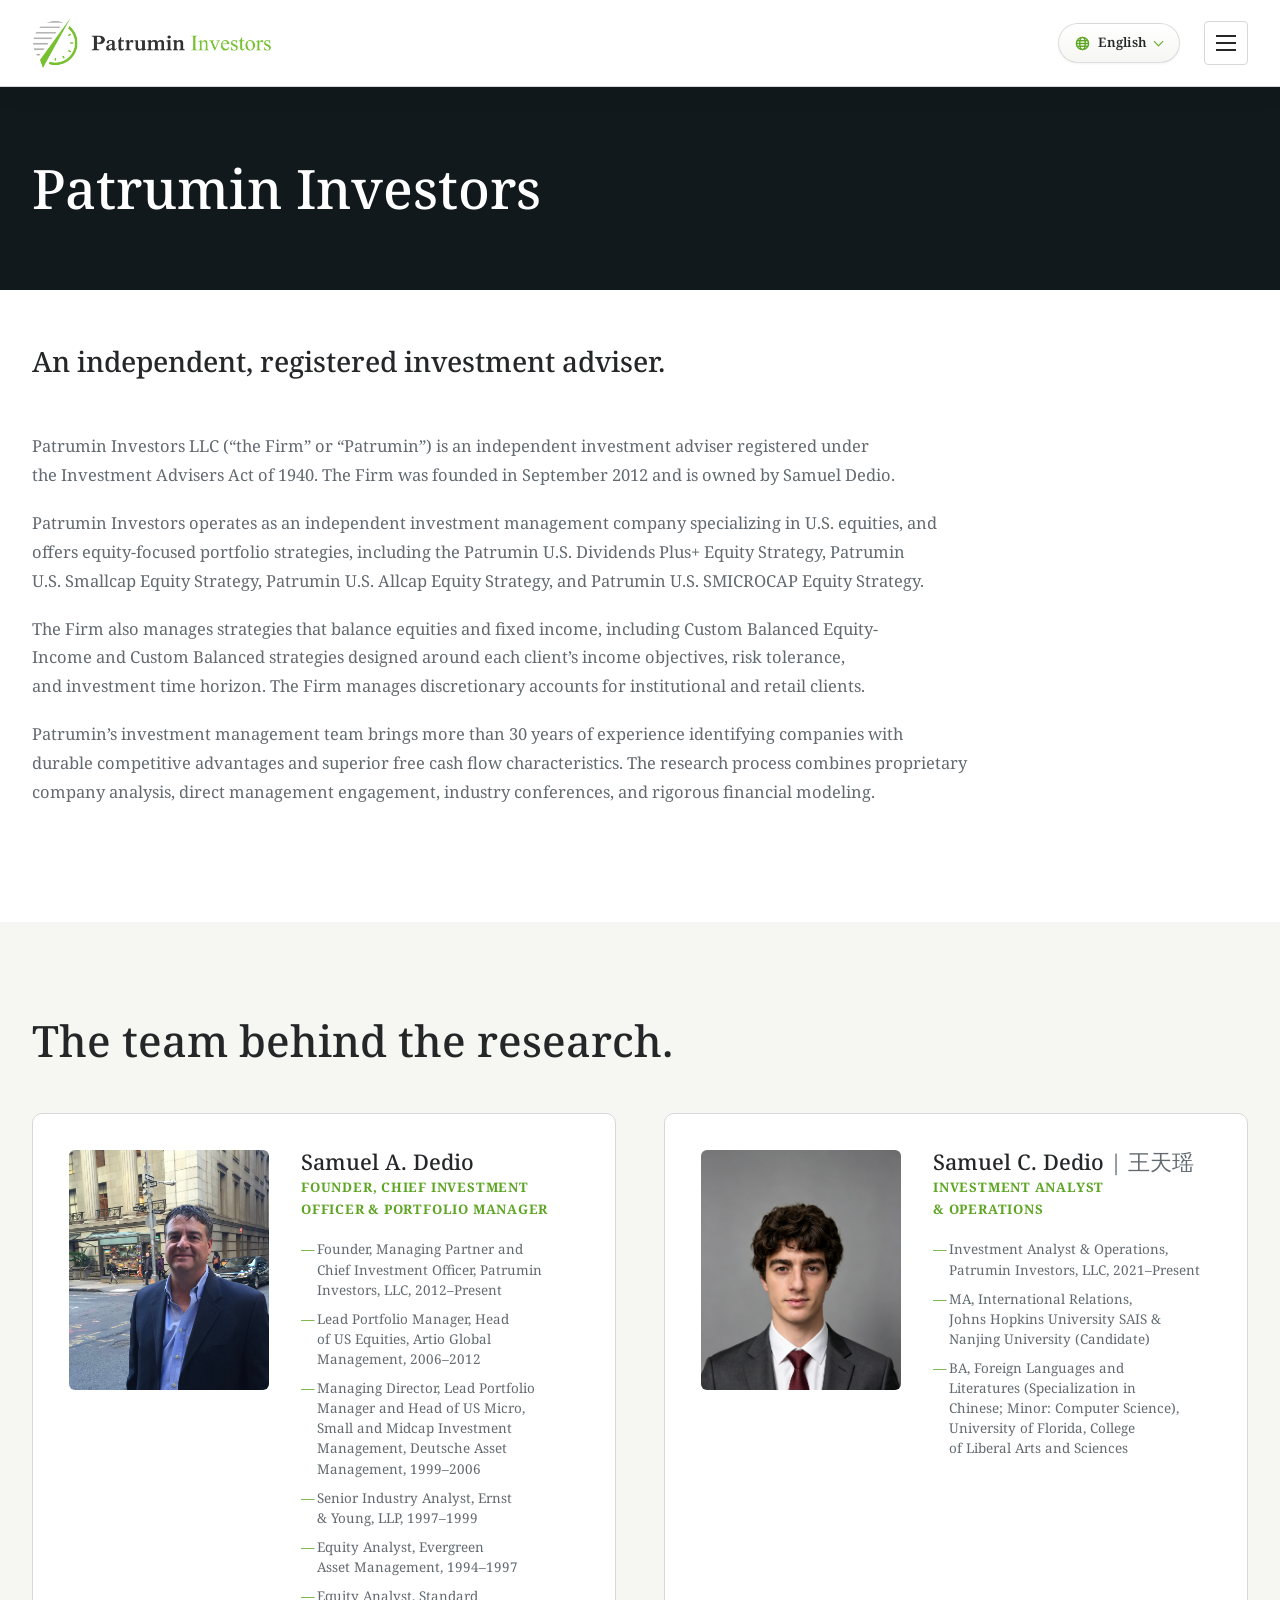
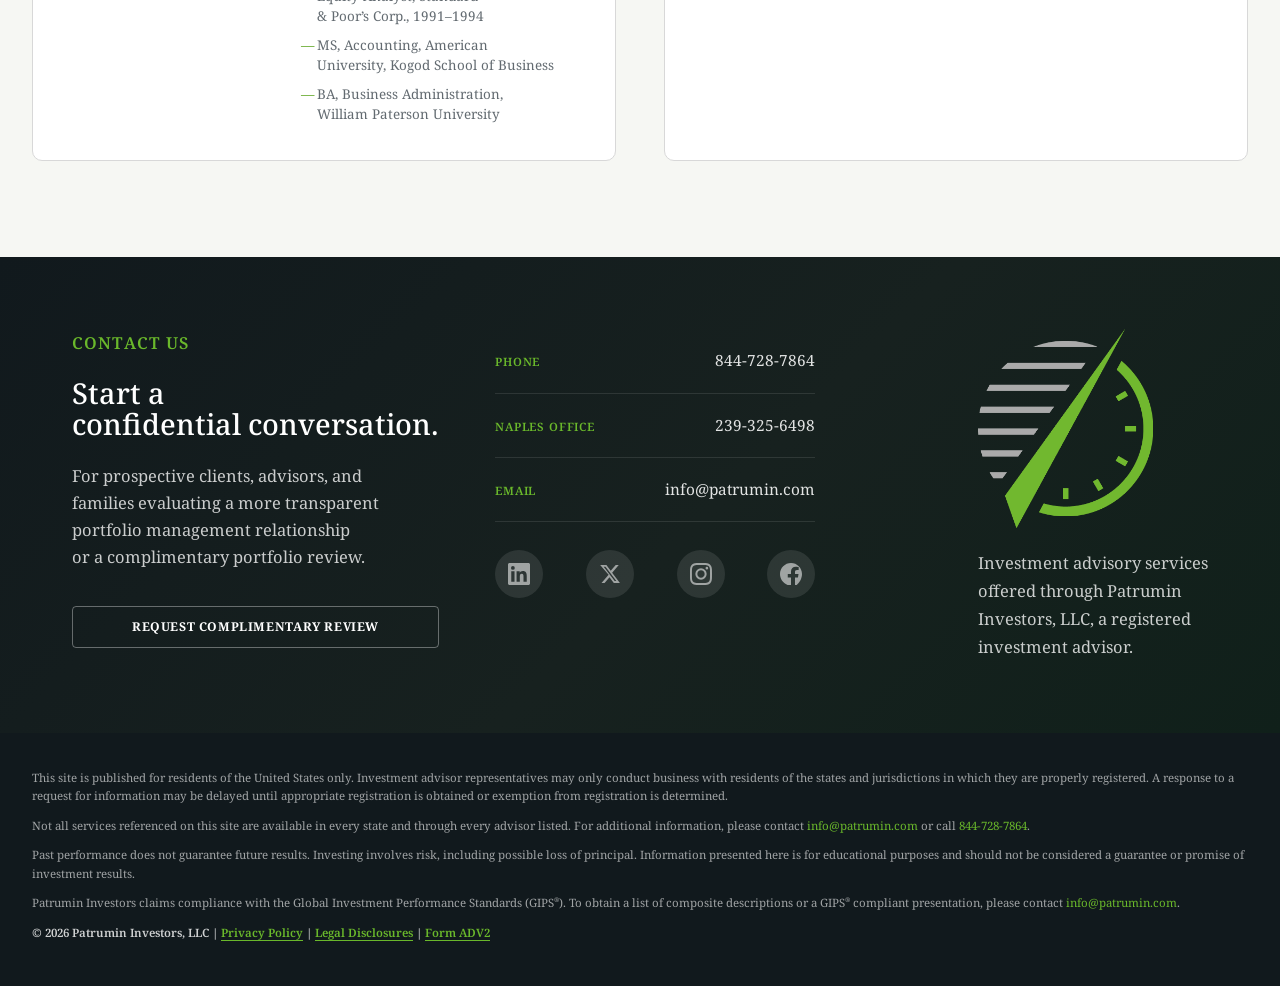
==== about.html @ 4806950e "updated spacing" ====
<!doctype html>
<html lang="en">
  <head>
    <meta charset="utf-8">
    <meta name="viewport" content="width=device-width, initial-scale=1">
    <title>About Patrumin Investors | Team & Firm Overview</title>
    <meta name="description" content="Learn about Patrumin Investors, an independent registered investment adviser, and meet the investment team.">
    <link rel="stylesheet" href="styles.css?v=27">
  </head>
  <body>
    <a class="skip-link" href="#main">Skip to content</a>

    <header class="site-header">
      <nav class="main-nav" aria-label="Primary navigation">
        <a class="brand" href="index.html" aria-label="Patrumin Investors home">
          <img src="assets/patrumin-logo-clean.png" alt="Patrumin Investors">
        </a>

        <button class="nav-toggle" type="button" aria-expanded="false" aria-controls="site-menu">
          <span class="nav-toggle__line"></span>
          <span class="nav-toggle__line"></span>
          <span class="nav-toggle__line"></span>
          <span class="sr-only">Menu</span>
        </button>

        <div class="nav-links" id="site-menu">
          <a data-i18n="navPhilosophy" href="index.html#philosophy">Investment Philosophy</a>
<div class="nav-item nav-item--has-menu">
            <a class="nav-trigger" href="strategies.html" data-i18n="navStrategies">Equity Strategies</a>
            <div class="nav-menu" aria-label="Equity investment strategies">
              <a href="strategies.html#strategy-smallcap" data-i18n="navSmallcap">U.S. Smallcap Equity</a>
              <a href="strategies.html#strategy-dividends-plus" data-i18n="navDividends">U.S. Dividends Plus+</a>
              <a href="strategies.html#strategy-allcap" data-i18n="navAllcap">U.S. Allcap Equity</a>
              <a href="strategies.html#strategy-smicrocap" data-i18n="navSmicrocap">U.S. SMICROCAP Growth</a>
              <a href="strategies.html#strategy-balanced-equity-income" data-i18n="navBalancedEqIncome">Custom Balanced Equity-Income</a>
              <a href="strategies.html#strategy-custom-balanced" data-i18n="navCustomBalanced">Custom Balanced</a>
            </div>
          </div>
          <a href="gips.html" data-i18n="navGipsComposite">GIPS<sup class="reg">&reg;</sup> Reports</a>
          <a href="performance.html" data-i18n="navPerformance">Equity Performance</a>
          <a href="insights.html" data-i18n="navInsights">Insights</a>
          <a href="about.html" data-i18n="navAbout">About</a>
<a href="#contact" data-i18n="navContact">Contact Us</a>
        </div>

        <div class="nav-aux" aria-label="Utilities">
          <label class="language-switch" for="language-select">
            <svg class="lang-globe" viewBox="0 0 16 16" width="13" height="13" fill="none" stroke="currentColor" stroke-width="1.5" aria-hidden="true"><circle cx="8" cy="8" r="6.5"/><ellipse cx="8" cy="8" rx="2.9" ry="6.5"/><line x1="1.5" y1="8" x2="14.5" y2="8"/><line x1="2" y1="5" x2="14" y2="5"/><line x1="2" y1="11" x2="14" y2="11"/></svg>
<span aria-hidden="true" class="language-switch__label">English</span>
            <select id="language-select" aria-label="Select language">
              <option value="en">English</option>
              <option value="zh">中文</option>
              <option value="es">Español</option>
              <option value="fr">Français</option>
              <option value="ja">日本語</option>
            </select>
          </label>
        </div>
      </nav>
    </header>

    <main id="main">
      <section class="page-hero">
        <div class="section-shell">
          <h1>Patrumin Investors</h1>
        </div>
      </section>

      <section class="section-padding about-firm-intro" style="background:var(--white);">
        <div class="section-shell" data-i18n-html="aboutFirm">
          <div class="section-heading">
            <h2>An independent, registered investment adviser.</h2>
          </div>
          <div class="about-firm-text">
            <p>Patrumin Investors LLC (&ldquo;the Firm&rdquo; or &ldquo;Patrumin&rdquo;) is an independent investment adviser registered under the Investment Advisers Act of 1940. The Firm was founded in September 2012 and is owned by Samuel Dedio.</p>
            <p>Patrumin Investors operates as an independent investment management company specializing in U.S. equities, and offers equity-focused portfolio strategies, including the Patrumin U.S. Dividends Plus+ Equity Strategy, Patrumin U.S. Smallcap Equity Strategy, Patrumin U.S. Allcap Equity Strategy, and Patrumin U.S. SMICROCAP Equity Strategy.</p>
            <p>The Firm also manages strategies that balance equities and fixed income, including Custom Balanced Equity-Income and Custom Balanced strategies designed around each client&rsquo;s income objectives, risk tolerance, and investment time horizon. The Firm manages discretionary accounts for institutional and retail clients.</p>
            <p>Patrumin&rsquo;s investment management team brings more than 30 years of experience identifying companies with durable competitive advantages and superior free cash flow characteristics. The research process combines proprietary company analysis, direct management engagement, industry conferences, and rigorous financial modeling.</p>
          </div>
        </div>
      </section>

      <section class="section-padding" style="background:var(--off-white);">
        <div class="section-shell" data-i18n-html="aboutTeam">
          <div class="section-heading">
            <h2>The team behind the research.</h2>
          </div>

          <div class="team-grid">

            <div class="bio-card">
              <img class="bio-card__photo" src="assets/sam-a-dedio.jpg"
                   alt="Samuel A. Dedio at Wall Street"
                   onerror="this.style.display='none';this.nextElementSibling.style.display='flex';">
              <div class="bio-card__photo--placeholder" style="display:none;">Photo<br>coming soon</div>
              <div class="bio-card__content">
                <h3>Samuel A. Dedio</h3>
                <p class="bio-card__role">Founder, Chief Investment Officer &amp; Portfolio Manager</p>
                <ul class="bio-card__history">
                  <li>Founder, Managing Partner and Chief Investment Officer, Patrumin Investors, LLC, 2012&ndash;Present</li>
                  <li>Lead Portfolio Manager, Head of US Equities, Artio Global Management, 2006&ndash;2012</li>
                  <li>Managing Director, Lead Portfolio Manager and Head of US Micro, Small and Midcap Investment Management, Deutsche Asset Management, 1999&ndash;2006</li>
                  <li>Senior Industry Analyst, Ernst &amp; Young, LLP, 1997&ndash;1999</li>
                  <li>Equity Analyst, Evergreen Asset Management, 1994&ndash;1997</li>
                  <li>Equity Analyst, Standard &amp; Poor&rsquo;s Corp., 1991&ndash;1994</li>
                  <li>MS, Accounting, American University, Kogod School of Business</li>
                  <li>BA, Business Administration, William Paterson University</li>
                </ul>
              </div>
            </div>

            <div class="bio-card">
              <img class="bio-card__photo" src="assets/sam-c-dedio.jpg"
                   alt="Samuel C. Dedio"
                   onerror="this.style.display='none';this.nextElementSibling.style.display='flex';">
              <div class="bio-card__photo--placeholder" style="display:none;">Photo<br>coming soon</div>
              <div class="bio-card__content">
                <h3>Samuel C. Dedio <span style="color:var(--muted);font-weight:400;">|&nbsp;王天瑶</span></h3>
                <p class="bio-card__role">Investment Analyst &amp; Operations</p>
                <ul class="bio-card__history">
                  <li>Investment Analyst &amp; Operations, Patrumin Investors, LLC, 2021&ndash;Present</li>
                  <li>MA, International Relations, Johns Hopkins University SAIS &amp; Nanjing University (Candidate)</li>
                  <li>BA, Foreign Languages and Literatures (Specialization in Chinese; Minor: Computer Science), University of Florida, College of Liberal Arts and Sciences</li>
                </ul>
              </div>
            </div>

          </div>
        </div>
      </section>
      <section class="contact section-padding" id="contact" aria-labelledby="contact-title">
        <div class="section-shell contact__grid">
          <div>
            <p class="eyebrow" data-i18n="contactEyebrow">Contact Us</p>
            <h2 data-i18n="contactTitle" id="contact-title">Start a confidential conversation.</h2>
            <p data-i18n="contactBlurb">
              For prospective clients, advisors, and families evaluating a more
              transparent portfolio management relationship or a complimentary
              portfolio review.
            </p>
<a class="button button--primary" href="mailto:info@patrumin.com?subject=Patrumin%20Portfolio%20Review%20Request"><span data-i18n="contactCta">Request Complimentary Review</span></a>
          </div>

          <div class="contact-actions" aria-label="Contact options">
            <a class="contact-link" href="tel:+18447287864">
              <span data-i18n="contactPhoneLabel">Phone</span>
              844-728-7864
            </a>
            <a class="contact-link" href="tel:+12393256498">
              <span data-i18n="contactOfficeLabel">Naples Office</span>
              239-325-6498
            </a>
            <a class="contact-link" href="mailto:info@patrumin.com">
              <span data-i18n="contactEmailLabel">Email</span>
              info@patrumin.com
            </a>
            <div aria-label="Social media links" class="contact-social">
<a aria-label="Patrumin Investors on LinkedIn" class="social-btn linkedin" href="https://www.linkedin.com/company/10127582" rel="noopener noreferrer" target="_blank">
<svg aria-hidden="true" fill="currentColor" height="22" viewbox="0 0 24 24" width="22"><path d="M20.447 20.452h-3.554v-5.569c0-1.328-.027-3.037-1.852-3.037-1.853 0-2.136 1.445-2.136 2.939v5.667H9.351V9h3.414v1.561h.046c.477-.9 1.637-1.85 3.37-1.85 3.601 0 4.267 2.37 4.267 5.455v6.286zM5.337 7.433a2.062 2.062 0 01-2.063-2.065 2.064 2.064 0 112.063 2.065zm1.782 13.019H3.555V9h3.564v11.452zM22.225 0H1.771C.792 0 0 .774 0 1.729v20.542C0 23.227.792 24 1.771 24h20.451C23.2 24 24 23.227 24 22.271V1.729C24 .774 23.2 0 22.222 0h.003z"></path></svg>
</a>
<a aria-label="Patrumin Investors on X" class="social-btn x-corp" href="https://x.com/Patrumin" rel="noopener noreferrer" target="_blank">
<svg aria-hidden="true" fill="currentColor" height="22" viewbox="0 0 24 24" width="22"><path d="M18.244 2.25h3.308l-7.227 8.26 8.502 11.24H16.17l-4.714-6.231-5.401 6.231H2.748l7.73-8.835L1.254 2.25H8.08l4.713 6.231zm-1.161 17.52h1.833L7.084 4.126H5.117z"></path></svg>
</a>
<a aria-label="Patrumin Investors on Instagram" class="social-btn instagram" href="https://www.instagram.com/patrumininvestors" rel="noopener noreferrer" target="_blank">
<svg aria-hidden="true" fill="currentColor" height="22" viewbox="0 0 24 24" width="22"><path d="M12 0C8.74 0 8.333.015 7.053.072 5.775.132 4.905.333 4.14.63c-.789.306-1.459.717-2.126 1.384S.935 3.35.63 4.14C.333 4.905.131 5.775.072 7.053.012 8.333 0 8.74 0 12c0 3.259.014 3.668.072 4.948.06 1.277.261 2.148.558 2.913.306.788.717 1.459 1.384 2.126.667.666 1.336 1.079 2.126 1.384.766.296 1.636.499 2.913.558C8.333 23.988 8.74 24 12 24c3.259 0 3.668-.014 4.948-.072 1.277-.06 2.148-.262 2.913-.558.788-.306 1.459-.718 2.126-1.384.666-.667 1.079-1.335 1.384-2.126.296-.765.499-1.636.558-2.913.06-1.28.072-1.689.072-4.948 0-3.259-.014-3.667-.072-4.947-.06-1.277-.262-2.149-.558-2.913-.306-.789-.718-1.459-1.384-2.126C21.319 1.347 20.651.935 19.86.63c-.765-.297-1.636-.499-2.913-.558C15.667.012 15.26 0 12 0zm0 2.16c3.203 0 3.585.016 4.85.071 1.17.055 1.805.249 2.227.415.562.217.96.477 1.382.896.419.42.679.819.896 1.381.164.422.36 1.057.413 2.227.057 1.266.07 1.646.07 4.85s-.015 3.585-.074 4.85c-.061 1.17-.256 1.805-.421 2.227-.224.562-.479.96-.899 1.382-.419.419-.824.679-1.38.896-.42.164-1.065.36-2.235.413-1.274.057-1.649.07-4.859.07-3.211 0-3.586-.015-4.859-.074-1.171-.061-1.816-.256-2.236-.421-.569-.224-.96-.479-1.379-.899-.421-.419-.69-.824-.9-1.38-.165-.42-.359-1.065-.42-2.235-.045-1.26-.061-1.649-.061-4.844 0-3.196.016-3.586.061-4.861.061-1.17.255-1.814.42-2.234.21-.57.479-.96.9-1.381.419-.419.81-.689 1.379-.898.42-.166 1.051-.361 2.221-.421 1.275-.045 1.65-.06 4.859-.06l.045.03zm0 3.678a6.162 6.162 0 100 12.324 6.162 6.162 0 000-12.324zM12 16c-2.21 0-4-1.79-4-4s1.79-4 4-4 4 1.79 4 4-1.79 4-4 4zm7.846-10.405a1.441 1.441 0 01-2.88 0 1.44 1.44 0 012.88 0z"></path></svg>
</a>
<a aria-label="Patrumin Investors on Facebook" class="social-btn facebook" href="https://www.facebook.com/patrumin" rel="noopener noreferrer" target="_blank">
<svg aria-hidden="true" fill="currentColor" height="22" viewbox="0 0 24 24" width="22"><path d="M24 12.073c0-6.627-5.373-12-12-12s-12 5.373-12 12c0 5.99 4.388 11.954 12 12.873v-9.107H8.468V12.06h3.532V9.39c0-3.487 2.078-5.415 5.253-5.415 1.522 0 3.114.272 3.114.272v3.427h-1.754c-1.726 0-2.265 1.072-2.265 2.17v2.21h3.85l-.615 3.807h-3.235v9.108C19.612 24.027 24 18.062 24 12.073z"></path></svg>
</a>
</div>
          </div>
<div class="contact-brand">
<img alt="Patrumin Investors" class="contact-brand__mark" src="assets/patrumin-mark-hd.png"/>
<p class="contact-brand__note" data-i18n="footerAdvisory">Investment advisory services offered through Patrumin Investors, LLC, a registered investment advisor.</p>
</div>
        </div>
      </section>
    </main>

    <footer class="site-footer">
      <div class="section-shell footer-disclosures" data-i18n-html="footerDisclosures">
        <p>This site is published for residents of the United States only. Investment advisor representatives may only conduct business with residents of the states and jurisdictions in which they are properly registered. A response to a request for information may be delayed until appropriate registration is obtained or exemption from registration is determined.</p>
        <p>Not all services referenced on this site are available in every state and through every advisor listed. For additional information, please contact <a href="mailto:info@patrumin.com">info@patrumin.com</a> or call <a href="tel:+18447287864">844-728-7864</a>.</p>
        <p>Past performance does not guarantee future results. Investing involves risk, including possible loss of principal. Information presented here is for educational purposes and should not be considered a guarantee or promise of investment results.</p>
        <p>Patrumin Investors claims compliance with the Global Investment Performance Standards (GIPS<sup class="reg">&reg;</sup>). To obtain a list of composite descriptions or a GIPS<sup class="reg">&reg;</sup> compliant presentation, please contact <a href="mailto:info@patrumin.com">info@patrumin.com</a>.</p>
        <p class="footer-meta">&copy; 2026 Patrumin Investors, LLC | <a href="privacy.html">Privacy Policy</a> | <a href="legal.html">Legal Disclosures</a> | <a href="https://www.patrumin.com/form-adv" target="_blank" rel="noopener">Form ADV2</a></p>
      </div>
    </footer>

    <!-- GIPS<sup class="reg">®</sup> Email Capture Modal -->
    <div id="gips-modal" class="gips-modal" aria-hidden="true" role="dialog" aria-labelledby="gips-modal-title" aria-modal="true">
      <div class="gips-modal__backdrop" onclick="closeGipsModal()"></div>
      <div class="gips-modal__box" role="document">
        <button class="gips-modal__close" onclick="closeGipsModal()" aria-label="Close dialog">&times;</button>
        <p class="card-kicker" id="gips-modal-report-name"></p>
        <h3 id="gips-modal-title">Access GIPS<sup class="reg">&reg;</sup> Composite Report</h3>
        <p class="gips-modal__desc" data-i18n="gipsModalDesc">Please provide your contact information. Patrumin Investors maintains a record of all composite report distributions as required under GIPS<sup class="reg">&reg;</sup> standards.</p>
        <form id="gips-download-form" novalidate>
          <div class="gips-modal__field">
            <label data-i18n="gipsModalNameLabel" for="gips-name">Full Name <span class="gips-modal__req" aria-hidden="true">*</span></label>
            <input type="text" id="gips-name" required autocomplete="name" placeholder="First and last name">
          </div>
          <div class="gips-modal__field">
            <label data-i18n="gipsModalEmailLabel" for="gips-email">Email Address <span class="gips-modal__req" aria-hidden="true">*</span></label>
            <input type="email" id="gips-email" required autocomplete="email" placeholder="your@email.com">
          </div>
          <button type="submit" class="button button--primary gips-modal__submit" data-i18n="gipsModalSubmit">Access Report</button>
          <p class="gips-modal__privacy" data-i18n="gipsModalPrivacy">By submitting this form, you agree to receive communications from Patrumin Investors regarding its services. We will never sell your personal information to third parties. A record of this submission is retained as required under GIPS<sup class="reg">®</sup> standards.</p>
        </form>
        <div id="gips-modal-success" class="gips-modal__success" style="display:none;">
          <div class="gips-modal__check">&#10003;</div>
          <p data-i18n="gipsModalThanks"><strong>Thank you.</strong> Your report access has been logged.</p>
          <p id="gips-modal-note" class="gips-modal__note"></p>
          <button class="button button--primary gips-modal__submit" data-i18n="gipsModalClose" onclick="closeGipsModal()">Close</button>
        </div>
      </div>
    </div>
    <script src="script.js?v=13"></script>
  </body>
</html>
---- styles.css ----
@import url('https://fonts.googleapis.com/css2?family=Noto+Serif:ital,wght@0,400;0,500;0,700;1,400&display=swap');

:root {
  --green: #6ab82b;
  --green-dark: #5da522;
  --green-hover: #4a8a1a;
  --brand-gray: #b2b2b2;
  --charcoal: #242628;
  --charcoal-2: #303438;
  --ink: #1d2023;
  --muted: #626a70;
  --line: #d8d8d8;
  --soft-line: #eeeeee;
  --white: #ffffff;
  --off-white: #f6f7f3;
  --mist: #e9efe5;
  --deep: #11191d;
  --shadow: 0 18px 42px rgba(18, 28, 24, 0.13);
  --header-height: 76px;
  --font-body: "Iskoola Pota", "Noto Serif", Georgia, "Times New Roman", serif;
  --font-heading: "Iskoola Pota", "Noto Serif", Georgia, "Times New Roman", serif;
}

* {
  box-sizing: border-box;
}

html {
  scroll-behavior: smooth;
}

html,
body {
  overflow-x: clip; /* hard stop on sideways scroll from any stray wide element */
}

body {
  margin: 0;
  color: var(--ink);
  background: var(--white);
  font-family: var(--font-body);
  font-size: 16px;
  line-height: 1.65;
  text-rendering: optimizeLegibility;
}

body.nav-open {
  overflow: hidden;
}

img {
  display: block;
  max-width: 100%;
}

a {
  color: inherit;
  text-decoration: none;
}

a:hover {
  color: var(--green-dark);
}

p {
  margin: 0;
}

p + p {
  margin-top: 1rem;
}

h1,
h2,
h3 {
  margin: 0;
  color: var(--charcoal);
  font-family: var(--font-heading);
  font-weight: 500;
  line-height: 1.08;
  letter-spacing: 0;
}

h1 {
  color: var(--white);
  font-size: 4rem;
}

h2 {
  font-size: 2.7rem;
}

h3 {
  font-size: 1.35rem;
}

.skip-link {
  position: absolute;
  left: 1rem;
  top: 1rem;
  z-index: 1000;
  padding: 0.75rem 1rem;
  color: var(--white);
  background: var(--charcoal);
  transform: translateY(-150%);
}

.skip-link:focus {
  transform: translateY(0);
}

:focus-visible {
  outline: 2px solid rgba(93, 165, 34, 0.55);
  outline-offset: 3px;
}

.section-shell {
  width: calc(100% - 64px);
  max-width: none;
  margin: 0 auto;
}

.section-padding {
  padding: 96px 0;
}

.section-padding--topless {
  padding-top: 0;
}

.site-header {
  position: sticky;
  top: 0;
  z-index: 100;
  background: rgba(255, 255, 255, 0.97);
  border-bottom: 1px solid var(--soft-line);
  box-shadow: 0 8px 24px rgba(0, 0, 0, 0.04);
  backdrop-filter: blur(14px);
}

.topline {
  color: var(--white);
  background: var(--charcoal);
  font-size: 0.8rem;
}

.topline__inner {
  width: min(1180px, calc(100% - 48px));
  min-height: 48px;
  margin: 0 auto;
  padding: 0.45rem 0;
  display: flex;
  align-items: center;
  justify-content: space-between;
  gap: 1rem;
}

.topline__inner > span {
  color: rgba(255, 255, 255, 0.86);
  font-size: 0.76rem;
  font-weight: 600;
  text-transform: uppercase;
  letter-spacing: 0.04em;
}

.topline a {
  font-weight: 600;
}

.topline__actions {
  display: flex;
  align-items: center;
  justify-content: flex-end;
  gap: 0.75rem;
}

/* ── Social icons ── */
.social-links {
  display: flex;
  align-items: center;
  gap: 0.4rem;
}

.social-links a {
  width: 32px;
  height: 32px;
  display: inline-flex;
  align-items: center;
  justify-content: center;
  border: 1px solid rgba(255, 255, 255, 0.22);
  border-radius: 999px;
  color: var(--white);
  background: rgba(255, 255, 255, 0.08);
  font-size: 0.72rem;
  font-weight: 800;
  line-height: 1;
  transition:
    background-color 220ms ease,
    border-color 220ms ease,
    color 220ms ease,
    transform 220ms ease;
}

/* Platform-specific hover colours */
.social-links a.social-link--linkedin:hover,
.social-links a.social-link--linkedin:focus-visible {
  background: #0A66C2;
  border-color: #0A66C2;
  color: var(--white);
  transform: translateY(-1px);
}

.social-links a.social-link--x:hover,
.social-links a.social-link--x:focus-visible {
  background: #111111;
  border-color: #111111;
  color: var(--white);
  transform: translateY(-1px);
}

.social-links a.social-link--facebook:hover,
.social-links a.social-link--facebook:focus-visible {
  background: #1877F2;
  border-color: #1877F2;
  color: var(--white);
  transform: translateY(-1px);
}

/* Footer social on dark bg */
.footer-social .social-links a.social-link--linkedin:hover {
  background: #0A66C2;
  border-color: #0A66C2;
}
.footer-social .social-links a.social-link--x:hover {
  background: #111111;
  border-color: #111111;
}
.footer-social .social-links a.social-link--facebook:hover {
  background: #1877F2;
  border-color: #1877F2;
}

/* ── Language switcher ── */
.language-switch {
  position: relative;
  display: inline-flex;
  align-items: center;
  min-height: 32px;
  gap: 0.35rem;
  padding: 0 0.65rem;
  border: 1px solid rgba(255, 255, 255, 0.18);
  border-radius: 999px;
  color: rgba(255, 255, 255, 0.7);
  background: rgba(255, 255, 255, 0.06);
  font-size: 0.74rem;
  font-weight: 500;
  transition: border-color 200ms ease;
}

.language-switch:hover {
  border-color: rgba(255, 255, 255, 0.32);
}

.language-switch::after {
  content: "";
  width: 6px;
  height: 6px;
  flex-shrink: 0;
  border-right: 1.5px solid rgba(255,255,255,0.5);
  border-bottom: 1.5px solid rgba(255,255,255,0.5);
  transform: translateY(-2px) rotate(45deg);
  pointer-events: none;
}

.language-switch select {
  appearance: none;
  width: auto;
  min-width: 0;
  max-width: 72px;
  height: 30px;
  border: 0;
  border-radius: 0;
  color: var(--white);
  background: transparent;
  font: inherit;
  font-size: 0.74rem;
  padding: 0;
  cursor: pointer;
}

.language-switch select:focus-visible {
  outline: 0;
}

.language-switch:focus-within {
  outline: 2px solid rgba(106, 184, 43, 0.45);
  outline-offset: 2px;
}

.language-switch option {
  color: var(--white);
  background: var(--charcoal);
}

/* ── Main nav ── */
.main-nav {
  width: calc(100% - 64px);
  min-height: 76px;
  margin: 0 auto;
  display: flex;
  align-items: center;
  gap: 1.5rem;
}

.brand {
  flex: 0 0 auto;
}

.brand img {
  width: 310px;
  height: auto;
}

.nav-links {
  flex: 1;
  display: flex;
  align-items: center;
  justify-content: flex-end;
  gap: 1.3rem;
  color: var(--charcoal);
  font-size: 0.84rem;
  font-weight: 500;
  letter-spacing: 0.01em;
}

.nav-links > a:not(.nav-cta),
.nav-trigger {
  position: relative;
  padding: 0.3rem 0;
  font-weight: 500;
  white-space: nowrap;
}

.nav-links > a:not(.nav-cta)::after,
.nav-trigger::after {
  content: "";
  position: absolute;
  left: 0;
  right: 0;
  bottom: 0;
  height: 2px;
  background: var(--green-dark);
  transform: scaleX(0);
  transform-origin: left;
  transition: transform 180ms ease;
}

.nav-links > a:not(.nav-cta):hover::after,
.nav-links > a:not(.nav-cta):focus-visible::after,
.nav-trigger:hover::after,
.nav-trigger:focus-visible::after {
  transform: scaleX(1);
}

.nav-item {
  position: relative;
}

/* ── Strategy submenu: hidden on desktop (plain link with underline
   highlight); shown inline inside the collapsed hamburger menu ── */
.nav-menu {
  display: none;
}

.nav-menu a {
  display: block;
  padding: 0.6rem 0.8rem;
  border-radius: 6px;
  color: var(--muted);
  font-size: 0.78rem;
  font-weight: 400;
  line-height: 1.3;
  letter-spacing: 0;
  transition: background 150ms ease, color 150ms ease;
}

.nav-menu a:hover,
.nav-menu a:focus-visible {
  color: var(--ink);
  background: var(--off-white);
}

/* ── Buttons ── */
.nav-cta,
.button {
  display: inline-flex;
  min-height: 42px;
  align-items: center;
  justify-content: center;
  padding: 0.7rem 1.1rem;
  border: 1px solid transparent;
  border-radius: 4px;
  font-family: var(--font-body);
  font-size: 0.8rem;
  font-weight: 700;
  line-height: 1.15;
  text-align: center;
  cursor: pointer;
  appearance: none;
  -webkit-appearance: none;
  text-transform: uppercase;
  letter-spacing: 0.04em;
  transition:
    background-color 420ms cubic-bezier(0.22, 1, 0.36, 1),
    border-color 420ms cubic-bezier(0.22, 1, 0.36, 1),
    color 420ms cubic-bezier(0.22, 1, 0.36, 1),
    box-shadow 420ms cubic-bezier(0.22, 1, 0.36, 1);
}

.nav-cta,
.button--primary,
.button--secondary {
  color: var(--white);
  background: var(--green-dark);
  border-color: transparent;
}

.nav-cta:hover,
.button--primary:hover,
.button--secondary:hover {
  color: var(--white);
  background: var(--green-hover);
  box-shadow: 0 6px 18px rgba(26, 74, 10, 0.22);
}

.nav-cta:active,
.button:active {
  transition-duration: 100ms;
}

/* Nav CTA — slightly more compact than hero/section buttons */
.nav-cta {
  min-height: 36px;
  padding: 0.5rem 0.9rem;
  font-size: 0.72rem;
}

.button-row {
  display: flex;
  flex-wrap: wrap;
  gap: 0.75rem;
  margin-top: 2rem;
}

.nav-toggle {
  display: none;
  width: 44px;
  height: 44px;
  align-items: center;
  justify-content: center;
  flex-direction: column;
  gap: 5px;
  border: 1px solid var(--line);
  border-radius: 4px;
  background: var(--white);
  cursor: pointer;
}

.nav-toggle__line {
  width: 20px;
  height: 2px;
  background: var(--charcoal);
}

.sr-only {
  position: absolute;
  width: 1px;
  height: 1px;
  padding: 0;
  margin: -1px;
  overflow: hidden;
  clip: rect(0, 0, 0, 0);
  white-space: nowrap;
  border: 0;
}

/* ── Nav utilities (formerly in topline) ── */
.nav-aux {
  flex-shrink: 0;
  display: flex;
  align-items: center;
  gap: 0.45rem;
  padding-left: 1rem;
  border-left: 1px solid var(--soft-line);
}

.nav-aux .social-links a {
  width: 28px;
  height: 28px;
  border-color: rgba(0, 0, 0, 0.13);
  color: var(--charcoal);
  background: transparent;
  font-size: 0.65rem;
}

.nav-aux .social-links a:hover,
.nav-aux .social-links a:focus-visible {
  border-color: transparent;
}

/* Language switcher — sleek pill with full language names */
.nav-aux .language-switch {
  min-height: 40px;
  gap: 0.5rem;
  padding: 0 1.05rem;
  color: var(--charcoal-2);
  background: linear-gradient(180deg, var(--white) 0%, var(--off-white) 100%);
  border: 1px solid rgba(0, 0, 0, 0.12);
  box-shadow: 0 1px 3px rgba(0, 0, 0, 0.05);
  transition:
    border-color 240ms ease,
    box-shadow 240ms ease,
    transform 240ms ease;
}

.nav-aux .language-switch:hover {
  border-color: var(--green-dark);
  box-shadow: 0 3px 14px rgba(93, 165, 34, 0.22);
  transform: translateY(-1px);
}

.nav-aux .language-switch::after {
  border-right-color: var(--green-dark);
  border-bottom-color: var(--green-dark);
}

/* Select stretches invisibly over the entire pill — every pixel is clickable.
   The visible text is the .language-switch__label span, synced by script.js. */
.nav-aux .language-switch select {
  position: absolute;
  inset: 0;
  width: 100%;
  max-width: none;
  height: 100%;
  opacity: 0;
  cursor: pointer;
}

.language-switch__label {
  color: var(--charcoal);
  font-size: 0.82rem;
  font-weight: 600;
  letter-spacing: 0.02em;
  white-space: nowrap;
}

.nav-aux .lang-globe {
  width: 15px;
  height: 15px;
  color: var(--green-dark);
  opacity: 1;
}

.nav-aux .language-switch option {
  color: var(--ink);
  background: var(--white);
}

.lang-globe {
  flex-shrink: 0;
  opacity: 0.75;
}

main section[id] {
  scroll-margin-top: var(--header-height);
}

/* ── Hero ── */
.hero {
  position: relative;
  overflow: hidden;
  min-height: 680px;
  height: 80svh;
  max-height: 860px;
  display: flex;
  flex-direction: column;
  justify-content: center;
  color: var(--white);
  background: var(--deep);
}

/* Overview section is folded into the hero — hide standalone panel */
.overview {
  display: none;
}

.hero-media,
.hero-slide {
  position: absolute;
  inset: 0;
}

.hero-slide {
  opacity: 0;
  z-index: 1;
  background-position: center;
  background-size: cover;
  transition: opacity 900ms cubic-bezier(0.22, 1, 0.36, 1);
}

.hero-slide.is-active {
  opacity: 1;
  z-index: 2;
}

.hero-slide::after {
  content: "";
  position: absolute;
  inset: 0;
  background: linear-gradient(90deg, rgba(16, 24, 25, 0.94) 0%, rgba(16, 24, 25, 0.82) 42%, rgba(16, 24, 25, 0.48) 100%);
}

.hero-slide--photo-one {
  background-image: url("assets/patrumin-hero-slide-1.jpg");
}

.hero-slide--photo-two {
  background-image: url("assets/wall-street-sign.jpg");
  background-position: center 30%;
}

.hero-slide--photo-three {
  background-image: url("assets/charging-bull.jpg");
  background-position: center 40%;
}

.hero__content {
  position: relative;
  z-index: 2;
  padding-top: 60px;
  padding-bottom: 60px;
  display: flex;
  flex-direction: row;
  align-items: stretch; /* both columns top-align — eyebrows sit on the same line */
  gap: 4rem;
}

.hero__left {
  flex: 1;
  display: flex;
  flex-direction: column;
  gap: 1.2rem;
  min-width: 0;
}

/* Hero subtitle — two even, balanced lines */
.hero__left > p:not(.eyebrow) {
  max-width: none;
  color: rgba(255, 255, 255, 0.88);
  font-size: 1.15rem;
  line-height: 1.7;
  text-wrap: balance;
}

.hero__text {
  display: flex;
  flex-direction: column;
  gap: 0.6rem;
}

.hero__cta {
  display: flex;
  flex-direction: column;
  gap: 1rem;
  padding-top: 1rem;
}

.hero__right {
  flex: 1;
  display: flex;
  flex-direction: column;
  min-width: 0;
  padding-top: 0;
  border-left: 2px solid rgba(255, 255, 255, 0.15);
  padding-left: 3rem;
}

.hero__left .button-row {
  margin-top: 0.75rem;
  padding-top: 0;
}

.hero__left .hero-controls {
  padding-top: 1rem;
}

.hero__right .eyebrow {
  color: var(--green);
}

.hero__right-heading {
  color: var(--white);
  font-family: var(--font-heading);
  font-size: 1.85rem;
  font-weight: 500;
  line-height: 1.3;
  margin-top: 0.5rem;
  margin-bottom: 0;
}

.hero__right p {
  color: rgba(255, 255, 255, 0.74);
  font-size: 1.05rem;
  line-height: 1.8;
  margin-top: 1.2rem;
}

.eyebrow {
  margin-bottom: 0.8rem;
  color: var(--green-dark);
  font-size: 0.78rem;
  font-weight: 600;
  text-transform: uppercase;
  letter-spacing: 0.07em;
}

.hero .eyebrow {
  color: var(--green);
  font-size: 0.9rem;
  font-weight: 500;
  text-transform: none;
  letter-spacing: 0.01em;
}

.hero-definition {
  margin-top: 0.9rem;
  margin-bottom: 1rem;
  color: rgba(255, 255, 255, 0.58);
  font-size: 0.82rem;
  font-style: italic;
  font-weight: 400;
  line-height: 1.5;
  letter-spacing: 0.01em;
}

.hero__lede {
  max-width: 720px;
  margin-top: 1.2rem;
  color: var(--white);
  font-family: var(--font-heading);
  font-size: 1.6rem;
  line-height: 1.3;
}

.reg-mark {
  font-size: 0.42em;
  line-height: 0;
  vertical-align: super;
}

.hero__copy {
  max-width: 650px;
  margin-top: 1.1rem;
  color: rgba(255, 255, 255, 0.86);
  font-size: 1.05rem;
}

.hero-controls {
  display: flex;
  gap: 0.55rem;
  margin-top: 2rem;
}

.hero-dot {
  width: 34px;
  height: 4px;
  border: 0;
  border-radius: 999px;
  background: rgba(255, 255, 255, 0.34);
  cursor: pointer;
  transition:
    width 320ms cubic-bezier(0.22, 1, 0.36, 1),
    background-color 320ms cubic-bezier(0.22, 1, 0.36, 1);
}

.hero-dot.is-active {
  width: 48px;
  background: var(--green);
}

.hero-band {
  position: relative;
  z-index: 2;
  border-top: 1px solid rgba(255, 255, 255, 0.18);
  background: rgba(17, 25, 29, 0.74);
}

.hero-band__grid {
  min-height: 84px;
  display: grid;
  grid-template-columns: repeat(3, 1fr);
  align-items: center;
  gap: 1rem;
  color: rgba(255, 255, 255, 0.9);
  font-size: 0.84rem;
  font-weight: 600;
  text-transform: uppercase;
  letter-spacing: 0.04em;
}

.hero-band__grid span {
  padding-left: 1rem;
  border-left: 3px solid var(--green);
}

/* ── Overview ── */
.overview {
  background: var(--off-white);
}

.overview__grid,
.about__grid,
.review__grid,
.contact__grid {
  display: grid;
  grid-template-columns: 0.95fr 1.05fr;
  gap: 68px;
  align-items: start;
}

.overview__copy {
  color: var(--muted);
  font-size: 1.05rem;
}

.section-heading {
  max-width: 760px;
  margin-bottom: 40px;
}

.section-heading--wide {
  max-width: 860px;
}

.section-heading--full {
  max-width: none;
}

.section-heading p,
.about__main p,
.review__grid > div > p,
.contact__grid > div > p {
  color: var(--muted);
  font-size: 1.03rem;
}

/* ── Cards ── */
.card-grid {
  display: grid;
  gap: 22px;
}

.card-grid--four {
  grid-template-columns: repeat(4, 1fr);
}

.card-grid--three {
  grid-template-columns: repeat(3, 1fr);
}

.card-grid--two {
  grid-template-columns: repeat(2, 1fr);
}

.principle-card,
.feature-card,
.insight-card {
  min-height: 250px;
  padding: 30px;
  border: 1px solid var(--line);
  border-radius: 8px;
  background: var(--white);
  box-shadow: 0 8px 24px rgba(20, 28, 24, 0.05);
}

.principle-card {
  display: flex;
  flex-direction: column;
  min-height: 0; /* sized by content, not a fixed box */
  padding: 26px 28px;
}

.principle-card h3 {
  margin-top: 0;
  font-size: 1.5rem;
}

.principle-card p {
  margin-top: 0.8rem;
  font-size: 1.05rem;
  line-height: 1.7;
}

.principle-card h3,
.feature-card h3,
.insight-card h3 {
  margin-top: 0.6rem;
}

.principle-card p,
.feature-card p,
.insight-card p,
.strategy-callout p,
.review-list p {
  margin-top: 1rem;
  color: var(--muted);
  font-size: 0.98rem;
}

.card-kicker {
  color: var(--green-dark);
  font-size: 0.74rem;
  font-weight: 600;
  text-transform: uppercase;
  letter-spacing: 0.06em;
}

/* ── About ── */
.about {
  border-top: 1px solid var(--soft-line);
  border-bottom: 1px solid var(--soft-line);
  background:
    linear-gradient(90deg, var(--white) 0%, var(--white) 55%, var(--mist) 55%, var(--mist) 100%);
}

.leader-panel {
  padding: 40px;
  border-left: 5px solid var(--green);
  border-radius: 8px;
  background: var(--white);
  box-shadow: var(--shadow);
}

.leader-panel .quote {
  color: var(--charcoal);
  font-family: var(--font-heading);
  font-size: 1.8rem;
  line-height: 1.22;
}

.leader-panel h3 {
  margin-top: 2rem;
  font-family: var(--font-body);
  font-size: 1rem;
  font-weight: 700;
  text-transform: uppercase;
  letter-spacing: 0.06em;
}

.leader-panel h3 + p {
  margin-top: 0.2rem;
  color: var(--muted);
}

/* ── Strategy ── */
.strategy {
  background: var(--white);
}

.strategy-nav {
  display: flex;
  flex-wrap: wrap;
  gap: 0.6rem;
  margin-bottom: 30px;
}

.strategy-nav a {
  display: inline-flex;
  min-height: 38px;
  align-items: center;
  padding: 0.55rem 0.9rem;
  border: 1px solid var(--line);
  border-radius: 999px;
  color: var(--charcoal);
  background: var(--off-white);
  font-size: 0.8rem;
  font-weight: 500;
  transition: background 420ms cubic-bezier(0.22, 1, 0.36, 1), border-color 420ms cubic-bezier(0.22, 1, 0.36, 1), color 420ms cubic-bezier(0.22, 1, 0.36, 1);
}

.strategy-nav a:hover,
.strategy-nav a:focus-visible {
  color: var(--white);
  border-color: var(--green-dark);
  background: var(--green-dark);
}

.strategy-list {
  display: grid;
  gap: 80px;
}

.strategy-panel {
  display: flex;
  flex-direction: column;
  scroll-margin-top: calc(var(--header-height) + 24px);
  margin-bottom: 32px;
  padding: 36px 40px;
  border: 1px solid var(--line);
  border-radius: 8px;
  background: var(--white);
  box-shadow: 0 8px 24px rgba(20, 28, 24, 0.05);
}

.strategy-panel__top {
  display: flex;
  justify-content: space-between;
  align-items: flex-start;
  gap: 2rem;
  margin-bottom: 1.4rem;
}

.strategy-panel__cta {
  flex-shrink: 0;
  margin-top: 10px;
  min-height: 34px;
  padding: 0.4rem 1rem;
  font-size: 0.74rem;
}

.strategy-panel h3 {
  margin-top: 0.5rem;
  font-size: 1.4rem;
}

.strategy-panel__body p + p {
  margin-top: 0.75rem;
}

.strategy-disclosure {
  margin-top: 12px;
  padding: 16px 20px;
  background: var(--off-white);
  border-left: 3px solid var(--line);
  border-radius: 4px;
  color: var(--muted);
  font-size: 0.86rem;
  line-height: 1.65;
}

.strategy-panel p,
.strategy-points {
  color: var(--muted);
  font-size: 0.98rem;
}

.strategy-risk {
  padding-top: 1rem;
  border-top: 1px solid var(--soft-line);
  font-size: 0.88rem;
}

.strategy-points {
  display: grid;
  grid-template-columns: repeat(2, minmax(160px, 1fr));
  gap: 0.55rem 1.4rem;
  margin: 1.2rem 0 0;
  padding: 0;
  list-style: none;
}

.strategy-points li {
  position: relative;
  padding-left: 1.05rem;
}

.strategy-points li::before {
  content: "";
  position: absolute;
  left: 0;
  top: 0.65em;
  width: 6px;
  height: 6px;
  border-radius: 999px;
  background: var(--green);
}

.strategy-contact-link {
  color: var(--charcoal);
  text-decoration-color: var(--green);
}

.strategy-contact-link:hover {
  color: var(--green-dark);
}

.strategy-materials {
  display: grid;
  grid-template-columns: 1fr auto;
  gap: 26px;
  align-items: center;
  margin-top: 30px;
  padding: 30px;
  border: 1px solid var(--line);
  border-radius: 8px;
  background: var(--off-white);
}

.strategy-materials h3 {
  margin-top: 0.55rem;
}

.strategy-materials p {
  color: var(--muted);
  font-size: 0.96rem;
}

.strategy-materials a:not(.button) {
  color: var(--green-dark);
  font-weight: 700;
  text-decoration: underline;
  text-underline-offset: 3px;
}

.strategy-layout {
  display: grid;
  grid-template-columns: 0.9fr 1.1fr;
  gap: 34px;
  align-items: stretch;
}

.strategy-callout {
  min-height: 100%;
  padding: 42px;
  border-radius: 8px;
  color: var(--white);
  background: var(--charcoal);
}

.strategy-callout .eyebrow {
  color: var(--green);
}

.strategy-callout h3 {
  color: var(--white);
  font-size: 2rem;
}

.strategy-callout p {
  color: rgba(255, 255, 255, 0.78);
}

.text-link {
  display: inline-flex;
  margin-top: 1.7rem;
  color: var(--white);
  font-weight: 700;
  text-decoration: underline;
  text-decoration-color: var(--green);
  text-decoration-thickness: 2px;
  text-underline-offset: 5px;
}

.text-link:hover {
  color: var(--green);
}

/* ── GIPS Composite Reports ── */
.gips-composite {
  background: var(--off-white);
}

/* Tighter padding below the report grid */
.gips-composite.section-padding {
  padding-bottom: 64px;
}

/* ── Uniform intro band under every page hero ──
   Same space above and below the first text block on all subpages,
   so the intro sits centered between the black bar and what follows. */
.page-hero + .section-padding {
  padding-top: 56px;
}

.page-hero + .section-padding .section-heading {
  margin-top: 0;
  margin-bottom: 56px;
}

.gips-reports-grid {
  display: grid;
  grid-template-columns: repeat(4, 1fr);
  gap: 20px;
  margin-top: 8px;
}

.gips-report-item {
  display: flex;
  flex-direction: column;
  padding: 28px;
  border: 1px solid var(--line);
  border-radius: 8px;
  background: var(--white);
  box-shadow: 0 6px 18px rgba(20, 28, 24, 0.05);
}

.gips-report-item h3 {
  margin-top: 0.5rem;
  font-size: 1.1rem;
}

.gips-report-actions {
  display: flex;
  gap: 0.6rem;
  margin-top: auto;
  padding-top: 1.4rem;
  flex-wrap: wrap;
}

.gips-report-actions .button {
  flex: 1;
  min-height: 38px;
  padding: 0.55rem 0.9rem;
  font-size: 0.75rem;
}

.button--outline {
  color: var(--charcoal);
  background: var(--white);
  border-color: var(--line);
}

.button--outline:hover {
  color: var(--charcoal);
  background: var(--white);
  border-color: rgba(0,0,0,0.18);
  box-shadow: 0 4px 18px rgba(0,0,0,0.13);
}

/* ── Performance / Review ── */
.review {
  background: var(--white);
}

.review__grid,
.contact__grid {
  align-items: center;
}

.contact__grid {
  grid-template-columns: repeat(3, 1fr);
  gap: 3rem;
  align-items: start; /* columns top-align at their natural height */
}

/* Spacing: eyebrow → h2 → supporting copy */
.review__grid > div > h2,
.contact__grid > div > h2 {
  margin-top: 0.5rem;
}

.section-heading h2 + p,
.about__main h2 + p,
.review__grid > div > h2 + p,
.contact__grid > div > h2 + p {
  margin-top: 1.4rem;
}

.review__grid .button {
  margin-top: 1.8rem;
}

.review-list {
  display: grid;
  grid-template-columns: repeat(2, 1fr);
  gap: 1px;
  overflow: hidden;
  border: 1px solid var(--line);
  border-radius: 8px;
  background: var(--line);
}

.review-list article {
  min-height: 190px;
  padding: 30px;
  background: var(--white);
}

/* ── Insights ── */
.insights {
  background: var(--off-white);
}

.insight-card {
  min-height: 280px;
}

/* ── Contact ── */
.contact {
  position: relative;
  overflow: hidden;
  color: var(--white);
  background:
    linear-gradient(135deg, #11191d 0%, #17211f 55%, #10201a 100%);
}

/* Content fills more of the pane vertically; columns tucked in from the edges */
.contact.section-padding {
  padding: 72px 0;
}

.contact .contact__grid {
  padding: 0 2.5rem;
}

/* background mark removed — mark is now the explicit center column element */

.contact .section-shell {
  position: relative;
  z-index: 1;
}

.contact h2 {
  color: var(--white);
  font-size: 1.8rem;
}

.contact h3 {
  color: var(--white);
}

.contact .eyebrow {
  color: var(--green);
}

.contact__grid > div > p {
  color: rgba(255, 255, 255, 0.78);
  max-width: 28rem;
  text-wrap: balance; /* even, full lines — no widows */
}

/* Left column: everything spans one shared width, button pinned to the bottom */
.contact__grid > div:first-child {
  display: flex;
  flex-direction: column;
  max-width: 27rem;
}

.contact__grid > div:first-child > p {
  max-width: none;
}

/* Request button lives under the blurb in the left column */
.contact__grid > div:first-child .button {
  margin-top: 2.2rem;
  width: 100%;
  background: transparent;
  border-color: rgba(255, 255, 255, 0.35);
  color: var(--white);
  letter-spacing: 0.05em;
  font-size: 0.76rem;
}

.contact__grid > div:first-child .button:hover {
  background: rgba(255, 255, 255, 0.1);
  border-color: rgba(255, 255, 255, 0.6);
  box-shadow: none;
}

/* Blurb hugs the left edge — mirror of the contact actions on the right */
.contact__grid > div:first-child {
  justify-self: start;
}

.contact-actions {
  display: flex;
  flex-direction: column;
  gap: 0;
}

.contact-link {
  display: flex;
  align-items: baseline;
  justify-content: space-between; /* green label left, number/email right */
  gap: 10px;
  padding: 19px 0;
  border: none;
  border-bottom: 1px solid rgba(255, 255, 255, 0.1);
  border-radius: 0;
  min-height: auto;
  color: rgba(255, 255, 255, 0.88);
  background: transparent;
  font-size: 0.96rem;
  transition: color 200ms ease;
}

.contact-link span {
  display: inline;
  color: var(--green);
  font-size: 0.72rem;
  font-weight: 600;
  text-transform: uppercase;
  letter-spacing: 0.07em;
  white-space: nowrap;
}

.contact-link:hover {
  color: var(--white);
  background: transparent;
}


/* ── Contact actions — pushed to right edge, mirroring the blurb on the left.
   Same 26rem cap as the blurb so both columns are equidistant from the
   centered logo and from their respective page edges. ── */
.contact-actions {
  display: flex;
  flex-direction: column;
  width: 100%;
  max-width: 20rem;
  justify-self: center;
}

/* Right column: big mark on top, advisory note at the bottom,
   text justified edge-to-edge with the icon */
.contact-brand {
  justify-self: end;
  width: 230px;
}

.contact-brand__mark {
  width: 175px;
  height: auto;
  opacity: 0.95;
}

.contact-brand__note {
  margin-top: 1.3rem;
  color: rgba(255, 255, 255, 0.62);
  font-size: 0.82rem;
  line-height: 1.7;
  text-wrap: wrap;
  max-width: none;
}

/* Social icons under the Request button in the contact pane */
.contact-social {
  display: flex;
  align-items: center;
  justify-content: space-between; /* spread evenly, first/last flush with the lines above */
  margin-top: 28px;
}

/* ── Hero buttons — outline style ── */
.hero__left .button {
  background: transparent;
  border-color: rgba(255, 255, 255, 0.45);
  color: var(--white);
  font-size: 0.8rem;
  letter-spacing: 0.05em;
}
.hero__left .button:hover {
  background: rgba(255, 255, 255, 0.12);
  border-color: rgba(255, 255, 255, 0.75);
  box-shadow: none;
}



/* ── GIPS modal ── */
.gips-modal {
  display: none;
  position: fixed;
  inset: 0;
  z-index: 9000;
  align-items: center;
  justify-content: center;
}
.gips-modal.is-open {
  display: flex;
}
.gips-modal__backdrop {
  position: absolute;
  inset: 0;
  background: rgba(10, 16, 14, 0.72);
  backdrop-filter: blur(3px);
  cursor: pointer;
}
.gips-modal__box {
  position: relative;
  z-index: 1;
  width: min(480px, calc(100vw - 48px));
  padding: 40px;
  background: var(--white);
  border-radius: 10px;
  box-shadow: 0 24px 64px rgba(10, 20, 14, 0.28);
}
.gips-modal__close {
  position: absolute;
  top: 14px;
  right: 16px;
  width: 28px;
  height: 28px;
  display: flex;
  align-items: center;
  justify-content: center;
  background: none;
  border: none;
  border-radius: 50%;
  cursor: pointer;
  font-size: 1.2rem;
  color: var(--muted);
  transition: background 160ms, color 160ms;
}
.gips-modal__close:hover {
  background: var(--off-white);
  color: var(--charcoal);
}
.gips-modal__box h3 {
  margin-top: 0.4rem;
  font-size: 1.2rem;
}
.gips-modal__desc {
  margin-top: 0.6rem;
  font-size: 0.9rem;
  color: var(--muted);
  line-height: 1.6;
}
.gips-modal__field {
  margin-top: 1.2rem;
}
.gips-modal__field label {
  display: block;
  margin-bottom: 0.4rem;
  font-size: 0.82rem;
  font-weight: 600;
  color: var(--charcoal);
}
.gips-modal__req {
  color: var(--green-dark);
  margin-left: 2px;
}
.gips-modal__field input {
  width: 100%;
  padding: 0.6rem 0.8rem;
  border: 1px solid var(--line);
  border-radius: 5px;
  font-size: 0.94rem;
  font-family: var(--font-body);
  color: var(--charcoal);
  background: var(--white);
  box-sizing: border-box;
  transition: border-color 160ms;
}
.gips-modal__field input:focus {
  outline: none;
  border-color: var(--green-dark);
  box-shadow: 0 0 0 3px rgba(52, 106, 60, 0.12);
}
.gips-modal__submit {
  width: 100%;
  margin-top: 1.4rem;
}
.gips-modal__privacy {
  margin-top: 0.8rem;
  font-size: 0.76rem;
  color: var(--muted);
  line-height: 1.5;
}
.gips-modal__success {
  text-align: center;
  padding: 16px 0;
}
.gips-modal__check {
  display: flex;
  align-items: center;
  justify-content: center;
  width: 52px;
  height: 52px;
  margin: 0 auto 1rem;
  border-radius: 50%;
  background: #eaf4eb;
  color: var(--green-dark);
  font-size: 1.5rem;
}
.gips-modal__note {
  margin-top: 0.6rem;
  font-size: 0.88rem;
  color: var(--muted);
}

/* ── Footer ── */
.site-footer {
  color: rgba(255, 255, 255, 0.76);
  background: var(--deep);
}

.footer-brand {
  display: inline-flex;
  align-items: center;
  gap: 0.9rem;
  color: var(--white);
  font-family: var(--font-heading);
  font-size: 1.65rem;
  line-height: 1;
}

.footer-brand strong {
  color: var(--green);
  font-weight: 500;
}

.footer-mark {
  width: 58px;
  height: 58px;
  object-fit: contain;
}

/* ── Footer SVG social icons ── */
.footer-social-icons {
  display: flex;
  gap: 12px;
  align-items: center;
  justify-content: center;
  padding-top: 18px;
}

.social-btn {
  display: inline-flex;
  align-items: center;
  justify-content: center;
  width: 48px;
  height: 48px;
  border-radius: 50%;
  background: rgba(255,255,255,0.10);
  color: rgba(255,255,255,0.55);
  text-decoration: none;
  transition: background 220ms ease, color 220ms ease, transform 220ms ease;
  will-change: background, color, transform;
  flex-shrink: 0;
}

.social-btn:hover,
.social-btn:focus-visible {
  color: #fff;
}

.social-btn:active {
  transform: scale(0.95);
}

.social-btn.linkedin:hover,
.social-btn.linkedin:focus-visible { background: #0A66C2; }

.social-btn.x-corp:hover,
.social-btn.x-corp:focus-visible { background: #000000; }

.social-btn.instagram:hover,
.social-btn.instagram:focus-visible { background: #E4405F; }

.social-btn.facebook:hover,
.social-btn.facebook:focus-visible { background: #1877F2; }

.footer-disclosures {
  padding: 36px 0 44px;
  color: rgba(255, 255, 255, 0.6);
  font-size: 0.72rem;
  line-height: 1.6;
}

.footer-disclosures p + p {
  margin-top: 0.7rem;
}

.footer-disclosures a {
  color: var(--green);
}

.footer-meta {
  color: rgba(255, 255, 255, 0.8);
  font-weight: 600;
}

/* ── Responsive ── */
@media (max-width: 1040px) {
  h1 {
    font-size: 3.2rem;
  }

  h2 {
    font-size: 2.25rem;
  }

  .card-grid--four {
    grid-template-columns: repeat(2, 1fr);
  }

  .strategy-layout,
  .strategy-panel,
  .strategy-materials,
  .overview__grid,
  .about__grid,
  .review__grid {
    grid-template-columns: 1fr;
  }

  /* Hero collapses to 1 col at tablet */
  .hero__content {
    flex-direction: column;
    gap: 2rem;
  }

  .hero__right {
    border-left: none;
    padding-left: 0;
    border-top: 1px solid rgba(255, 255, 255, 0.15);
    padding-top: 1.5rem;
  }

  /* Contact: hide mark column, stack to 1 col */
  .contact__grid {
    grid-template-columns: 1fr;
    gap: 2rem;
  }

  .contact-brand {
    justify-self: start;
  }

  /* Stacked layout: contact actions back to full width on the left */
  .contact-actions {
    max-width: none;
    justify-self: start;
  }

  .gips-reports-grid {
    grid-template-columns: repeat(2, 1fr);
  }

  .about {
    background: var(--white);
  }
}

/* Nav collapses to the hamburger before the link bar can overflow */
@media (max-width: 1319px) {

  :root {
    --header-height: 86px;
  }

  body.nav-open {
    overflow: auto;
  }

  .main-nav {
    min-height: 86px;
  }

  .brand img {
    width: 240px;
  }

  .nav-toggle {
    display: inline-flex;
    order: 3;
  }

  .nav-aux {
    order: 2;
    margin-left: auto;
    border-left: none;
    padding-left: 0;
  }

  .nav-links {
    justify-content: normal; /* full-width rows, not a packed right column */
    position: absolute;
    left: 0;
    right: 0;
    top: 86px;
    display: grid;
    gap: 0;
    max-height: 0;
    overflow: hidden;
    border-bottom: 1px solid var(--line);
    background: var(--white);
    transition: max-height 220ms ease;
  }

  .main-nav.is-open .nav-links {
    max-height: 900px;
  }

  .nav-links > a:not(.nav-cta),
  .nav-item {
    width: min(1180px, calc(100% - 48px));
    margin: 0 auto;
    border-top: 1px solid var(--soft-line);
  }

  .nav-links > a:not(.nav-cta),
  .nav-trigger {
    display: block;
    padding: 1rem 0;
  }

  .nav-menu {
    display: block;
    position: static;
    width: 100%;
    padding: 0.35rem 0 1rem;
    border: 0;
    border-radius: 0;
    background: transparent;
    box-shadow: none;
    opacity: 1;
    pointer-events: auto;
    transform: none;
  }

  .nav-menu a {
    padding: 0.65rem 1rem;
    background: var(--off-white);
    margin-bottom: 2px;
    border-radius: 4px;
  }
}

@media (max-width: 880px) {
  .hero {
    min-height: 560px;
    height: auto;
    max-height: none;
  }

  .hero__content {
    padding-top: 64px;
    padding-bottom: 56px;
  }

  .hero-band__grid {
    grid-template-columns: 1fr;
    padding: 18px 0;
  }

  .card-grid--three,
  .card-grid--two,
  .review-list,
  .gips-reports-grid,
  .footer__grid {
    grid-template-columns: 1fr;
  }

  .contact-social {
    max-width: 20rem; /* keep the spread sensible when the column goes full-width */
  }

}

@media (max-width: 620px) {
  body {
    font-size: 15px;
  }

  h1 {
    font-size: 2.45rem;
  }

  h2 {
    font-size: 1.85rem;
  }

  h3 {
    font-size: 1.18rem;
  }

  .section-shell,
  .topline__inner,
  .main-nav {
    width: calc(100% - 32px);
  }

  .section-padding {
    padding: 68px 0;
  }

  .section-padding--topless {
    padding-top: 0;
  }

  .brand img {
    width: 200px;
  }

  .hero {
    min-height: 540px;
  }

  .hero-slide--photo-one,
  .hero-slide--photo-two,
  .hero-slide--photo-three {
    background-position: 58% center;
  }

  .hero__lede {
    font-size: 1.28rem;
  }

  .hero__copy {
    font-size: 1rem;
  }

  .button-row,
  .button {
    width: 100%;
  }

  .card-grid--four {
    grid-template-columns: 1fr;
  }

  .principle-card,
  .feature-card,
  .insight-card,
  .strategy-panel,
  .strategy-callout,
  .leader-panel,
  .review-list article,
  .gips-report-item {
    padding: 24px;
  }

  .strategy-nav {
    display: grid;
  }

  .strategy-panel__top {
    flex-wrap: wrap;
  }

  .strategy-points {
    grid-template-columns: 1fr;
  }

  .strategy-materials {
    gap: 1rem;
  }

  .leader-panel .quote {
    font-size: 1.42rem;
  }
}

/* ── Hero definition (dictionary-style) ── */
.hero__definition {
  margin-top: 0.75rem;
  color: rgba(255, 255, 255, 0.52);
  font-size: 0.82rem;
  font-style: italic;
  letter-spacing: 0.01em;
}

/* ── Instagram social icon ── */
.social-links a.social-link--instagram:hover,
.social-links a.social-link--instagram:focus-visible {
  background: #E4405F;
  border-color: #E4405F;
  color: var(--white);
  transform: translateY(-1px);
}

/* ── Orphan / widow control, sitewide ── */
h1,
h2,
h3 {
  text-wrap: balance;
}

p,
li {
  text-wrap: pretty;   /* fallback: prevents single-word last lines */
  text-wrap: balance;  /* preferred: evens out all lines, no stub endings */
}

/* Footer legal text wraps naturally, full line width */
.site-footer p,
.site-footer li {
  text-wrap: wrap;
}

/* ── Registered mark — small, raised, up and to the right ── */
sup.reg {
  font-size: 0.55em;
  line-height: 0;
  vertical-align: super;
  letter-spacing: 0;
}


/* ── About page — firm tagline ── */
.about-firm-intro h2 {
  font-size: 1.75rem;
}

/* ── GIPS report-item description ── */
.gips-report-desc {
  color: var(--muted);
  font-size: 0.92rem;
  margin-top: 0.75rem;
}

/* ── Privacy policy document ── */
.privacy-doc {
  max-width: 760px;
}

.privacy-divider {
  border: 0;
  border-top: 1px solid var(--line);
  margin: 2.6rem 0;
}

.privacy-intro {
  font-size: 1.03rem;
  color: var(--muted);
  line-height: 1.75;
  margin-bottom: 2.5rem;
  padding-bottom: 2rem;
  border-bottom: 1px solid var(--line);
}

.privacy-doc h2 {
  font-size: 1.15rem;
  font-weight: 600;
  color: var(--charcoal);
  margin-top: 2.2rem;
  margin-bottom: 0.7rem;
}

.privacy-doc p {
  color: var(--muted);
  font-size: 1rem;
  line-height: 1.75;
}

.privacy-doc ol {
  margin: 1rem 0 0 1.3rem;
  padding: 0;
  color: var(--muted);
  font-size: 1rem;
  line-height: 1.75;
}

.privacy-doc ol li {
  margin-bottom: 1.1rem;
  padding-left: 0.4rem;
}

.privacy-doc ol li::marker {
  color: var(--green-dark);
  font-weight: 600;
}

.privacy-doc ul {
  margin: 0.8rem 0 0.8rem 1.4rem;
  color: var(--muted);
  font-size: 1rem;
  line-height: 1.75;
}

.privacy-doc ul li {
  margin-bottom: 0.5rem;
}

.privacy-doc a {
  color: var(--green-dark);
  text-decoration: underline;
  text-underline-offset: 3px;
}

.privacy-address {
  margin-top: 1.2rem;
  padding: 1.2rem 1.4rem;
  background: var(--off-white);
  border-left: 3px solid var(--green-dark);
  border-radius: 4px;
  font-style: normal;
  color: var(--muted);
  font-size: 1rem;
  line-height: 1.9;
}

.privacy-copyright {
  margin-top: 3rem;
  padding-top: 1.5rem;
  border-top: 1px solid var(--line);
  font-size: 0.88rem;
  color: var(--muted);
}

/* ── Page transitions (View Transitions API — progressive enhancement) ── */
@view-transition {
  navigation: auto;
}

::view-transition-old(root),
::view-transition-new(root) {
  animation-duration: 220ms;
}

/* ── Scroll-reveal (elements get .reveal via script.js) ── */
@media (prefers-reduced-motion: no-preference) {
  .reveal {
    opacity: 0;
    transform: translateY(16px);
    transition:
      opacity 650ms cubic-bezier(0.22, 1, 0.36, 1),
      transform 650ms cubic-bezier(0.22, 1, 0.36, 1);
  }

  .reveal.is-visible {
    opacity: 1;
    transform: none;
  }
}

/* ── Footer meta links ── */
.footer-meta a {
  color: var(--green);
  text-decoration: underline;
  text-underline-offset: 3px;
}

.footer-meta a:hover {
  color: var(--green-dark);
}

/* ── GIPS Email Capture Modal ── */
.gips-modal {
  display: none;
  position: fixed;
  inset: 0;
  z-index: 400;
  align-items: center;
  justify-content: center;
  padding: 1.5rem;
}

.gips-modal.is-open {
  display: flex;
}

/* ── Team / Bio layout (about page) ── */
.team-grid {
  display: grid;
  grid-template-columns: repeat(2, 1fr);
  gap: 48px;
  margin-top: 3rem;
}

.bio-card {
  display: grid;
  grid-template-columns: 200px 1fr;
  gap: 32px;
  align-items: start;
  background: var(--white);
  border: 1px solid var(--line);
  border-radius: 10px;
  padding: 36px;
}

.bio-card__photo {
  width: 200px;
  height: 240px;
  object-fit: cover;
  object-position: center top;
  border-radius: 6px;
  display: block;
}

.bio-card__photo--placeholder {
  width: 200px;
  height: 240px;
  background: var(--soft-line);
  border-radius: 6px;
  display: flex;
  align-items: center;
  justify-content: center;
  color: var(--muted);
  font-size: 0.8rem;
  text-align: center;
}

.bio-card__content h3 {
  font-size: 1.35rem;
  margin-bottom: 0.25rem;
}

.bio-card__role {
  color: var(--green-dark);
  font-size: 0.82rem;
  font-weight: 700;
  text-transform: uppercase;
  letter-spacing: 0.06em;
  margin-bottom: 1.2rem;
}

.bio-card__history {
  list-style: none;
  padding: 0;
  margin: 0;
  display: flex;
  flex-direction: column;
  gap: 0.55rem;
}

.bio-card__history li {
  font-size: 0.84rem;
  color: var(--muted);
  padding-left: 1rem;
  position: relative;
  line-height: 1.5;
}

.bio-card__history li::before {
  content: "\2014";
  position: absolute;
  left: 0;
  color: var(--green-dark);
}

.about-firm-text {
  max-width: none;
  margin-top: 2rem;
}

.about-firm-text p {
  margin-bottom: 1.2rem;
  color: var(--muted);
  font-size: 1.03rem;
  line-height: 1.75;
}

/* ── Strategy-nav centered when it fits ── */
.strategy-nav {
  justify-content: center;
}

/* ── Page hero (non-home pages) — single big title, vertically centered ── */
.page-hero {
  background: var(--deep);
  padding: 72px 0;
}

.page-hero h1 {
  color: var(--white);
  font-size: 3.4rem;
  margin: 0;
}

/* ── Privacy / legal documents — full page width, natural line wrapping ── */
.privacy-doc {
  max-width: none;
  margin: 0;
}

.privacy-doc p,
.privacy-doc li,
.privacy-doc h2 {
  text-wrap: wrap; /* legal text fills each line completely */
}

/* ── Hero: 2:1 split — left column dominates, right column condensed ── */
.hero__left {
  flex: 2;
}

.hero__right {
  flex: 1;
}

.hero__right-heading {
  font-size: 1.5rem;
}

.hero__right p {
  font-size: 0.98rem;
  line-height: 1.75;
}

@media (max-width: 1040px) {
  .team-grid {
    grid-template-columns: 1fr;
  }

  .bio-card {
    grid-template-columns: 160px 1fr;
    gap: 24px;
    padding: 24px;
  }

  .bio-card__photo,
  .bio-card__photo--placeholder {
    width: 160px;
    height: 200px;
  }
}

@media (max-width: 600px) {
  .bio-card {
    grid-template-columns: 1fr;
  }

  .bio-card__photo,
  .bio-card__photo--placeholder {
    width: 100%;
    height: 220px;
  }

  .gips-reports-grid {
    grid-template-columns: 1fr;
  }
}
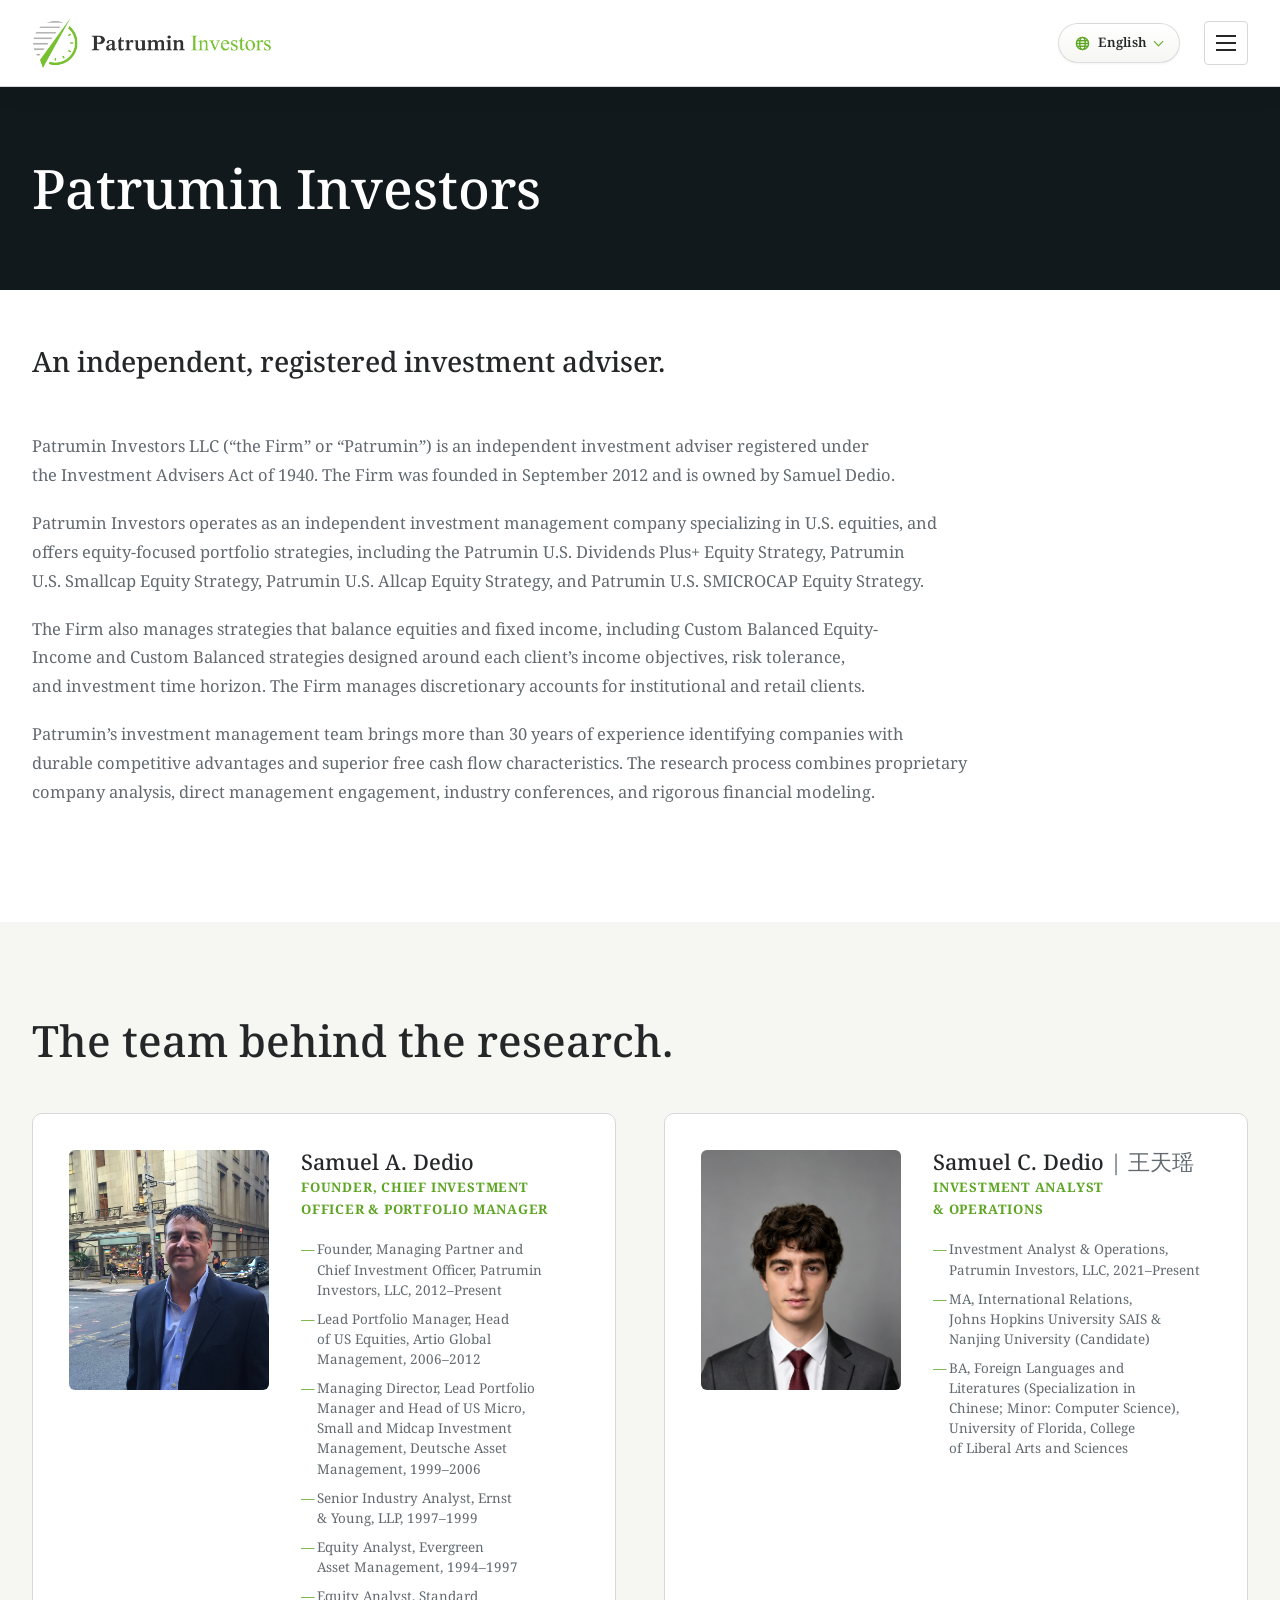
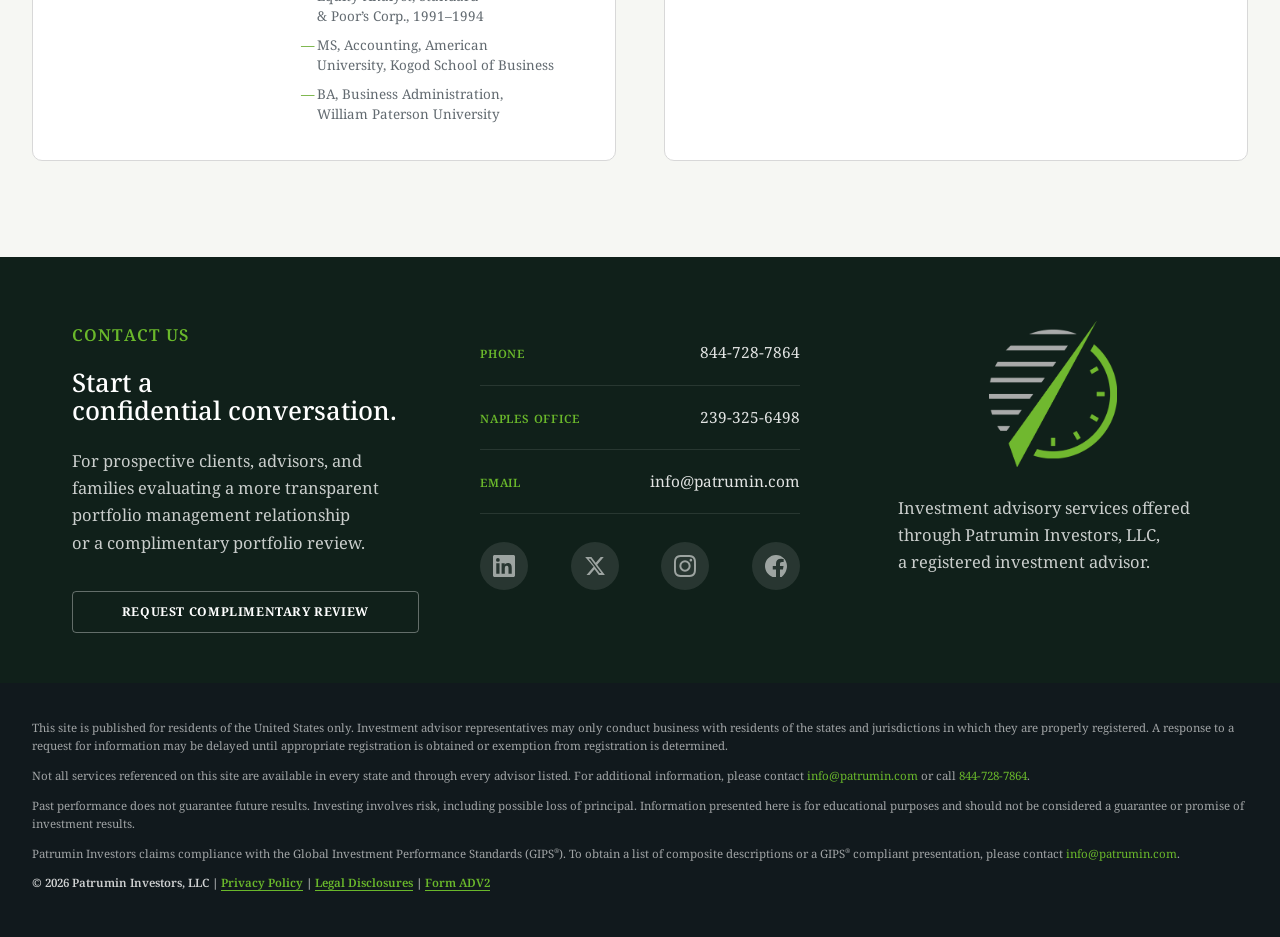
==== commit 52ead018: "changed some positioning" ====
--- a/about.html
+++ b/about.html
@@ -5,7 +5,7 @@
     <meta name="viewport" content="width=device-width, initial-scale=1">
     <title>About Patrumin Investors | Team & Firm Overview</title>
     <meta name="description" content="Learn about Patrumin Investors, an independent registered investment adviser, and meet the investment team.">
-    <link rel="stylesheet" href="styles.css?v=27">
+    <link rel="stylesheet" href="styles.css?v=31">
   </head>
   <body>
     <a class="skip-link" href="#main">Skip to content</a>
--- a/styles.css
+++ b/styles.css
@@ -1300,13 +1300,12 @@
   position: relative;
   overflow: hidden;
   color: var(--white);
-  background:
-    linear-gradient(135deg, #11191d 0%, #17211f 55%, #10201a 100%);
+  background: #10201a;
 }
 
 /* Content fills more of the pane vertically; columns tucked in from the edges */
 .contact.section-padding {
-  padding: 72px 0;
+  padding: 64px 0 50px;
 }
 
 .contact .contact__grid {
@@ -1322,7 +1321,7 @@
 
 .contact h2 {
   color: var(--white);
-  font-size: 1.8rem;
+  font-size: 1.6rem;
 }
 
 .contact h3 {
@@ -1343,7 +1342,7 @@
 .contact__grid > div:first-child {
   display: flex;
   flex-direction: column;
-  max-width: 27rem;
+  max-width: 28rem;
 }
 
 .contact__grid > div:first-child > p {
@@ -1354,6 +1353,7 @@
 .contact__grid > div:first-child .button {
   margin-top: 2.2rem;
   width: 100%;
+  max-width: 26rem;
   background: transparent;
   border-color: rgba(255, 255, 255, 0.35);
   color: var(--white);
@@ -1425,21 +1425,23 @@
    text justified edge-to-edge with the icon */
 .contact-brand {
   justify-self: end;
-  width: 230px;
+  width: 310px;
 }
 
 .contact-brand__mark {
-  width: 175px;
+  width: 128px;
   height: auto;
+  margin: 0 auto; /* centered over the note */
   opacity: 0.95;
 }
 
 .contact-brand__note {
-  margin-top: 1.3rem;
+  margin-top: 1.7rem;
   color: rgba(255, 255, 255, 0.62);
-  font-size: 0.82rem;
-  line-height: 1.7;
-  text-wrap: wrap;
+  font-size: 0.78rem;
+  line-height: 1.65;
+  text-align: left;
+  text-wrap: balance;
   max-width: none;
 }
 
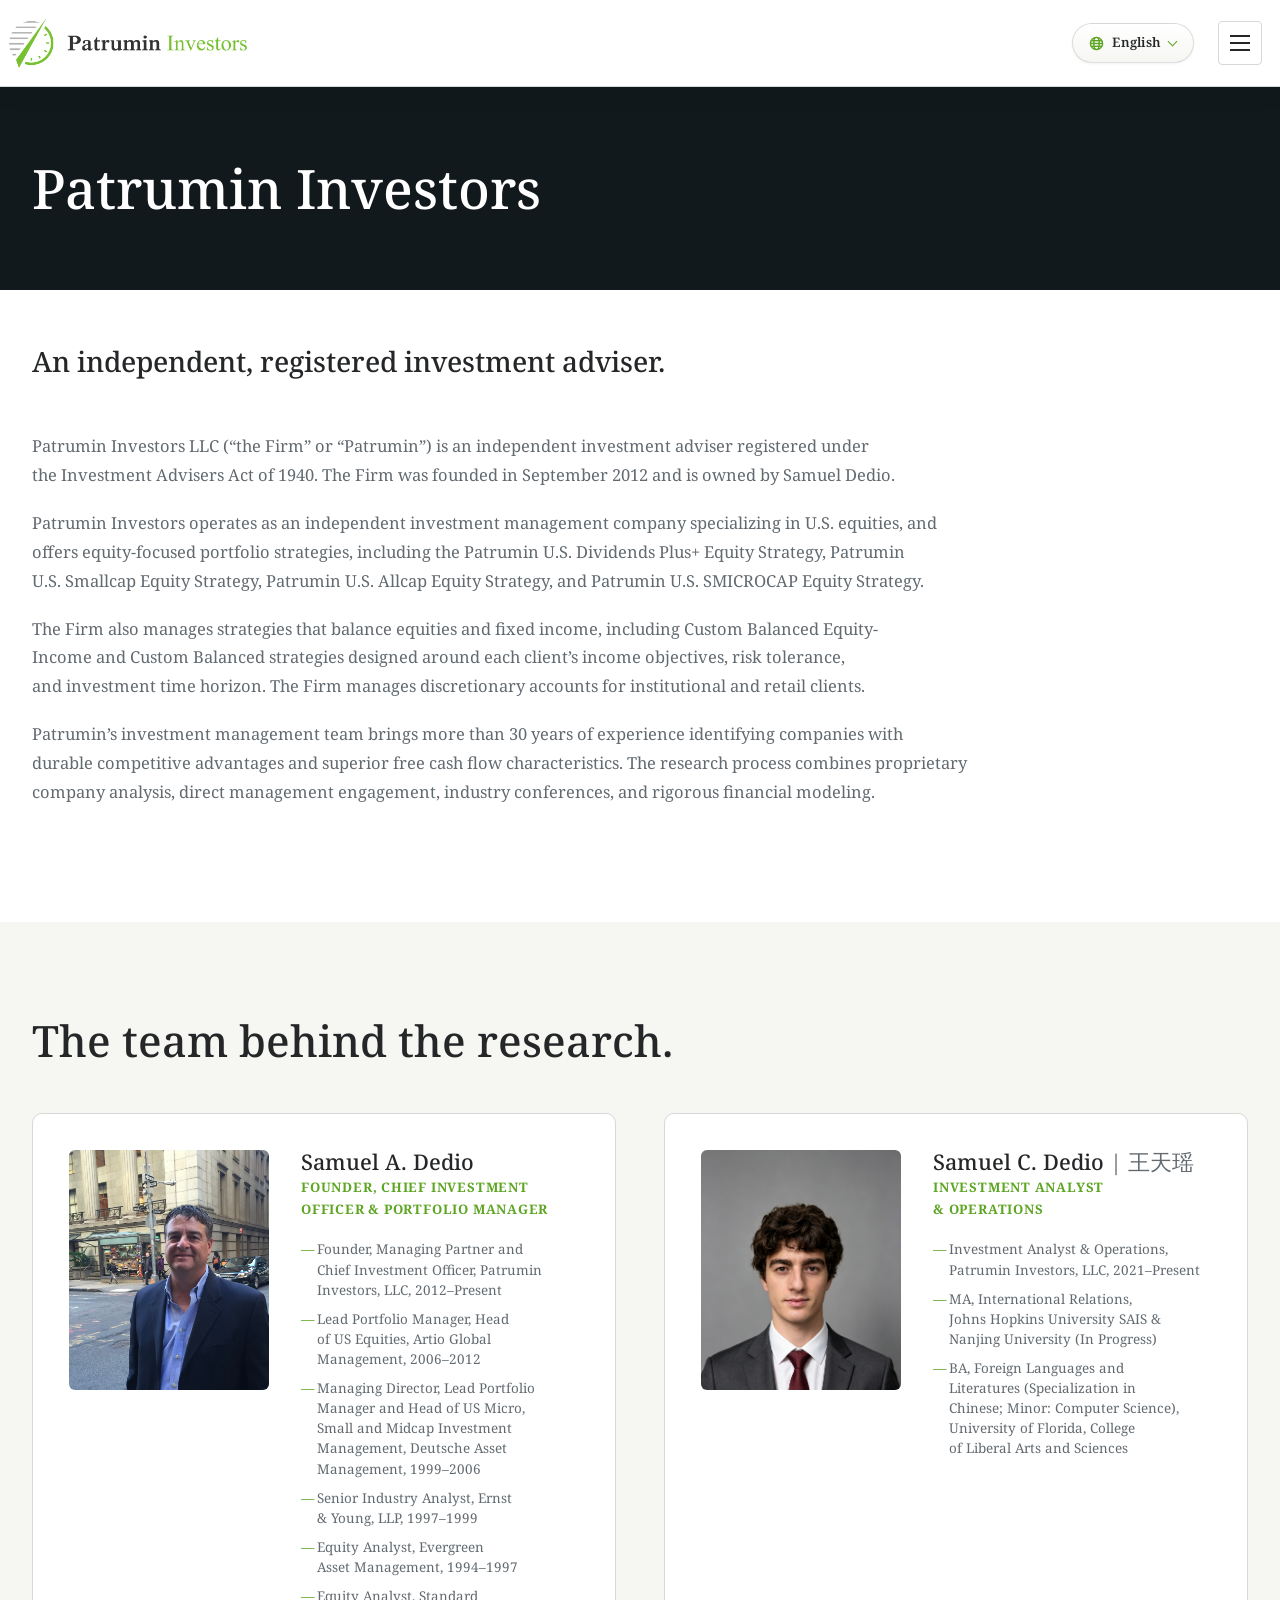
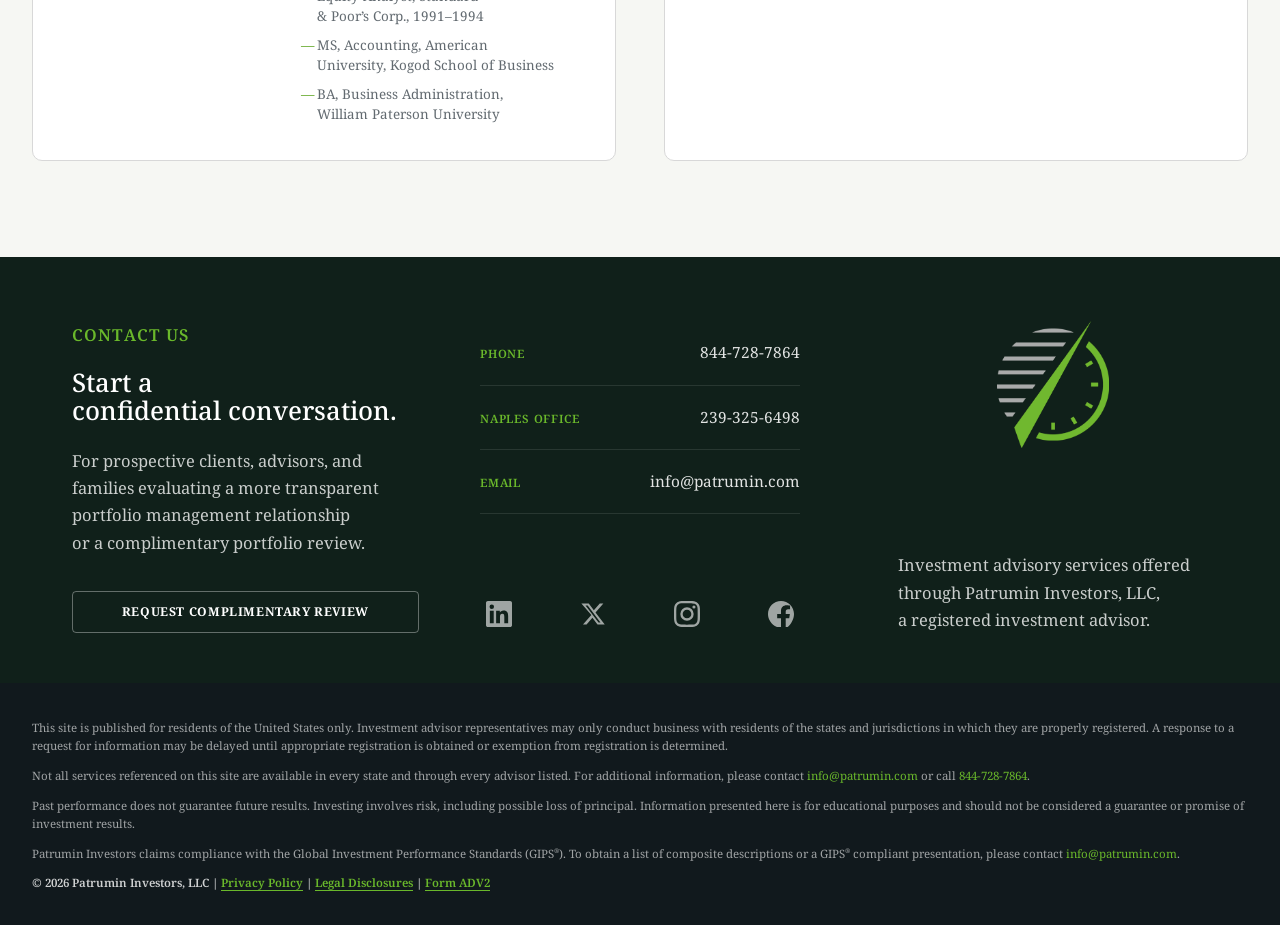
==== commit d68d2436: "made more visual changes" ====
--- a/about.html
+++ b/about.html
@@ -5,7 +5,7 @@
     <meta name="viewport" content="width=device-width, initial-scale=1">
     <title>About Patrumin Investors | Team & Firm Overview</title>
     <meta name="description" content="Learn about Patrumin Investors, an independent registered investment adviser, and meet the investment team.">
-    <link rel="stylesheet" href="styles.css?v=31">
+    <link rel="stylesheet" href="styles.css?v=33">
   </head>
   <body>
     <a class="skip-link" href="#main">Skip to content</a>
@@ -119,7 +119,7 @@
                 <p class="bio-card__role">Investment Analyst &amp; Operations</p>
                 <ul class="bio-card__history">
                   <li>Investment Analyst &amp; Operations, Patrumin Investors, LLC, 2021&ndash;Present</li>
-                  <li>MA, International Relations, Johns Hopkins University SAIS &amp; Nanjing University (Candidate)</li>
+                  <li>MA, International Relations, Johns Hopkins University SAIS &amp; Nanjing University (In Progress)</li>
                   <li>BA, Foreign Languages and Literatures (Specialization in Chinese; Minor: Computer Science), University of Florida, College of Liberal Arts and Sciences</li>
                 </ul>
               </div>
--- a/styles.css
+++ b/styles.css
@@ -304,9 +304,10 @@
 
 /* ── Main nav ── */
 .main-nav {
-  width: calc(100% - 64px);
+  width: 100%;
   min-height: 76px;
-  margin: 0 auto;
+  margin: 0;
+  padding: 0 18px 0 8px;
   display: flex;
   align-items: center;
   gap: 1.5rem;
@@ -317,7 +318,7 @@
 }
 
 .brand img {
-  width: 310px;
+  width: 280px;
   height: auto;
 }
 
@@ -1250,7 +1251,7 @@
 .contact__grid {
   grid-template-columns: repeat(3, 1fr);
   gap: 3rem;
-  align-items: start; /* columns top-align at their natural height */
+  align-items: stretch; /* all three columns share top and bottom edges */
 }
 
 /* Spacing: eyebrow → h2 → supporting copy */
@@ -1424,12 +1425,15 @@
 /* Right column: big mark on top, advisory note at the bottom,
    text justified edge-to-edge with the icon */
 .contact-brand {
+  display: flex;
+  flex-direction: column;
+  justify-content: space-between; /* logo top-aligned, note bottom-aligned */
   justify-self: end;
   width: 310px;
 }
 
 .contact-brand__mark {
-  width: 128px;
+  width: 112px;
   height: auto;
   margin: 0 auto; /* centered over the note */
   opacity: 0.95;
@@ -1450,7 +1454,8 @@
   display: flex;
   align-items: center;
   justify-content: space-between; /* spread evenly, first/last flush with the lines above */
-  margin-top: 28px;
+  margin-top: auto;
+  padding-top: 24px;
 }
 
 /* ── Hero buttons — outline style ── */
@@ -1631,40 +1636,32 @@
   display: inline-flex;
   align-items: center;
   justify-content: center;
-  width: 48px;
-  height: 48px;
-  border-radius: 50%;
-  background: rgba(255,255,255,0.10);
-  color: rgba(255,255,255,0.55);
+  padding: 6px; /* comfortable tap target around the floating glyph */
+  background: none;
+  border-radius: 0;
+  color: rgba(255, 255, 255, 0.6);
   text-decoration: none;
-  transition: background 220ms ease, color 220ms ease, transform 220ms ease;
-  will-change: background, color, transform;
+  transition: color 220ms ease, transform 220ms ease;
   flex-shrink: 0;
+}
+
+.social-btn svg {
+  width: 26px;
+  height: 26px;
 }
 
 .social-btn:hover,
 .social-btn:focus-visible {
-  color: #fff;
+  color: var(--green);
+  transform: translateY(-2px);
 }
 
 .social-btn:active {
   transform: scale(0.95);
 }
 
-.social-btn.linkedin:hover,
-.social-btn.linkedin:focus-visible { background: #0A66C2; }
-
-.social-btn.x-corp:hover,
-.social-btn.x-corp:focus-visible { background: #000000; }
-
-.social-btn.instagram:hover,
-.social-btn.instagram:focus-visible { background: #E4405F; }
-
-.social-btn.facebook:hover,
-.social-btn.facebook:focus-visible { background: #1877F2; }
-
 .footer-disclosures {
-  padding: 36px 0 44px;
+  padding: 36px 0 32px;
   color: rgba(255, 255, 255, 0.6);
   font-size: 0.72rem;
   line-height: 1.6;
@@ -2314,7 +2311,12 @@
     grid-template-columns: 1fr;
   }
 
-  .bio-card__photo,
+  .bio-card__photo {
+    width: 100%;
+    height: auto;
+    max-height: 520px;
+  }
+
   .bio-card__photo--placeholder {
     width: 100%;
     height: 220px;
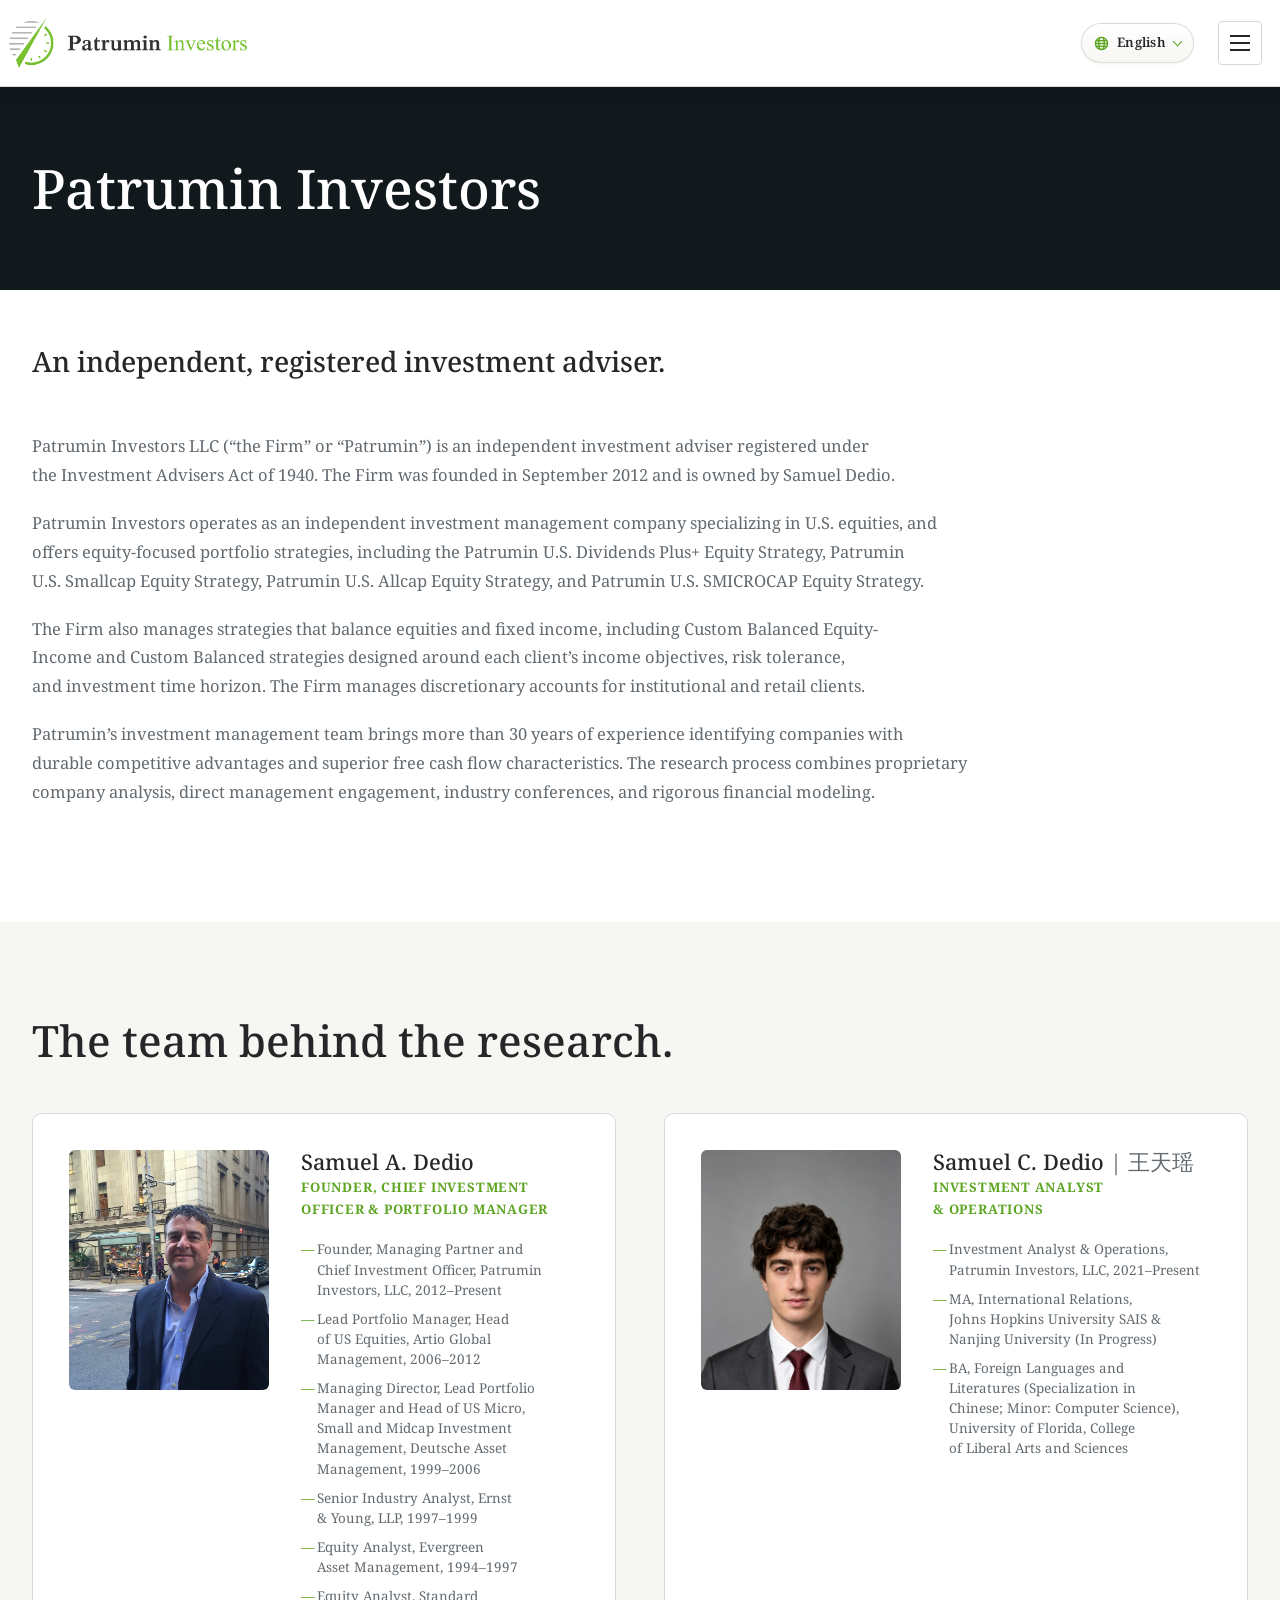
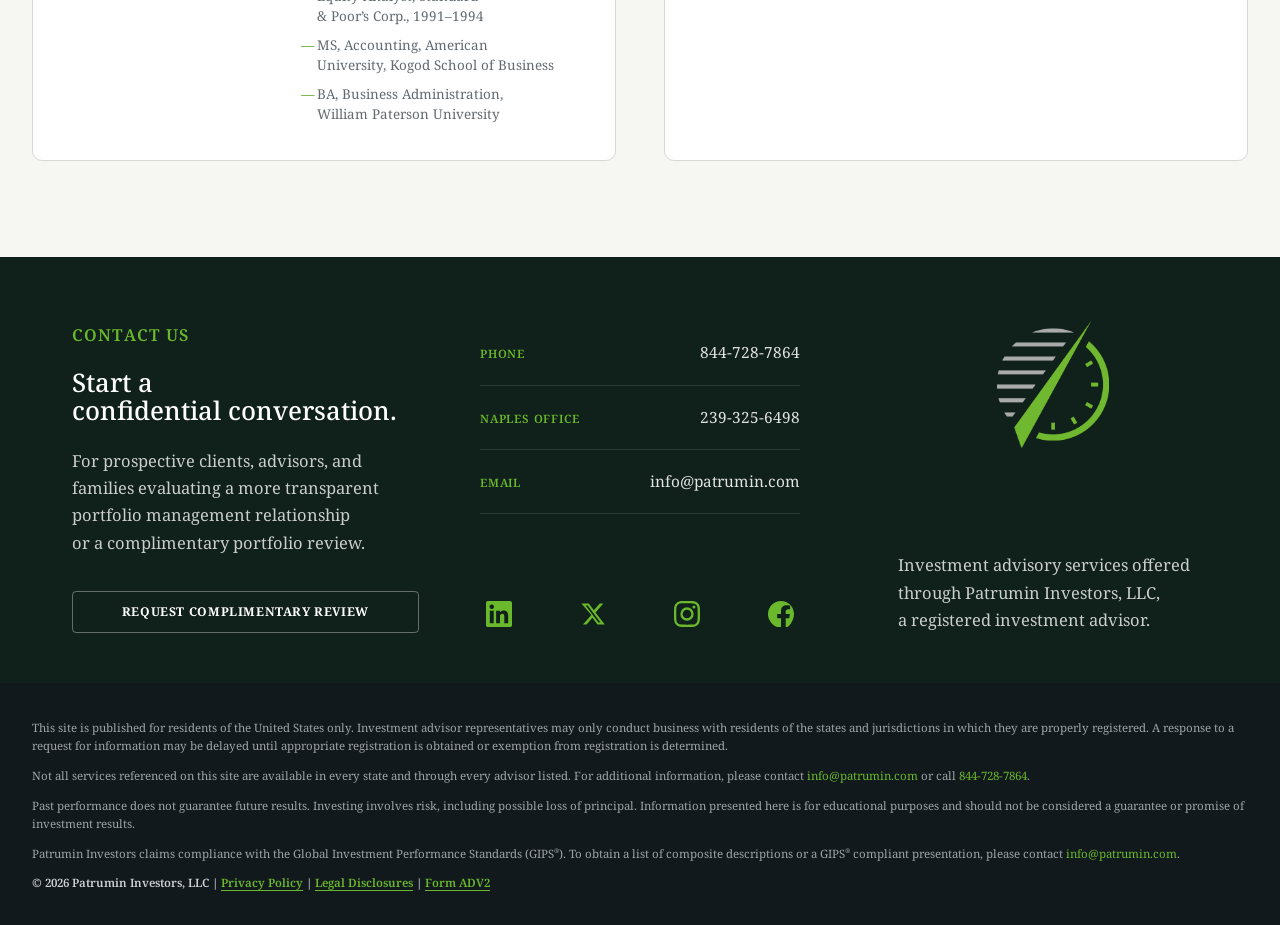
==== commit f6b50c0f: "improved translations" ====
--- a/about.html
+++ b/about.html
@@ -5,7 +5,7 @@
     <meta name="viewport" content="width=device-width, initial-scale=1">
     <title>About Patrumin Investors | Team & Firm Overview</title>
     <meta name="description" content="Learn about Patrumin Investors, an independent registered investment adviser, and meet the investment team.">
-    <link rel="stylesheet" href="styles.css?v=33">
+    <link rel="stylesheet" href="styles.css?v=35">
   </head>
   <body>
     <a class="skip-link" href="#main">Skip to content</a>
@@ -162,7 +162,7 @@
 <svg aria-hidden="true" fill="currentColor" height="22" viewbox="0 0 24 24" width="22"><path d="M18.244 2.25h3.308l-7.227 8.26 8.502 11.24H16.17l-4.714-6.231-5.401 6.231H2.748l7.73-8.835L1.254 2.25H8.08l4.713 6.231zm-1.161 17.52h1.833L7.084 4.126H5.117z"></path></svg>
 </a>
 <a aria-label="Patrumin Investors on Instagram" class="social-btn instagram" href="https://www.instagram.com/patrumininvestors" rel="noopener noreferrer" target="_blank">
-<svg aria-hidden="true" fill="currentColor" height="22" viewbox="0 0 24 24" width="22"><path d="M12 0C8.74 0 8.333.015 7.053.072 5.775.132 4.905.333 4.14.63c-.789.306-1.459.717-2.126 1.384S.935 3.35.63 4.14C.333 4.905.131 5.775.072 7.053.012 8.333 0 8.74 0 12c0 3.259.014 3.668.072 4.948.06 1.277.261 2.148.558 2.913.306.788.717 1.459 1.384 2.126.667.666 1.336 1.079 2.126 1.384.766.296 1.636.499 2.913.558C8.333 23.988 8.74 24 12 24c3.259 0 3.668-.014 4.948-.072 1.277-.06 2.148-.262 2.913-.558.788-.306 1.459-.718 2.126-1.384.666-.667 1.079-1.335 1.384-2.126.296-.765.499-1.636.558-2.913.06-1.28.072-1.689.072-4.948 0-3.259-.014-3.667-.072-4.947-.06-1.277-.262-2.149-.558-2.913-.306-.789-.718-1.459-1.384-2.126C21.319 1.347 20.651.935 19.86.63c-.765-.297-1.636-.499-2.913-.558C15.667.012 15.26 0 12 0zm0 2.16c3.203 0 3.585.016 4.85.071 1.17.055 1.805.249 2.227.415.562.217.96.477 1.382.896.419.42.679.819.896 1.381.164.422.36 1.057.413 2.227.057 1.266.07 1.646.07 4.85s-.015 3.585-.074 4.85c-.061 1.17-.256 1.805-.421 2.227-.224.562-.479.96-.899 1.382-.419.419-.824.679-1.38.896-.42.164-1.065.36-2.235.413-1.274.057-1.649.07-4.859.07-3.211 0-3.586-.015-4.859-.074-1.171-.061-1.816-.256-2.236-.421-.569-.224-.96-.479-1.379-.899-.421-.419-.69-.824-.9-1.38-.165-.42-.359-1.065-.42-2.235-.045-1.26-.061-1.649-.061-4.844 0-3.196.016-3.586.061-4.861.061-1.17.255-1.814.42-2.234.21-.57.479-.96.9-1.381.419-.419.81-.689 1.379-.898.42-.166 1.051-.361 2.221-.421 1.275-.045 1.65-.06 4.859-.06l.045.03zm0 3.678a6.162 6.162 0 100 12.324 6.162 6.162 0 000-12.324zM12 16c-2.21 0-4-1.79-4-4s1.79-4 4-4 4 1.79 4 4-1.79 4-4 4zm7.846-10.405a1.441 1.441 0 01-2.88 0 1.44 1.44 0 012.88 0z"></path></svg>
+<svg aria-hidden="true" fill="url(#ig-gradient)" height="22" viewbox="0 0 24 24" width="22"><defs><radialGradient id="ig-gradient" cx="0.3" cy="1.07" r="1.35"><stop offset="0" stop-color="#fdf497"/><stop offset="0.05" stop-color="#fdf497"/><stop offset="0.45" stop-color="#fd5949"/><stop offset="0.6" stop-color="#d6249f"/><stop offset="0.9" stop-color="#285AEB"/></radialGradient></defs><path d="M12 0C8.74 0 8.333.015 7.053.072 5.775.132 4.905.333 4.14.63c-.789.306-1.459.717-2.126 1.384S.935 3.35.63 4.14C.333 4.905.131 5.775.072 7.053.012 8.333 0 8.74 0 12c0 3.259.014 3.668.072 4.948.06 1.277.261 2.148.558 2.913.306.788.717 1.459 1.384 2.126.667.666 1.336 1.079 2.126 1.384.766.296 1.636.499 2.913.558C8.333 23.988 8.74 24 12 24c3.259 0 3.668-.014 4.948-.072 1.277-.06 2.148-.262 2.913-.558.788-.306 1.459-.718 2.126-1.384.666-.667 1.079-1.335 1.384-2.126.296-.765.499-1.636.558-2.913.06-1.28.072-1.689.072-4.948 0-3.259-.014-3.667-.072-4.947-.06-1.277-.262-2.149-.558-2.913-.306-.789-.718-1.459-1.384-2.126C21.319 1.347 20.651.935 19.86.63c-.765-.297-1.636-.499-2.913-.558C15.667.012 15.26 0 12 0zm0 2.16c3.203 0 3.585.016 4.85.071 1.17.055 1.805.249 2.227.415.562.217.96.477 1.382.896.419.42.679.819.896 1.381.164.422.36 1.057.413 2.227.057 1.266.07 1.646.07 4.85s-.015 3.585-.074 4.85c-.061 1.17-.256 1.805-.421 2.227-.224.562-.479.96-.899 1.382-.419.419-.824.679-1.38.896-.42.164-1.065.36-2.235.413-1.274.057-1.649.07-4.859.07-3.211 0-3.586-.015-4.859-.074-1.171-.061-1.816-.256-2.236-.421-.569-.224-.96-.479-1.379-.899-.421-.419-.69-.824-.9-1.38-.165-.42-.359-1.065-.42-2.235-.045-1.26-.061-1.649-.061-4.844 0-3.196.016-3.586.061-4.861.061-1.17.255-1.814.42-2.234.21-.57.479-.96.9-1.381.419-.419.81-.689 1.379-.898.42-.166 1.051-.361 2.221-.421 1.275-.045 1.65-.06 4.859-.06l.045.03zm0 3.678a6.162 6.162 0 100 12.324 6.162 6.162 0 000-12.324zM12 16c-2.21 0-4-1.79-4-4s1.79-4 4-4 4 1.79 4 4-1.79 4-4 4zm7.846-10.405a1.441 1.441 0 01-2.88 0 1.44 1.44 0 012.88 0z"></path></svg>
 </a>
 <a aria-label="Patrumin Investors on Facebook" class="social-btn facebook" href="https://www.facebook.com/patrumin" rel="noopener noreferrer" target="_blank">
 <svg aria-hidden="true" fill="currentColor" height="22" viewbox="0 0 24 24" width="22"><path d="M24 12.073c0-6.627-5.373-12-12-12s-12 5.373-12 12c0 5.99 4.388 11.954 12 12.873v-9.107H8.468V12.06h3.532V9.39c0-3.487 2.078-5.415 5.253-5.415 1.522 0 3.114.272 3.114.272v3.427h-1.754c-1.726 0-2.265 1.072-2.265 2.17v2.21h3.85l-.615 3.807h-3.235v9.108C19.612 24.027 24 18.062 24 12.073z"></path></svg>
@@ -208,13 +208,13 @@
           <p class="gips-modal__privacy" data-i18n="gipsModalPrivacy">By submitting this form, you agree to receive communications from Patrumin Investors regarding its services. We will never sell your personal information to third parties. A record of this submission is retained as required under GIPS<sup class="reg">®</sup> standards.</p>
         </form>
         <div id="gips-modal-success" class="gips-modal__success" style="display:none;">
-          <div class="gips-modal__check">&#10003;</div>
-          <p data-i18n="gipsModalThanks"><strong>Thank you.</strong> Your report access has been logged.</p>
+          <p data-i18n="gipsModalThanks"><strong>Thanks for your interest!</strong></p>
+<div class="gips-modal__check">&#10003;</div>
           <p id="gips-modal-note" class="gips-modal__note"></p>
           <button class="button button--primary gips-modal__submit" data-i18n="gipsModalClose" onclick="closeGipsModal()">Close</button>
         </div>
       </div>
     </div>
-    <script src="script.js?v=13"></script>
+    <script src="script.js?v=14"></script>
   </body>
 </html>
--- a/styles.css
+++ b/styles.css
@@ -512,8 +512,8 @@
 /* Language switcher — sleek pill with full language names */
 .nav-aux .language-switch {
   min-height: 40px;
-  gap: 0.5rem;
-  padding: 0 1.05rem;
+  gap: 0;
+  padding: 0 12px; /* globe and chevron sit as far from the sides as from the top */
   color: var(--charcoal-2);
   background: linear-gradient(180deg, var(--white) 0%, var(--off-white) 100%);
   border: 1px solid rgba(0, 0, 0, 0.12);
@@ -548,6 +548,9 @@
 }
 
 .language-switch__label {
+  flex: 1;
+  text-align: center; /* centered between globe and chevron */
+  padding: 0 8px;
   color: var(--charcoal);
   font-size: 0.82rem;
   font-weight: 600;
@@ -1650,11 +1653,29 @@
   height: 26px;
 }
 
+.social-btn {
+  color: var(--green);
+}
+
+.social-btn.instagram svg path {
+  fill: var(--green);
+  transition: fill 220ms ease;
+}
+
 .social-btn:hover,
 .social-btn:focus-visible {
-  color: var(--green);
-  transform: translateY(-2px);
-}
+  transform: translateY(-1px);
+}
+
+/* Brand colors appear on hover only */
+.social-btn.linkedin:hover,
+.social-btn.linkedin:focus-visible { color: #0A66C2; }
+.social-btn.x-corp:hover,
+.social-btn.x-corp:focus-visible { color: #e9edef; }
+.social-btn.facebook:hover,
+.social-btn.facebook:focus-visible { color: #1877F2; }
+.social-btn.instagram:hover svg path,
+.social-btn.instagram:focus-visible svg path { fill: url(#ig-gradient); }
 
 .social-btn:active {
   transform: scale(0.95);
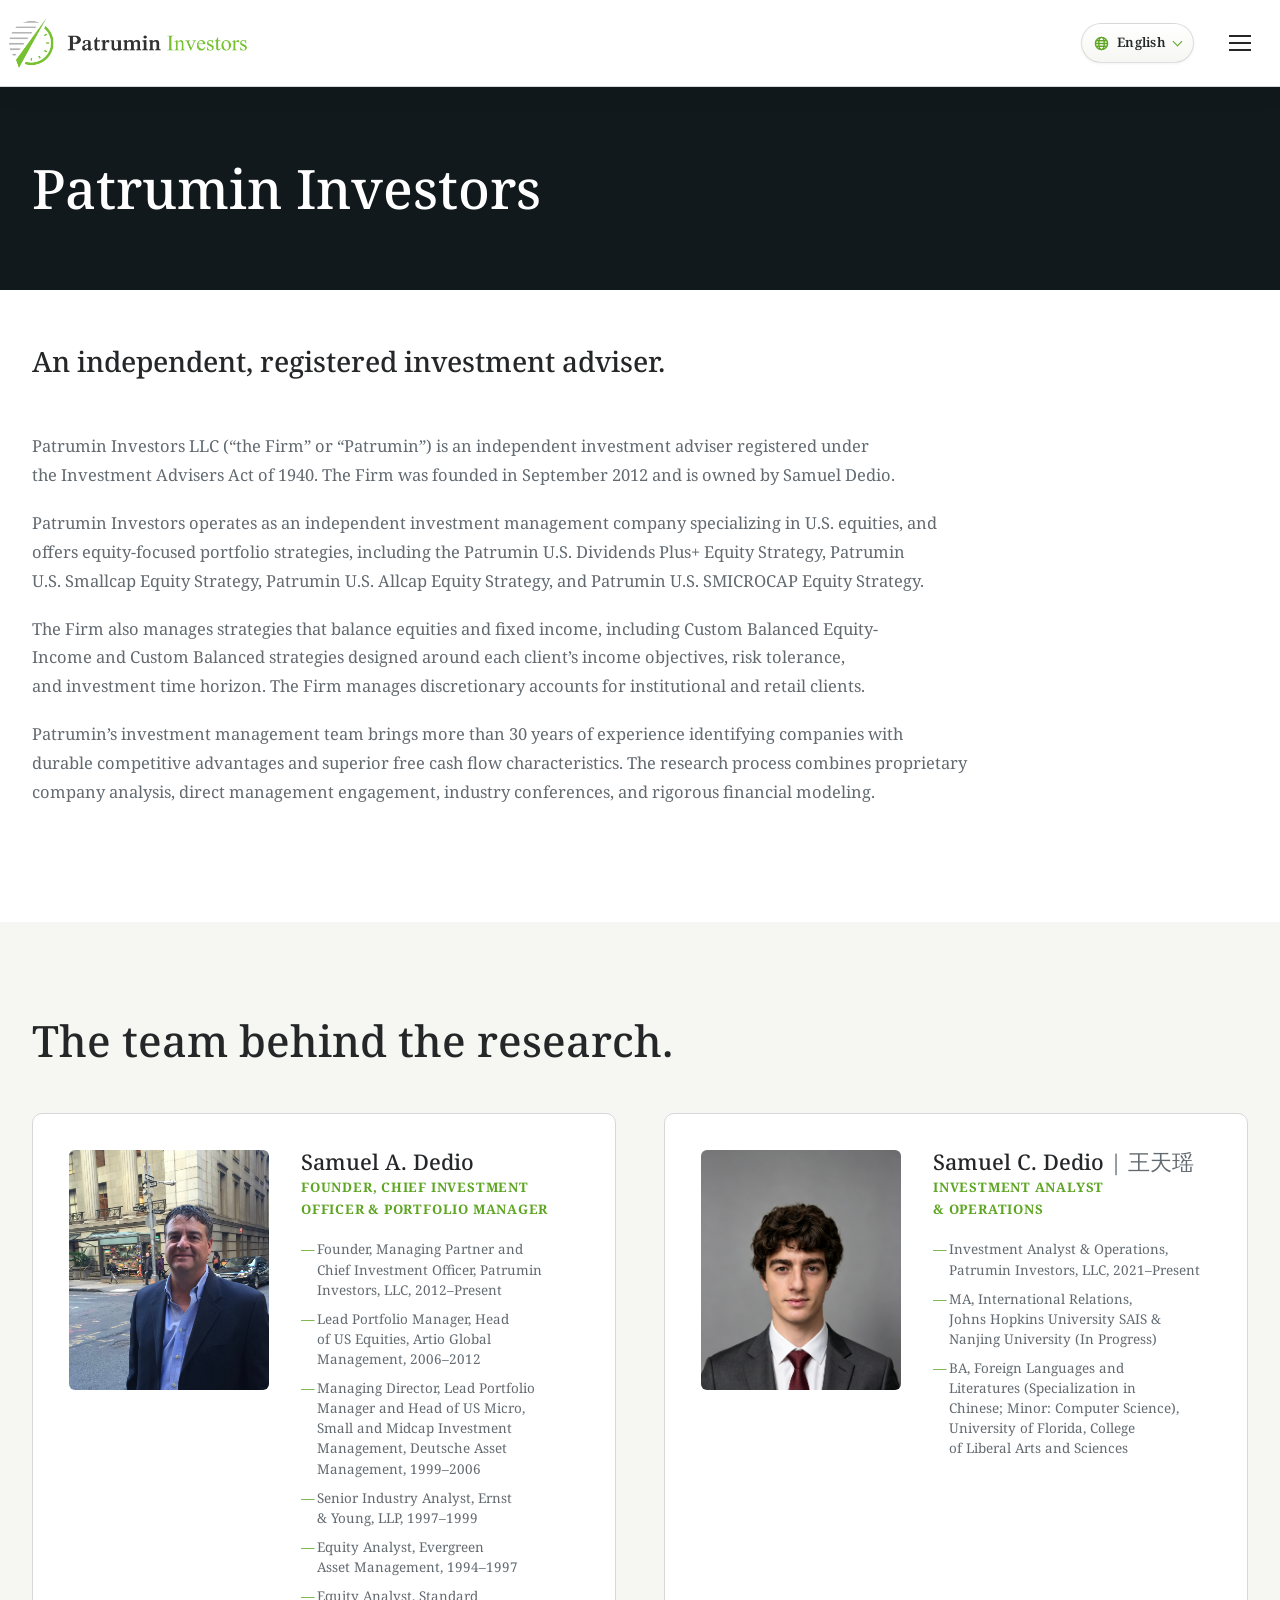
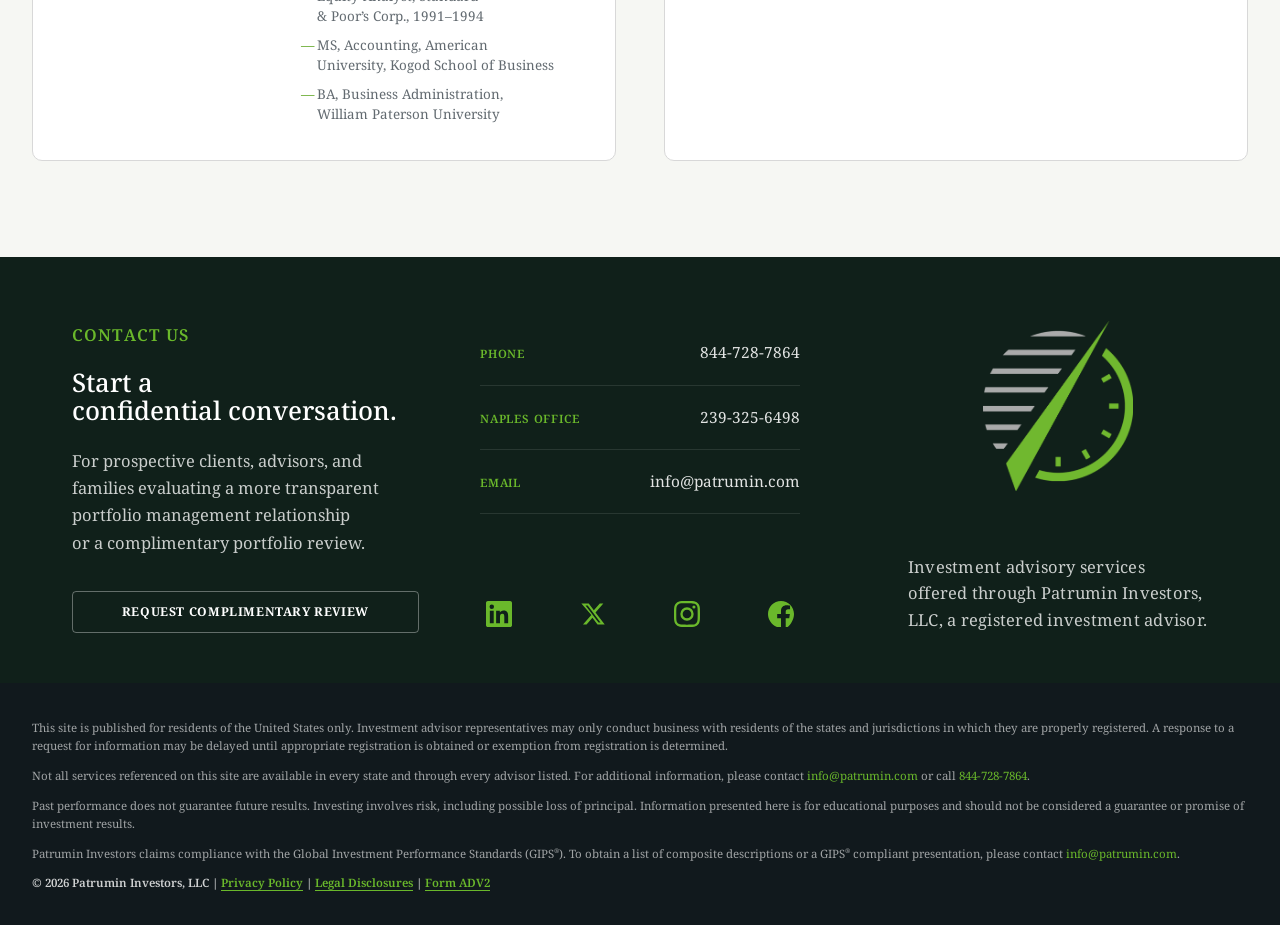
==== commit ccf912de: "made more visual changes" ====
--- a/about.html
+++ b/about.html
@@ -5,7 +5,7 @@
     <meta name="viewport" content="width=device-width, initial-scale=1">
     <title>About Patrumin Investors | Team & Firm Overview</title>
     <meta name="description" content="Learn about Patrumin Investors, an independent registered investment adviser, and meet the investment team.">
-    <link rel="stylesheet" href="styles.css?v=35">
+    <link rel="stylesheet" href="styles.css?v=37">
   </head>
   <body>
     <a class="skip-link" href="#main">Skip to content</a>
@@ -215,6 +215,6 @@
         </div>
       </div>
     </div>
-    <script src="script.js?v=14"></script>
+    <script src="script.js?v=15"></script>
   </body>
 </html>
--- a/styles.css
+++ b/styles.css
@@ -461,16 +461,25 @@
   justify-content: center;
   flex-direction: column;
   gap: 5px;
-  border: 1px solid var(--line);
-  border-radius: 4px;
-  background: var(--white);
+  border: none;
+  background: transparent;
   cursor: pointer;
 }
 
 .nav-toggle__line {
-  width: 20px;
+  width: 22px;
   height: 2px;
   background: var(--charcoal);
+  transition: transform 320ms cubic-bezier(0.22, 1, 0.36, 1);
+}
+
+/* Open menu: the lines drift apart; they glide back when it closes */
+.main-nav.is-open .nav-toggle__line:first-child {
+  transform: translateY(-4px);
+}
+
+.main-nav.is-open .nav-toggle__line:last-of-type {
+  transform: translateY(4px);
 }
 
 .sr-only {
@@ -641,12 +650,51 @@
 .hero__content {
   position: relative;
   z-index: 2;
-  padding-top: 60px;
-  padding-bottom: 60px;
+  flex: 1; /* fill the full hero height */
+  padding-top: 52px;
+  padding-bottom: 44px;
   display: flex;
   flex-direction: row;
   align-items: stretch; /* both columns top-align — eyebrows sit on the same line */
   gap: 4rem;
+}
+
+/* Desktop: type scaled up so the text spans the panel top to bottom */
+@media (min-width: 881px) {
+  .hero__left {
+    justify-content: space-between;
+  }
+
+  .hero h1 {
+    font-size: 5rem;
+  }
+
+  .hero .eyebrow {
+    font-size: 1.02rem;
+  }
+
+  .hero-definition {
+    font-size: 0.94rem;
+  }
+
+  .hero__left > p:not(.eyebrow) {
+    font-size: 1.32rem;
+    line-height: 1.65;
+  }
+
+  .hero__left .button {
+    min-height: 48px;
+    font-size: 0.88rem;
+  }
+
+  .hero__right-heading {
+    font-size: 1.9rem;
+  }
+
+  .hero__right p {
+    font-size: 1.1rem;
+    line-height: 1.8;
+  }
 }
 
 .hero__left {
@@ -1432,11 +1480,12 @@
   flex-direction: column;
   justify-content: space-between; /* logo top-aligned, note bottom-aligned */
   justify-self: end;
-  width: 310px;
+  width: max-content;
+  max-width: 100%;
 }
 
 .contact-brand__mark {
-  width: 112px;
+  width: 150px;
   height: auto;
   margin: 0 auto; /* centered over the note */
   opacity: 0.95;
@@ -1444,12 +1493,26 @@
 
 .contact-brand__note {
   margin-top: 1.7rem;
-  color: rgba(255, 255, 255, 0.62);
-  font-size: 0.78rem;
-  line-height: 1.65;
+  color: rgba(255, 255, 255, 0.58);
+  font-size: 0.6rem;
+  letter-spacing: 0.015em;
+  line-height: 1.5;
   text-align: left;
-  text-wrap: balance;
+  white-space: nowrap; /* single line, bottom-aligned with the social row */
   max-width: none;
+}
+
+/* Narrower desktops: let the line wrap rather than collide with the middle column */
+@media (max-width: 1359px) {
+  .contact-brand {
+    width: 300px;
+  }
+
+  .contact-brand__note {
+    white-space: normal;
+    font-size: 0.72rem;
+    line-height: 1.6;
+  }
 }
 
 /* Social icons under the Request button in the contact pane */
@@ -2145,6 +2208,20 @@
   }
 }
 
+/* ── GIPS modal success state ── */
+.gips-modal__success p[data-i18n="gipsModalThanks"] {
+  font-size: 1.3rem;
+  font-family: var(--font-heading);
+}
+
+.gips-modal__success .gips-modal__check {
+  margin: 1.2rem auto;
+}
+
+.gips-modal.is-open .gips-modal__box {
+  padding-bottom: 1.5rem; /* trim the dead space under the Close button */
+}
+
 /* ── Footer meta links ── */
 .footer-meta a {
   color: var(--green);
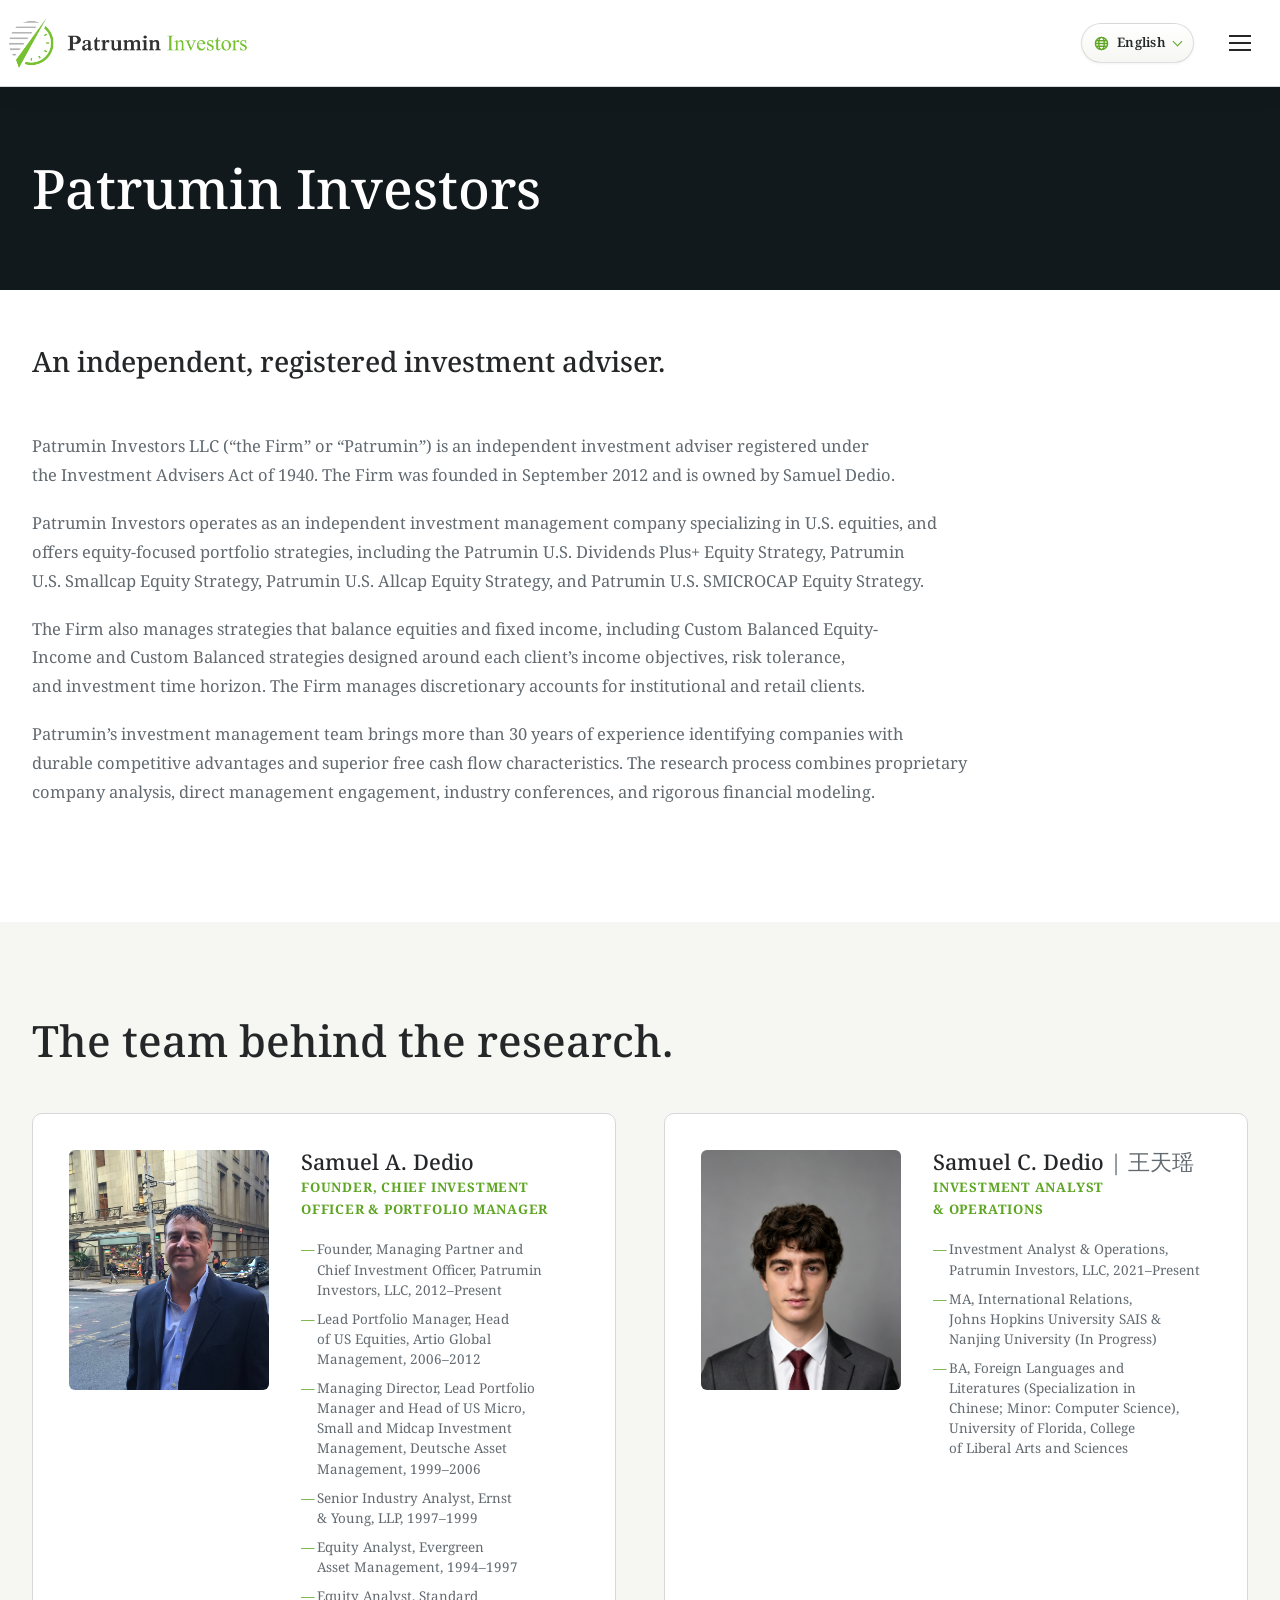
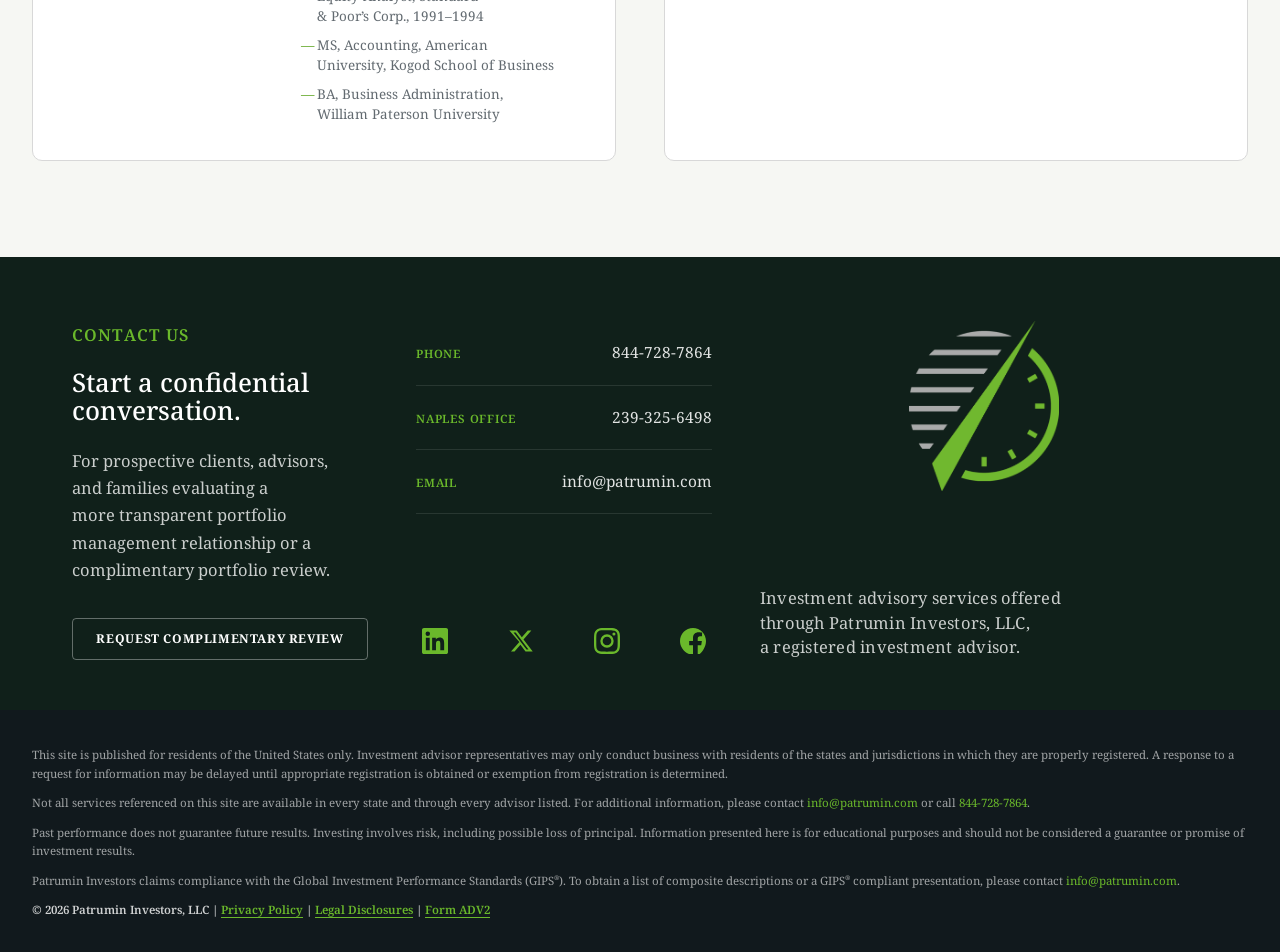
==== commit 161b3323: "fixed mobile view" ====
--- a/about.html
+++ b/about.html
@@ -5,7 +5,7 @@
     <meta name="viewport" content="width=device-width, initial-scale=1">
     <title>About Patrumin Investors | Team & Firm Overview</title>
     <meta name="description" content="Learn about Patrumin Investors, an independent registered investment adviser, and meet the investment team.">
-    <link rel="stylesheet" href="styles.css?v=37">
+    <link rel="stylesheet" href="styles.css?v=38">
   </head>
   <body>
     <a class="skip-link" href="#main">Skip to content</a>
@@ -215,6 +215,6 @@
         </div>
       </div>
     </div>
-    <script src="script.js?v=15"></script>
+    <script src="script.js?v=16"></script>
   </body>
 </html>
--- a/styles.css
+++ b/styles.css
@@ -478,7 +478,7 @@
   transform: translateY(-4px);
 }
 
-.main-nav.is-open .nav-toggle__line:last-of-type {
+.main-nav.is-open .nav-toggle__line:nth-of-type(3) {
   transform: translateY(4px);
 }
 
@@ -687,13 +687,17 @@
     font-size: 0.88rem;
   }
 
+  .hero__right {
+    justify-content: space-between; /* fills the panel top to bottom */
+  }
+
   .hero__right-heading {
-    font-size: 1.9rem;
+    font-size: 2.2rem;
   }
 
   .hero__right p {
-    font-size: 1.1rem;
-    line-height: 1.8;
+    font-size: 1.18rem;
+    line-height: 1.85;
   }
 }
 
@@ -1502,8 +1506,8 @@
   max-width: none;
 }
 
-/* Narrower desktops: let the line wrap rather than collide with the middle column */
-@media (max-width: 1359px) {
+/* Stacked mobile layout: let the line wrap */
+@media (max-width: 1040px) {
   .contact-brand {
     width: 300px;
   }
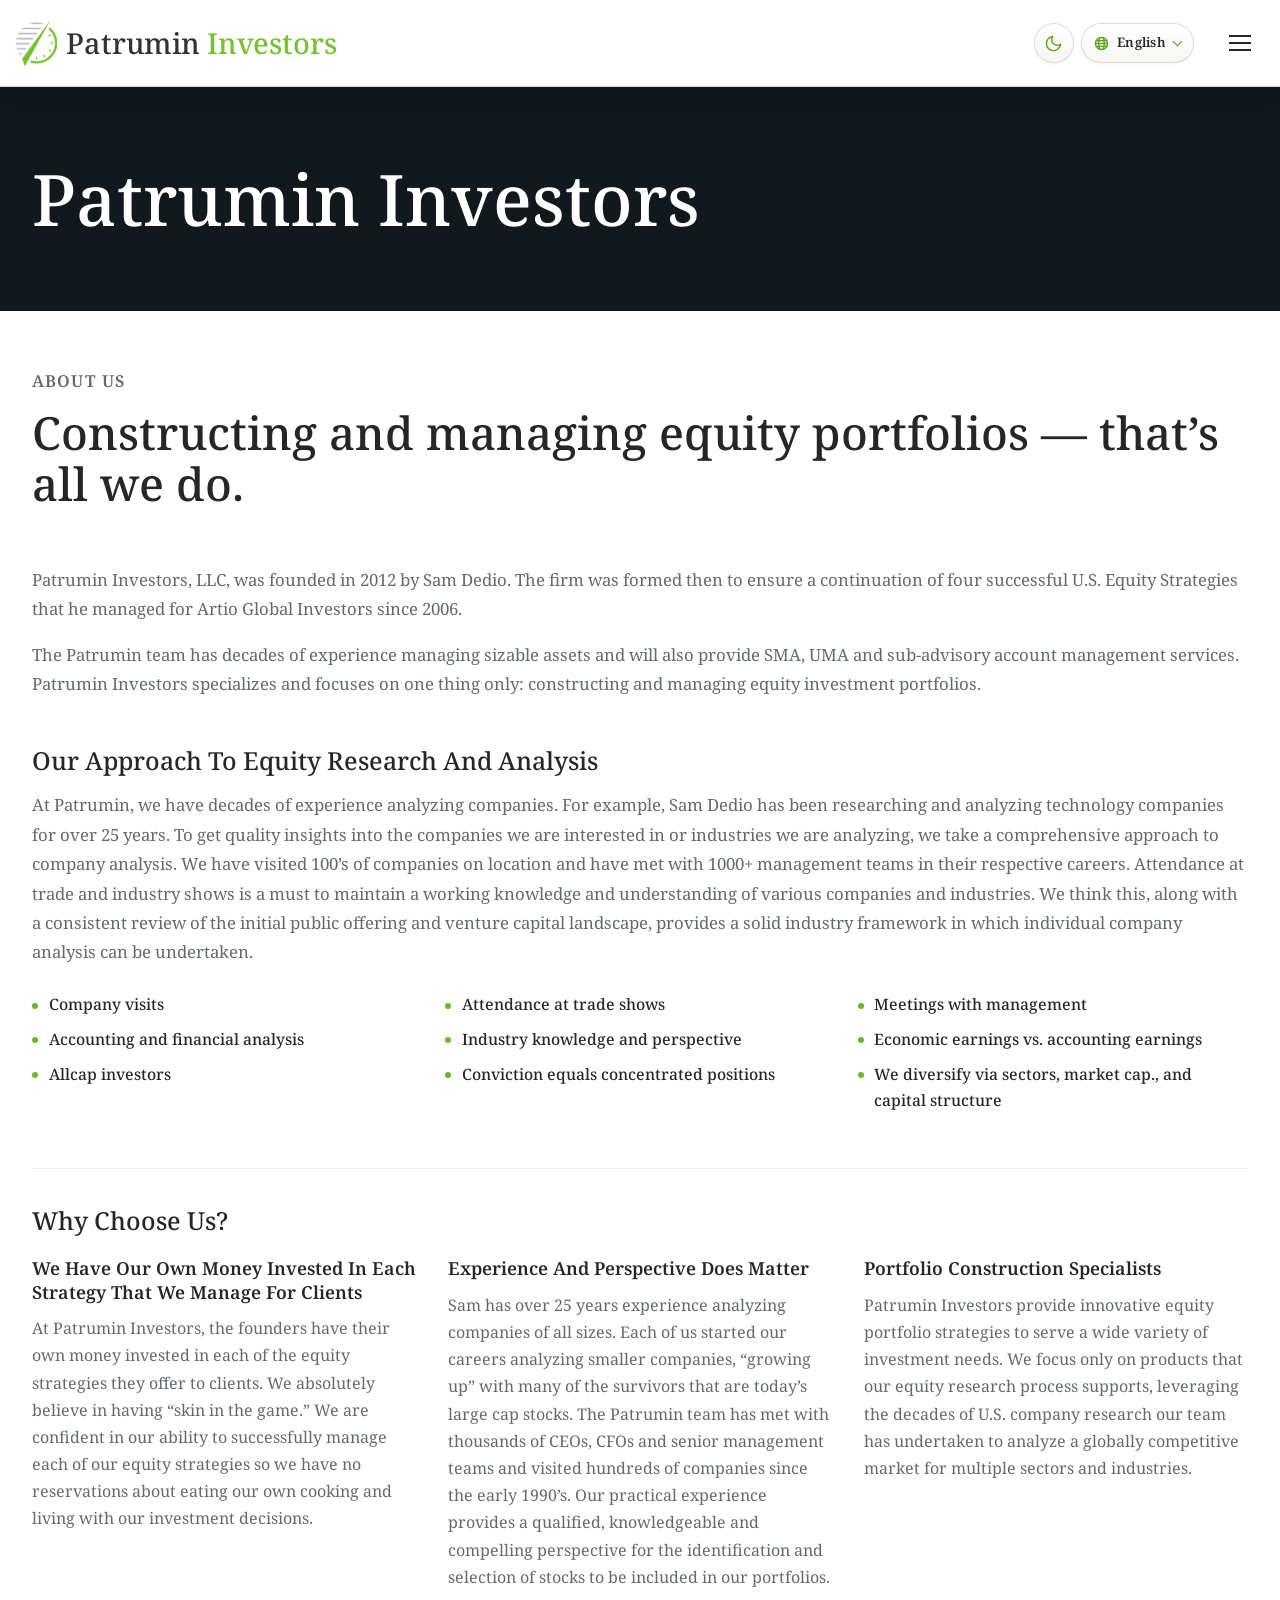
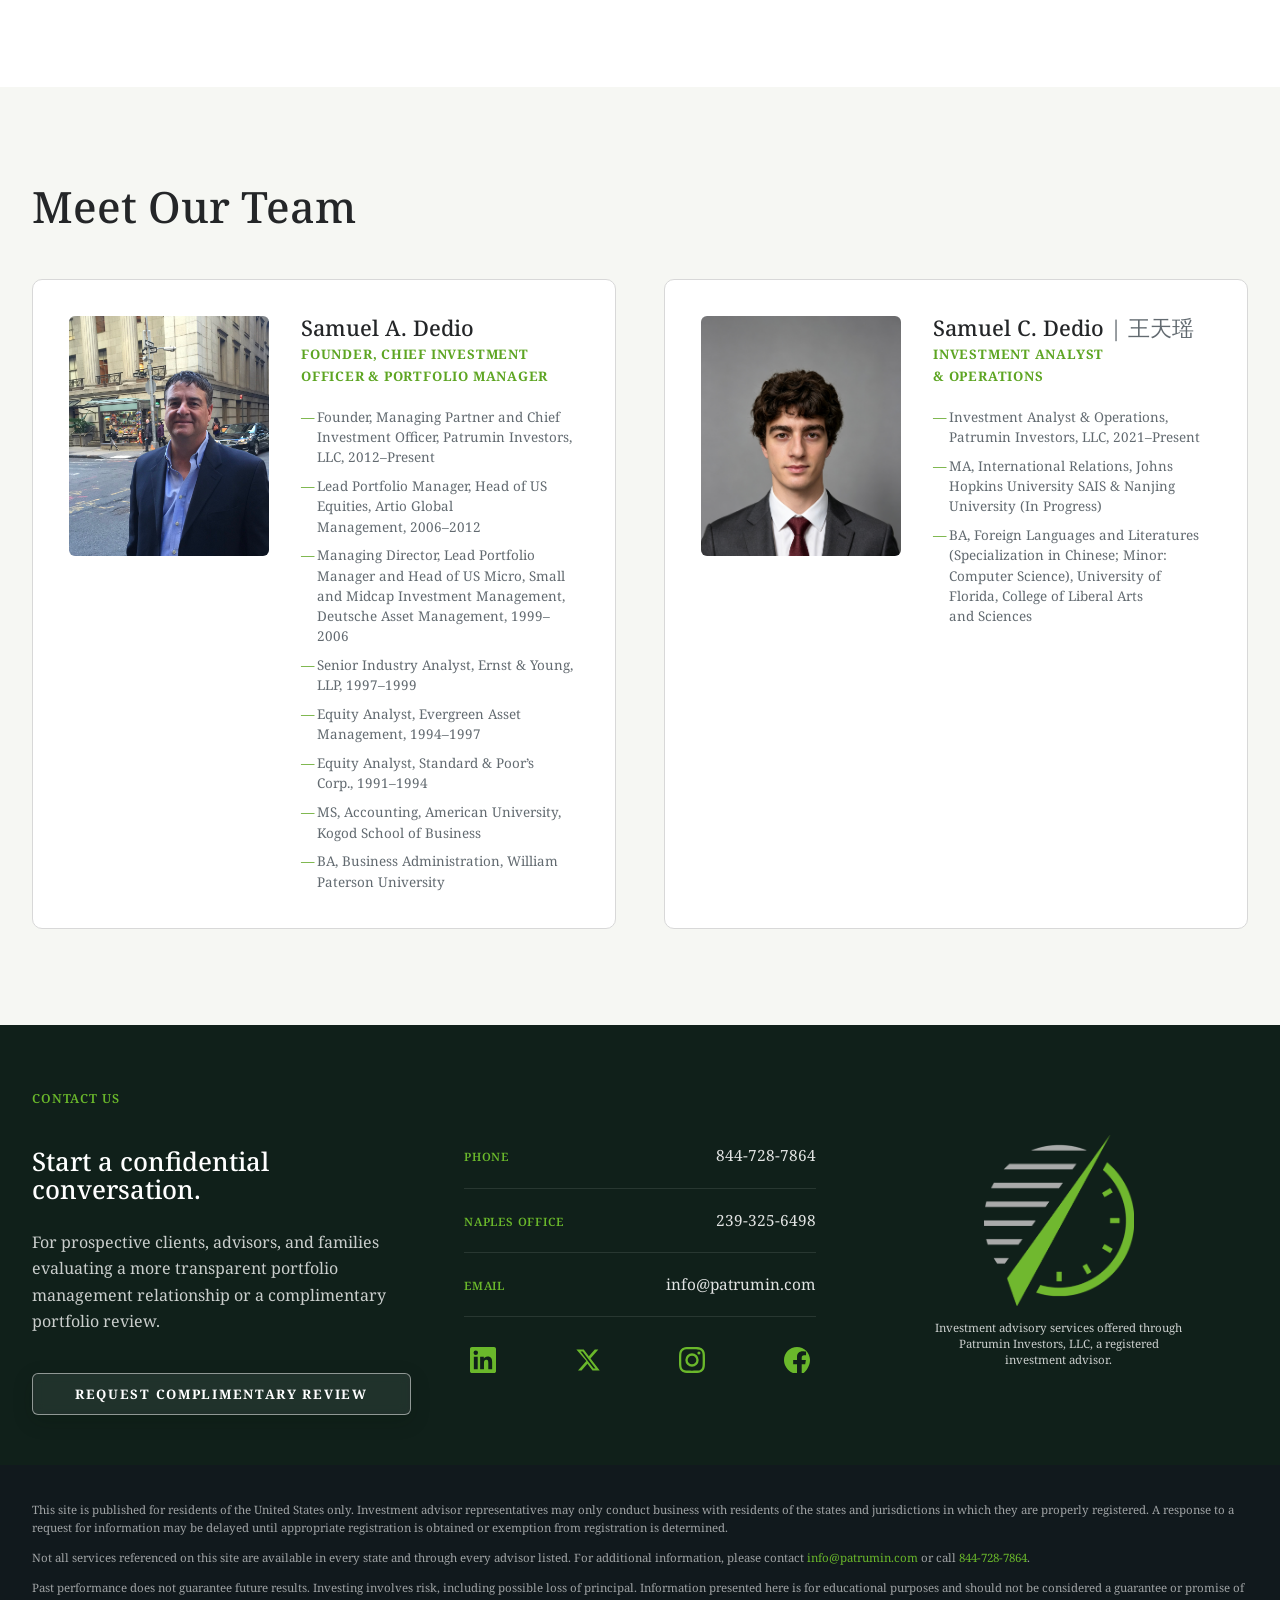
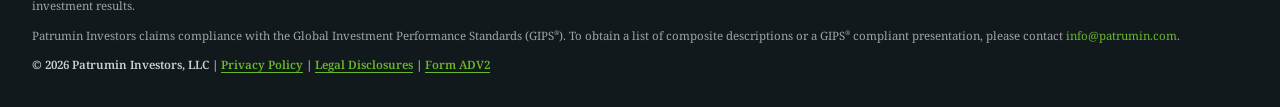
==== commit ab331d7b: "updated website files" ====
--- a/about.html
+++ b/about.html
@@ -5,16 +5,33 @@
     <meta name="viewport" content="width=device-width, initial-scale=1">
     <title>About Patrumin Investors | Team & Firm Overview</title>
     <meta name="description" content="Learn about Patrumin Investors, an independent registered investment adviser, and meet the investment team.">
-    <link rel="stylesheet" href="styles.css?v=38">
-  </head>
+    <link rel="stylesheet" href="styles.css?v=51">
+  <script>
+/* Theme boot — runs before first paint so there is no flash.
+   An explicit choice in localStorage wins; otherwise the OS/browser
+   preference is honoured; otherwise light. */
+(function () {
+  try {
+    var t = localStorage.getItem("patrumin-theme");
+    if (t !== "dark" && t !== "light") {
+      t = window.matchMedia("(prefers-color-scheme: dark)").matches ? "dark" : "light";
+    }
+    document.documentElement.setAttribute("data-theme", t);
+  } catch (e) {
+    document.documentElement.setAttribute("data-theme", "light");
+  }
+})();
+</script>
+</head>
   <body>
     <a class="skip-link" href="#main">Skip to content</a>
 
     <header class="site-header">
       <nav class="main-nav" aria-label="Primary navigation">
-        <a class="brand" href="index.html" aria-label="Patrumin Investors home">
-          <img src="assets/patrumin-logo-clean.png" alt="Patrumin Investors">
-        </a>
+        <a aria-label="Patrumin Investors home" class="brand" href="index.html">
+<img class="brand__mark" alt="" src="assets/patrumin-mark-hd.png"/>
+<span class="brand__name"><span class="brand__name--dark">Patrumin</span> <span class="brand__name--green">Investors</span></span>
+</a>
 
         <button class="nav-toggle" type="button" aria-expanded="false" aria-controls="site-menu">
           <span class="nav-toggle__line"></span>
@@ -36,6 +53,7 @@
               <a href="strategies.html#strategy-custom-balanced" data-i18n="navCustomBalanced">Custom Balanced</a>
             </div>
           </div>
+          <a href="capabilities.html" data-i18n="navCapabilities">Capabilities</a>
           <a href="gips.html" data-i18n="navGipsComposite">GIPS<sup class="reg">&reg;</sup> Reports</a>
           <a href="performance.html" data-i18n="navPerformance">Equity Performance</a>
           <a href="insights.html" data-i18n="navInsights">Insights</a>
@@ -44,7 +62,11 @@
         </div>
 
         <div class="nav-aux" aria-label="Utilities">
-          <label class="language-switch" for="language-select">
+          <button class="theme-toggle" type="button" data-theme-toggle aria-label="Switch to dark mode" title="Switch to dark mode">
+<svg class="theme-toggle__moon" aria-hidden="true" viewBox="0 0 24 24" fill="none" stroke="currentColor" stroke-width="1.8" stroke-linecap="round" stroke-linejoin="round"><path d="M21 12.8A9 9 0 1 1 11.2 3a7 7 0 0 0 9.8 9.8z"></path></svg>
+<svg class="theme-toggle__sun" aria-hidden="true" viewBox="0 0 24 24" fill="none" stroke="currentColor" stroke-width="1.8" stroke-linecap="round" stroke-linejoin="round"><circle cx="12" cy="12" r="4.2"></circle><path d="M12 2.2v2.4M12 19.4v2.4M4.1 4.1l1.7 1.7M18.2 18.2l1.7 1.7M2.2 12h2.4M19.4 12h2.4M4.1 19.9l1.7-1.7M18.2 5.8l1.7-1.7"></path></svg>
+</button>
+<label class="language-switch" for="language-select">
             <svg class="lang-globe" viewBox="0 0 16 16" width="13" height="13" fill="none" stroke="currentColor" stroke-width="1.5" aria-hidden="true"><circle cx="8" cy="8" r="6.5"/><ellipse cx="8" cy="8" rx="2.9" ry="6.5"/><line x1="1.5" y1="8" x2="14.5" y2="8"/><line x1="2" y1="5" x2="14" y2="5"/><line x1="2" y1="11" x2="14" y2="11"/></svg>
 <span aria-hidden="true" class="language-switch__label">English</span>
             <select id="language-select" aria-label="Select language">
@@ -66,16 +88,49 @@
         </div>
       </section>
 
-      <section class="section-padding about-firm-intro" style="background:var(--white);">
-        <div class="section-shell" data-i18n-html="aboutFirm">
-          <div class="section-heading">
-            <h2>An independent, registered investment adviser.</h2>
-          </div>
-          <div class="about-firm-text">
-            <p>Patrumin Investors LLC (&ldquo;the Firm&rdquo; or &ldquo;Patrumin&rdquo;) is an independent investment adviser registered under the Investment Advisers Act of 1940. The Firm was founded in September 2012 and is owned by Samuel Dedio.</p>
-            <p>Patrumin Investors operates as an independent investment management company specializing in U.S. equities, and offers equity-focused portfolio strategies, including the Patrumin U.S. Dividends Plus+ Equity Strategy, Patrumin U.S. Smallcap Equity Strategy, Patrumin U.S. Allcap Equity Strategy, and Patrumin U.S. SMICROCAP Equity Strategy.</p>
-            <p>The Firm also manages strategies that balance equities and fixed income, including Custom Balanced Equity-Income and Custom Balanced strategies designed around each client&rsquo;s income objectives, risk tolerance, and investment time horizon. The Firm manages discretionary accounts for institutional and retail clients.</p>
-            <p>Patrumin&rsquo;s investment management team brings more than 30 years of experience identifying companies with durable competitive advantages and superior free cash flow characteristics. The research process combines proprietary company analysis, direct management engagement, industry conferences, and rigorous financial modeling.</p>
+      <section class="section-padding about-firm-intro" style="background:var(--surface-page);">
+        <div class="section-shell about-firm" data-i18n-html="aboutFirm">
+          <div class="section-heading section-heading--full">
+            <p class="eyebrow">About Us</p>
+            <h2>Constructing and managing equity portfolios &mdash; that&rsquo;s all we do.</h2>
+          </div>
+          <div class="about-prose">
+            <p>Patrumin Investors, LLC, was founded in 2012 by Sam Dedio. The firm was formed then to ensure a continuation of four successful U.S. Equity Strategies that he managed for Artio Global Investors since 2006.</p>
+            <p>The Patrumin team has decades of experience managing sizable assets and will also provide SMA, UMA and sub-advisory account management services. Patrumin Investors specializes and focuses on one thing only: constructing and managing equity investment portfolios.</p>
+          </div>
+
+          <div class="about-approach">
+            <h3>Our Approach To Equity Research And Analysis</h3>
+            <p>At Patrumin, we have decades of experience analyzing companies. For example, Sam Dedio has been researching and analyzing technology companies for over 25 years. To get quality insights into the companies we are interested in or industries we are analyzing, we take a comprehensive approach to company analysis. We have visited 100&rsquo;s of companies on location and have met with 1000+ management teams in their respective careers. Attendance at trade and industry shows is a must to maintain a working knowledge and understanding of various companies and industries. We think this, along with a consistent review of the initial public offering and venture capital landscape, provides a solid industry framework in which individual company analysis can be undertaken.</p>
+            <ul class="strategy-points about-points">
+              <li>Company visits</li>
+              <li>Attendance at trade shows</li>
+              <li>Meetings with management</li>
+              <li>Accounting and financial analysis</li>
+              <li>Industry knowledge and perspective</li>
+              <li>Economic earnings vs. accounting earnings</li>
+              <li>Allcap investors</li>
+              <li>Conviction equals concentrated positions</li>
+              <li>We diversify via sectors, market cap., and capital structure</li>
+            </ul>
+          </div>
+
+          <div class="about-why">
+            <h3>Why Choose Us?</h3>
+            <div class="about-why__grid">
+              <article class="about-why__item">
+                <h4>We Have Our Own Money Invested In Each Strategy That We Manage For Clients</h4>
+                <p>At Patrumin Investors, the founders have their own money invested in each of the equity strategies they offer to clients. We absolutely believe in having &ldquo;skin in the game.&rdquo; We are confident in our ability to successfully manage each of our equity strategies so we have no reservations about eating our own cooking and living with our investment decisions.</p>
+              </article>
+              <article class="about-why__item">
+                <h4>Experience And Perspective Does Matter</h4>
+                <p>Sam has over 25 years experience analyzing companies of all sizes. Each of us started our careers analyzing smaller companies, &ldquo;growing up&rdquo; with many of the survivors that are today&rsquo;s large cap stocks. The Patrumin team has met with thousands of CEOs, CFOs and senior management teams and visited hundreds of companies since the early 1990&rsquo;s. Our practical experience provides a qualified, knowledgeable and compelling perspective for the identification and selection of stocks to be included in our portfolios.</p>
+              </article>
+              <article class="about-why__item">
+                <h4>Portfolio Construction Specialists</h4>
+                <p>Patrumin Investors provide innovative equity portfolio strategies to serve a wide variety of investment needs. We focus only on products that our equity research process supports, leveraging the decades of U.S. company research our team has undertaken to analyze a globally competitive market for multiple sectors and industries.</p>
+              </article>
+            </div>
           </div>
         </div>
       </section>
@@ -83,7 +138,7 @@
       <section class="section-padding" style="background:var(--off-white);">
         <div class="section-shell" data-i18n-html="aboutTeam">
           <div class="section-heading">
-            <h2>The team behind the research.</h2>
+            <h2>Meet Our Team</h2>
           </div>
 
           <div class="team-grid">
@@ -215,6 +270,6 @@
         </div>
       </div>
     </div>
-    <script src="script.js?v=16"></script>
+    <script src="script.js?v=24"></script>
   </body>
 </html>
--- a/styles.css
+++ b/styles.css
@@ -19,6 +19,51 @@
   --header-height: 76px;
   --font-body: "Iskoola Pota", "Noto Serif", Georgia, "Times New Roman", serif;
   --font-heading: "Iskoola Pota", "Noto Serif", Georgia, "Times New Roman", serif;
+
+  /* ── Theme surfaces (light) ──────────────────────────────────────
+     --white / --charcoal / --deep stay literal brand colours and are
+     used for text and panels that are dark in BOTH themes. Anything
+     that flips between light and dark uses the tokens below.        */
+  --surface-page: #ffffff;
+  --surface-card: #ffffff;
+  --surface-header: rgba(255, 255, 255, 0.97);
+  --panel-dark: #242628;
+  --brand-name: #323232;
+  --card-shadow: 0 8px 24px rgba(20, 28, 24, 0.05);
+  color-scheme: light;
+}
+
+/* ══════════════════════════════════════════════════════════════════
+   DARK THEME
+   Set by the inline <head> script as data-theme="dark" on <html>:
+   an explicit choice in localStorage wins, otherwise the OS/browser
+   preference is honoured, otherwise light.
+   ══════════════════════════════════════════════════════════════════ */
+[data-theme="dark"] {
+  color-scheme: dark;
+
+  --surface-page: #121618;
+  --surface-card: #1b2022;
+  --surface-header: rgba(17, 21, 23, 0.94);
+
+  --off-white: #1d2224;
+  --mist: #16211c;
+
+  --ink: #e4e9e9;
+  --charcoal: #f1f4f3;
+  --charcoal-2: #e4e9e9;
+  --muted: #a2adaf;
+
+  --line: #2f3639;
+  --soft-line: #262c2f;
+
+  --brand-name: #f1f4f3;
+  --card-shadow: 0 8px 24px rgba(0, 0, 0, 0.34);
+
+  /* NOTE: --green / --green-dark are deliberately NOT changed here.
+     They are the brand greens and also fill the primary buttons, which
+     carry white text — lightening them lowers button contrast. On the
+     dark page ground #5da522 still reads at roughly 5.7:1 as link text. */
 }
 
 * {
@@ -31,13 +76,13 @@
 
 html,
 body {
-  overflow-x: clip; /* hard stop on sideways scroll from any stray wide element */
+  overflow-x: clip;
 }
 
 body {
   margin: 0;
   color: var(--ink);
-  background: var(--white);
+  background: var(--surface-page);
   font-family: var(--font-body);
   font-size: 16px;
   line-height: 1.65;
@@ -77,8 +122,9 @@
   color: var(--charcoal);
   font-family: var(--font-heading);
   font-weight: 500;
-  line-height: 1.08;
+  line-height: 1.12;
   letter-spacing: 0;
+  width: 100%;
 }
 
 h1 {
@@ -87,7 +133,8 @@
 }
 
 h2 {
-  font-size: 2.7rem;
+  font-size: clamp(1.85rem, 1.5rem + 1.5vw, 4.2rem);
+  text-wrap: normal;
 }
 
 h3 {
@@ -101,7 +148,7 @@
   z-index: 1000;
   padding: 0.75rem 1rem;
   color: var(--white);
-  background: var(--charcoal);
+  background: var(--panel-dark);
   transform: translateY(-150%);
 }
 
@@ -132,7 +179,7 @@
   position: sticky;
   top: 0;
   z-index: 100;
-  background: rgba(255, 255, 255, 0.97);
+  background: var(--surface-header);
   border-bottom: 1px solid var(--soft-line);
   box-shadow: 0 8px 24px rgba(0, 0, 0, 0.04);
   backdrop-filter: blur(14px);
@@ -140,7 +187,7 @@
 
 .topline {
   color: var(--white);
-  background: var(--charcoal);
+  background: var(--panel-dark);
   font-size: 0.8rem;
 }
 
@@ -174,7 +221,6 @@
   gap: 0.75rem;
 }
 
-/* ── Social icons ── */
 .social-links {
   display: flex;
   align-items: center;
@@ -201,7 +247,6 @@
     transform 220ms ease;
 }
 
-/* Platform-specific hover colours */
 .social-links a.social-link--linkedin:hover,
 .social-links a.social-link--linkedin:focus-visible {
   background: #0A66C2;
@@ -226,7 +271,6 @@
   transform: translateY(-1px);
 }
 
-/* Footer social on dark bg */
 .footer-social .social-links a.social-link--linkedin:hover {
   background: #0A66C2;
   border-color: #0A66C2;
@@ -240,7 +284,6 @@
   border-color: #1877F2;
 }
 
-/* ── Language switcher ── */
 .language-switch {
   position: relative;
   display: inline-flex;
@@ -299,10 +342,9 @@
 
 .language-switch option {
   color: var(--white);
-  background: var(--charcoal);
-}
-
-/* ── Main nav ── */
+  background: var(--panel-dark);
+}
+
 .main-nav {
   width: 100%;
   min-height: 76px;
@@ -367,8 +409,6 @@
   position: relative;
 }
 
-/* ── Strategy submenu: hidden on desktop (plain link with underline
-   highlight); shown inline inside the collapsed hamburger menu ── */
 .nav-menu {
   display: none;
 }
@@ -391,7 +431,6 @@
   background: var(--off-white);
 }
 
-/* ── Buttons ── */
 .nav-cta,
 .button {
   display: inline-flex;
@@ -439,7 +478,6 @@
   transition-duration: 100ms;
 }
 
-/* Nav CTA — slightly more compact than hero/section buttons */
 .nav-cta {
   min-height: 36px;
   padding: 0.5rem 0.9rem;
@@ -473,7 +511,6 @@
   transition: transform 320ms cubic-bezier(0.22, 1, 0.36, 1);
 }
 
-/* Open menu: the lines drift apart; they glide back when it closes */
 .main-nav.is-open .nav-toggle__line:first-child {
   transform: translateY(-4px);
 }
@@ -494,7 +531,6 @@
   border: 0;
 }
 
-/* ── Nav utilities (formerly in topline) ── */
 .nav-aux {
   flex-shrink: 0;
   display: flex;
@@ -518,13 +554,12 @@
   border-color: transparent;
 }
 
-/* Language switcher — sleek pill with full language names */
 .nav-aux .language-switch {
   min-height: 40px;
   gap: 0;
-  padding: 0 12px; /* globe and chevron sit as far from the sides as from the top */
+  padding: 0 12px;
   color: var(--charcoal-2);
-  background: linear-gradient(180deg, var(--white) 0%, var(--off-white) 100%);
+  background: linear-gradient(180deg, var(--surface-card) 0%, var(--off-white) 100%);
   border: 1px solid rgba(0, 0, 0, 0.12);
   box-shadow: 0 1px 3px rgba(0, 0, 0, 0.05);
   transition:
@@ -544,8 +579,6 @@
   border-bottom-color: var(--green-dark);
 }
 
-/* Select stretches invisibly over the entire pill — every pixel is clickable.
-   The visible text is the .language-switch__label span, synced by script.js. */
 .nav-aux .language-switch select {
   position: absolute;
   inset: 0;
@@ -558,7 +591,7 @@
 
 .language-switch__label {
   flex: 1;
-  text-align: center; /* centered between globe and chevron */
+  text-align: center;
   padding: 0 8px;
   color: var(--charcoal);
   font-size: 0.82rem;
@@ -576,7 +609,7 @@
 
 .nav-aux .language-switch option {
   color: var(--ink);
-  background: var(--white);
+  background: var(--surface-card);
 }
 
 .lang-globe {
@@ -602,7 +635,6 @@
   background: var(--deep);
 }
 
-/* Overview section is folded into the hero — hide standalone panel */
 .overview {
   display: none;
 }
@@ -650,54 +682,48 @@
 .hero__content {
   position: relative;
   z-index: 2;
-  flex: 1; /* fill the full hero height */
+  flex: 1;
   padding-top: 52px;
   padding-bottom: 44px;
   display: flex;
-  flex-direction: row;
-  align-items: stretch; /* both columns top-align — eyebrows sit on the same line */
-  gap: 4rem;
-}
-
-/* Desktop: type scaled up so the text spans the panel top to bottom */
+  flex-direction: column;
+  justify-content: center;
+  align-items: flex-start;
+}
+
+.hero__inner {
+  display: flex;
+  flex-direction: column;
+  align-items: flex-start;
+  gap: 1.5rem;
+  max-width: none;
+  width: 100%;
+}
+
+.hero__headline {
+  margin: 0;
+  width: 100%;
+  color: var(--white);
+  font-family: var(--font-heading);
+  font-weight: 500;
+  line-height: 1.06;
+  letter-spacing: -0.01em;
+  font-size: clamp(2.6rem, 1rem + 5.2vw, 7.4rem);
+}
+
 @media (min-width: 881px) {
-  .hero__left {
-    justify-content: space-between;
+  .hero__inner {
+    gap: 1.9rem;
+    max-width: none;
   }
 
   .hero h1 {
-    font-size: 5rem;
-  }
-
-  .hero .eyebrow {
-    font-size: 1.02rem;
-  }
-
-  .hero-definition {
-    font-size: 0.94rem;
-  }
-
-  .hero__left > p:not(.eyebrow) {
-    font-size: 1.32rem;
-    line-height: 1.65;
-  }
-
-  .hero__left .button {
-    min-height: 48px;
-    font-size: 0.88rem;
-  }
-
-  .hero__right {
-    justify-content: space-between; /* fills the panel top to bottom */
-  }
-
-  .hero__right-heading {
-    font-size: 2.2rem;
-  }
-
-  .hero__right p {
-    font-size: 1.18rem;
-    line-height: 1.85;
+    font-size: clamp(3.4rem, 0.4rem + 4.4vw, 7.4rem);
+  }
+
+  .hero__inner .button {
+    min-height: 58px;
+    font-size: 1.04rem;
   }
 }
 
@@ -709,13 +735,11 @@
   min-width: 0;
 }
 
-/* Hero subtitle — two even, balanced lines */
 .hero__left > p:not(.eyebrow) {
   max-width: none;
   color: rgba(255, 255, 255, 0.88);
   font-size: 1.15rem;
   line-height: 1.7;
-  text-wrap: balance;
 }
 
 .hero__text {
@@ -738,7 +762,7 @@
   min-width: 0;
   padding-top: 0;
   border-left: 2px solid rgba(255, 255, 255, 0.15);
-  padding-left: 3rem;
+  padding-left: clamp(2rem, 3vw, 3.5rem);
 }
 
 .hero__left .button-row {
@@ -746,8 +770,10 @@
   padding-top: 0;
 }
 
-.hero__left .hero-controls {
-  padding-top: 1rem;
+@media (min-width: 881px) {
+  .hero__left .button-row {
+    margin-top: 0;
+  }
 }
 
 .hero__right .eyebrow {
@@ -762,6 +788,7 @@
   line-height: 1.3;
   margin-top: 0.5rem;
   margin-bottom: 0;
+  width: 100%;
 }
 
 .hero__right p {
@@ -800,7 +827,8 @@
 }
 
 .hero__lede {
-  max-width: 720px;
+  max-width: none;
+  width: 100%;
   margin-top: 1.2rem;
   color: var(--white);
   font-family: var(--font-heading);
@@ -815,33 +843,11 @@
 }
 
 .hero__copy {
-  max-width: 650px;
+  max-width: none;
+  width: 100%;
   margin-top: 1.1rem;
   color: rgba(255, 255, 255, 0.86);
   font-size: 1.05rem;
-}
-
-.hero-controls {
-  display: flex;
-  gap: 0.55rem;
-  margin-top: 2rem;
-}
-
-.hero-dot {
-  width: 34px;
-  height: 4px;
-  border: 0;
-  border-radius: 999px;
-  background: rgba(255, 255, 255, 0.34);
-  cursor: pointer;
-  transition:
-    width 320ms cubic-bezier(0.22, 1, 0.36, 1),
-    background-color 320ms cubic-bezier(0.22, 1, 0.36, 1);
-}
-
-.hero-dot.is-active {
-  width: 48px;
-  background: var(--green);
 }
 
 .hero-band {
@@ -869,15 +875,13 @@
   border-left: 3px solid var(--green);
 }
 
-/* ── Overview ── */
 .overview {
   background: var(--off-white);
 }
 
 .overview__grid,
 .about__grid,
-.review__grid,
-.contact__grid {
+.review__grid {
   display: grid;
   grid-template-columns: 0.95fr 1.05fr;
   gap: 68px;
@@ -887,15 +891,18 @@
 .overview__copy {
   color: var(--muted);
   font-size: 1.05rem;
+  width: 100%;
+  max-width: none;
 }
 
 .section-heading {
-  max-width: 760px;
+  max-width: none;
+  width: 100%;
   margin-bottom: 40px;
 }
 
 .section-heading--wide {
-  max-width: 860px;
+  max-width: none;
 }
 
 .section-heading--full {
@@ -904,13 +911,11 @@
 
 .section-heading p,
 .about__main p,
-.review__grid > div > p,
-.contact__grid > div > p {
+.review__grid > div > p {
   color: var(--muted);
   font-size: 1.03rem;
 }
 
-/* ── Cards ── */
 .card-grid {
   display: grid;
   gap: 22px;
@@ -935,14 +940,14 @@
   padding: 30px;
   border: 1px solid var(--line);
   border-radius: 8px;
-  background: var(--white);
+  background: var(--surface-card);
   box-shadow: 0 8px 24px rgba(20, 28, 24, 0.05);
 }
 
 .principle-card {
   display: flex;
   flex-direction: column;
-  min-height: 0; /* sized by content, not a fixed box */
+  min-height: 0;
   padding: 26px 28px;
 }
 
@@ -981,19 +986,180 @@
   letter-spacing: 0.06em;
 }
 
-/* ── About ── */
+.card-more {
+  margin-top: auto;
+  padding-top: 1rem;
+  align-self: flex-start;
+  color: var(--green-dark);
+  font-size: 0.9rem;
+  font-weight: 600;
+  letter-spacing: 0.02em;
+  text-decoration: underline;
+  text-underline-offset: 3px;
+  text-decoration-color: var(--green);
+}
+
+.card-more:hover {
+  color: var(--green-hover);
+}
+
+/* ── Customized Portfolio Section ── */
+.customization {
+  border-top: 1px solid var(--soft-line);
+  background: var(--surface-page);
+}
+
+.customization.section-padding {
+  padding: 64px 0 80px;
+}
+
+.customization__title {
+  margin: 0;
+  width: 100%;
+  font-size: clamp(2rem, 0.5rem + 3.7vw, 6rem);
+  line-height: 1.1;
+}
+
+.customization__sub {
+  margin-top: 0.9rem;
+  color: var(--green-dark);
+  font-size: clamp(1.05rem, 0.85rem + 0.6vw, 1.45rem);
+  font-weight: 600;
+  letter-spacing: 0.01em;
+}
+
+.customization__lede {
+  margin-top: 1.5rem;
+  width: 100%;
+  color: var(--charcoal);
+  font-family: var(--font-heading);
+  font-size: clamp(1.25rem, 0.85rem + 1.15vw, 2.25rem);
+  font-weight: 500;
+  line-height: 1.32;
+}
+
+.customization__copy {
+  margin-top: 1.5rem;
+  width: 100%;
+  color: var(--muted);
+}
+
+.customization__copy p {
+  font-size: 1.05rem;
+  line-height: 1.8;
+  width: 100%;
+}
+
+.customization__link {
+  display: inline-block;
+  margin-top: 1.8rem;
+  color: var(--green-dark);
+  font-weight: 600;
+  text-decoration: underline;
+  text-underline-offset: 3px;
+  text-decoration-color: var(--green);
+}
+
+.customization__link:hover {
+  color: var(--green-hover);
+}
+
+/* ── Founder Quote Band ── */
+.quote-band {
+  border-top: 1px solid var(--soft-line);
+  border-bottom: 1px solid var(--soft-line);
+  background: var(--mist);
+}
+
+.firm-quote {
+  margin: 0;
+  max-width: none;
+  width: 100%;
+  text-align: left;
+}
+
+.firm-quote__text {
+  color: var(--charcoal);
+  font-family: var(--font-heading);
+  font-size: clamp(1.9rem, 3.9vw - 0.2rem, 6rem);
+  line-height: 1.2;
+  width: 100%;
+}
+
+.firm-quote__by {
+  display: flex;
+  flex-direction: row;
+  flex-wrap: wrap;
+  align-items: baseline;
+  gap: 0.15rem 0.9rem;
+  margin-top: 1.6rem;
+}
+
+.firm-quote__name {
+  color: var(--charcoal);
+  font-weight: 700;
+  font-size: 0.95rem;
+  text-transform: uppercase;
+  letter-spacing: 0.08em;
+}
+
+.firm-quote__role {
+  color: var(--muted);
+  font-size: 0.95rem;
+}
+
+/* ── About Section ── */
 .about {
   border-top: 1px solid var(--soft-line);
   border-bottom: 1px solid var(--soft-line);
-  background:
-    linear-gradient(90deg, var(--white) 0%, var(--white) 55%, var(--mist) 55%, var(--mist) 100%);
+  background: var(--surface-page);
+}
+
+.about.section-padding {
+  padding: 80px 0;
+}
+
+.about__stack {
+  /* Retain standard section-shell margins */
+}
+
+.about__stack .eyebrow {
+  margin-bottom: 1rem;
+}
+
+.about__stack h2 {
+  max-width: none;
+  width: 100%;
+}
+
+.about__copy {
+  margin-top: 2.2rem;
+  width: 100%;
+  color: var(--muted);
+}
+
+.about__copy p {
+  font-size: 1.05rem;
+  line-height: 1.75;
+  width: 100%;
+}
+
+@media (min-width: 900px) {
+  .about__copy {
+    display: grid;
+    grid-template-columns: 1fr 1fr;
+    gap: 2.6rem;
+  }
+  .about__copy p + p {
+    margin-top: 0;
+  }
 }
 
 .leader-panel {
   padding: 40px;
   border-left: 5px solid var(--green);
   border-radius: 8px;
-  background: var(--white);
+  background: var(--surface-card);
   box-shadow: var(--shadow);
 }
 
@@ -1018,9 +1184,9 @@
   color: var(--muted);
 }
 
-/* ── Strategy ── */
+/* ── Strategy Section ── */
 .strategy {
-  background: var(--white);
+  background: var(--surface-page);
 }
 
 .strategy-nav {
@@ -1028,6 +1194,7 @@
   flex-wrap: wrap;
   gap: 0.6rem;
   margin-bottom: 30px;
+  justify-content: center;
 }
 
 .strategy-nav a {
@@ -1064,7 +1231,7 @@
   padding: 36px 40px;
   border: 1px solid var(--line);
   border-radius: 8px;
-  background: var(--white);
+  background: var(--surface-card);
   box-shadow: 0 8px 24px rgba(20, 28, 24, 0.05);
 }
 
@@ -1076,17 +1243,36 @@
   margin-bottom: 1.4rem;
 }
 
+.strategy-panel__heading {
+  display: flex;
+  flex-direction: column;
+  gap: 0.45rem;
+  flex: 1;
+  min-width: 0;
+}
+
+.strategy-panel__name {
+  margin: 0;
+  font-size: 1.55rem;
+  line-height: 1.15;
+  width: 100%;
+}
+
+.strategy-panel__tag {
+  color: var(--muted);
+  opacity: 0.72;
+  font-size: 0.72rem;
+  font-weight: 500;
+  letter-spacing: 0.04em;
+  text-transform: uppercase;
+  line-height: 1.4;
+}
+
 .strategy-panel__cta {
   flex-shrink: 0;
-  margin-top: 10px;
   min-height: 34px;
   padding: 0.4rem 1rem;
   font-size: 0.74rem;
-}
-
-.strategy-panel h3 {
-  margin-top: 0.5rem;
-  font-size: 1.4rem;
 }
 
 .strategy-panel__body p + p {
@@ -1108,6 +1294,7 @@
 .strategy-points {
   color: var(--muted);
   font-size: 0.98rem;
+  width: 100%;
 }
 
 .strategy-risk {
@@ -1190,7 +1377,7 @@
   padding: 42px;
   border-radius: 8px;
   color: var(--white);
-  background: var(--charcoal);
+  background: var(--panel-dark);
 }
 
 .strategy-callout .eyebrow {
@@ -1221,19 +1408,14 @@
   color: var(--green);
 }
 
-/* ── GIPS Composite Reports ── */
 .gips-composite {
   background: var(--off-white);
 }
 
-/* Tighter padding below the report grid */
 .gips-composite.section-padding {
   padding-bottom: 64px;
 }
 
-/* ── Uniform intro band under every page hero ──
-   Same space above and below the first text block on all subpages,
-   so the intro sits centered between the black bar and what follows. */
 .page-hero + .section-padding {
   padding-top: 56px;
 }
@@ -1256,7 +1438,7 @@
   padding: 28px;
   border: 1px solid var(--line);
   border-radius: 8px;
-  background: var(--white);
+  background: var(--surface-card);
   box-shadow: 0 6px 18px rgba(20, 28, 24, 0.05);
 }
 
@@ -1282,76 +1464,28 @@
 
 .button--outline {
   color: var(--charcoal);
-  background: var(--white);
+  background: var(--surface-card);
   border-color: var(--line);
 }
 
 .button--outline:hover {
   color: var(--charcoal);
-  background: var(--white);
+  background: var(--surface-card);
   border-color: rgba(0,0,0,0.18);
   box-shadow: 0 4px 18px rgba(0,0,0,0.13);
 }
 
-/* ── Performance / Review ── */
 .review {
-  background: var(--white);
-}
-
-.review__grid,
-.contact__grid {
-  align-items: center;
-}
-
-.contact__grid {
-  grid-template-columns: repeat(3, 1fr);
-  gap: 3rem;
-  align-items: stretch; /* all three columns share top and bottom edges */
-}
-
-/* Spacing: eyebrow → h2 → supporting copy */
-.review__grid > div > h2,
-.contact__grid > div > h2 {
-  margin-top: 0.5rem;
-}
-
-.section-heading h2 + p,
-.about__main h2 + p,
-.review__grid > div > h2 + p,
-.contact__grid > div > h2 + p {
-  margin-top: 1.4rem;
-}
-
-.review__grid .button {
-  margin-top: 1.8rem;
-}
-
-.review-list {
+  background: var(--surface-page);
+}
+
+.review__grid {
   display: grid;
-  grid-template-columns: repeat(2, 1fr);
-  gap: 1px;
-  overflow: hidden;
-  border: 1px solid var(--line);
-  border-radius: 8px;
-  background: var(--line);
-}
-
-.review-list article {
-  min-height: 190px;
-  padding: 30px;
-  background: var(--white);
-}
-
-/* ── Insights ── */
-.insights {
-  background: var(--off-white);
-}
-
-.insight-card {
-  min-height: 280px;
-}
-
-/* ── Contact ── */
+  grid-template-columns: 0.95fr 1.05fr;
+  gap: 68px;
+  align-items: start;
+}
+
 .contact {
   position: relative;
   overflow: hidden;
@@ -1359,16 +1493,17 @@
   background: #10201a;
 }
 
-/* Content fills more of the pane vertically; columns tucked in from the edges */
 .contact.section-padding {
   padding: 64px 0 50px;
 }
 
 .contact .contact__grid {
-  padding: 0 2.5rem;
-}
-
-/* background mark removed — mark is now the explicit center column element */
+  display: grid;
+  grid-template-columns: repeat(3, minmax(0, 1fr));
+  gap: 2.5rem;
+  align-items: stretch;
+  padding: 0;
+}
 
 .contact .section-shell {
   position: relative;
@@ -1390,54 +1525,57 @@
 
 .contact__grid > div > p {
   color: rgba(255, 255, 255, 0.78);
-  max-width: 28rem;
-  text-wrap: balance; /* even, full lines — no widows */
-}
-
-/* Left column: everything spans one shared width, button pinned to the bottom */
+  width: 100%;
+}
+
 .contact__grid > div:first-child {
   display: flex;
   flex-direction: column;
   max-width: 28rem;
+  justify-self: start;
 }
 
 .contact__grid > div:first-child > p {
   max-width: none;
 }
 
-/* Request button lives under the blurb in the left column */
 .contact__grid > div:first-child .button {
   margin-top: 2.2rem;
   width: 100%;
   max-width: 26rem;
-  background: transparent;
-  border-color: rgba(255, 255, 255, 0.35);
+  border-radius: 6px;
   color: var(--white);
-  letter-spacing: 0.05em;
-  font-size: 0.76rem;
+  font-size: 0.82rem;
+  letter-spacing: 0.13em;
+  background: rgba(255, 255, 255, 0.08);
+  border: 1.5px solid rgba(255, 255, 255, 0.5);
+  -webkit-backdrop-filter: blur(6px) saturate(120%);
+  backdrop-filter: blur(6px) saturate(120%);
+  box-shadow: 0 6px 20px rgba(8, 20, 6, 0.18);
+  transition:
+    background-color 240ms ease,
+    border-color 240ms ease;
 }
 
 .contact__grid > div:first-child .button:hover {
-  background: rgba(255, 255, 255, 0.1);
-  border-color: rgba(255, 255, 255, 0.6);
-  box-shadow: none;
-}
-
-/* Blurb hugs the left edge — mirror of the contact actions on the right */
-.contact__grid > div:first-child {
-  justify-self: start;
+  background: rgba(255, 255, 255, 0.18);
+  border-color: rgba(255, 255, 255, 0.7);
+  box-shadow: 0 6px 20px rgba(8, 20, 6, 0.18);
 }
 
 .contact-actions {
   display: flex;
   flex-direction: column;
-  gap: 0;
+  width: 100%;
+  max-width: 22rem;
+  justify-self: center;
+  align-self: center;
 }
 
 .contact-link {
   display: flex;
   align-items: baseline;
-  justify-content: space-between; /* green label left, number/email right */
+  justify-content: space-between;
   gap: 10px;
   padding: 19px 0;
   border: none;
@@ -1465,86 +1603,110 @@
   background: transparent;
 }
 
-
-/* ── Contact actions — pushed to right edge, mirroring the blurb on the left.
-   Same 26rem cap as the blurb so both columns are equidistant from the
-   centered logo and from their respective page edges. ── */
-.contact-actions {
+.contact-brand {
   display: flex;
   flex-direction: column;
-  width: 100%;
-  max-width: 20rem;
+  justify-content: center;
+  align-items: center;
   justify-self: center;
-}
-
-/* Right column: big mark on top, advisory note at the bottom,
-   text justified edge-to-edge with the icon */
-.contact-brand {
-  display: flex;
-  flex-direction: column;
-  justify-content: space-between; /* logo top-aligned, note bottom-aligned */
-  justify-self: end;
-  width: max-content;
-  max-width: 100%;
+  width: 100%;
+  max-width: 280px;
+  min-width: 0;
 }
 
 .contact-brand__mark {
   width: 150px;
   height: auto;
-  margin: 0 auto; /* centered over the note */
+  margin: 0 auto;
   opacity: 0.95;
 }
 
 .contact-brand__note {
-  margin-top: 1.7rem;
-  color: rgba(255, 255, 255, 0.58);
-  font-size: 0.6rem;
-  letter-spacing: 0.015em;
-  line-height: 1.5;
-  text-align: left;
-  white-space: nowrap; /* single line, bottom-aligned with the social row */
-  max-width: none;
-}
-
-/* Stacked mobile layout: let the line wrap */
-@media (max-width: 1040px) {
+  margin-top: 0.8rem;
+  color: rgba(255, 255, 255, 0.62);
+  font-size: 0.72rem;
+  line-height: 1.4;
+  text-align: center;
+  white-space: normal;
+  max-width: 260px;
+}
+
+@media (max-width: 1240px) {
+  .contact__grid {
+    grid-template-columns: 1fr;
+    gap: 2rem;
+  }
+
   .contact-brand {
-    width: 300px;
+    align-items: flex-start;
+    justify-self: start;
+    width: min(100%, 420px);
+  }
+
+  .contact-brand__mark {
+    margin: 0;
   }
 
   .contact-brand__note {
     white-space: normal;
-    font-size: 0.72rem;
-    line-height: 1.6;
-  }
-}
-
-/* Social icons under the Request button in the contact pane */
+    font-size: 0.7rem;
+    line-height: 1.4;
+    text-align: left;
+  }
+
+  .contact-actions {
+    max-width: none;
+    justify-self: start;
+    align-self: start;
+  }
+}
+
 .contact-social {
   display: flex;
   align-items: center;
-  justify-content: space-between; /* spread evenly, first/last flush with the lines above */
+  justify-content: space-between;
   margin-top: auto;
   padding-top: 24px;
 }
 
-/* ── Hero buttons — outline style ── */
-.hero__left .button {
-  background: transparent;
-  border-color: rgba(255, 255, 255, 0.45);
+.hero__inner .button {
+  min-height: 50px;
+  padding: 0.95rem 1.7rem;
+  border-radius: 6px;
   color: var(--white);
-  font-size: 0.8rem;
-  letter-spacing: 0.05em;
-}
-.hero__left .button:hover {
-  background: rgba(255, 255, 255, 0.12);
-  border-color: rgba(255, 255, 255, 0.75);
-  box-shadow: none;
-}
-
-
-
-/* ── GIPS modal ── */
+  font-size: 0.82rem;
+  letter-spacing: 0.13em;
+  background: rgba(255, 255, 255, 0.08);
+  border: 1.5px solid rgba(255, 255, 255, 0.5);
+  -webkit-backdrop-filter: blur(6px) saturate(120%);
+  backdrop-filter: blur(6px) saturate(120%);
+  box-shadow: 0 6px 20px rgba(8, 20, 6, 0.18);
+  transition:
+    background-color 240ms ease,
+    border-color 240ms ease;
+}
+
+.hero__inner .button--primary {
+  background: var(--green);
+  border-color: var(--green);
+  box-shadow: 0 8px 22px rgba(22, 62, 8, 0.28);
+}
+
+.hero__inner .button--primary:hover {
+  background: var(--green-hover);
+  border-color: var(--green-hover);
+}
+
+.hero__inner .button sup.reg {
+  margin-left: -0.25em;
+}
+
+.hero__inner .button--secondary:hover {
+  background: rgba(255, 255, 255, 0.18);
+  border-color: rgba(255, 255, 255, 0.7);
+  box-shadow: 0 6px 20px rgba(8, 20, 6, 0.18);
+}
+
 .gips-modal {
   display: none;
   position: fixed;
@@ -1568,7 +1730,7 @@
   z-index: 1;
   width: min(480px, calc(100vw - 48px));
   padding: 40px;
-  background: var(--white);
+  background: var(--surface-card);
   border-radius: 10px;
   box-shadow: 0 24px 64px rgba(10, 20, 14, 0.28);
 }
@@ -1625,7 +1787,7 @@
   font-size: 0.94rem;
   font-family: var(--font-body);
   color: var(--charcoal);
-  background: var(--white);
+  background: var(--surface-card);
   box-sizing: border-box;
   transition: border-color 160ms;
 }
@@ -1666,7 +1828,190 @@
   color: var(--muted);
 }
 
-/* ── Footer ── */
+.gips-modal__field textarea {
+  width: 100%;
+  min-height: 112px;
+  resize: vertical;
+  padding: 0.6rem 0.8rem;
+  border: 1px solid var(--line);
+  border-radius: 5px;
+  font-size: 0.94rem;
+  font-family: var(--font-body);
+  line-height: 1.5;
+  color: var(--charcoal);
+  background: var(--surface-card);
+  box-sizing: border-box;
+  transition: border-color 160ms;
+}
+.gips-modal__field textarea:focus {
+  outline: none;
+  border-color: var(--green-dark);
+  box-shadow: 0 0 0 3px rgba(52, 106, 60, 0.12);
+}
+
+.contact-modal__head {
+  display: flex;
+  align-items: center;
+  gap: 14px;
+  margin: 0.2rem 0 0.2rem;
+}
+.contact-modal__avatar {
+  flex: 0 0 auto;
+  width: 58px;
+  height: 58px;
+  border-radius: 50%;
+  background-image: url("assets/sam-a-dedio.jpg");
+  background-repeat: no-repeat;
+  background-size: 245%;
+  background-position: 62% 24%;
+  border: 2px solid var(--off-white);
+  box-shadow: 0 2px 8px rgba(10, 20, 14, 0.18);
+}
+.contact-modal__who strong {
+  display: block;
+  font-size: 1rem;
+  color: var(--charcoal);
+}
+.contact-modal__who span {
+  font-size: 0.8rem;
+  color: var(--muted);
+}
+
+#contact-modal .gips-modal__privacy {
+  width: 100%;
+  text-align: left;
+}
+
+.hero-contact {
+  position: absolute;
+  right: 0;
+  bottom: 36px;
+  z-index: 3;
+  display: inline-flex;
+  align-items: center;
+  gap: 0.85rem;
+  padding: 0;
+  background: none;
+  border: none;
+  cursor: pointer;
+  font-family: var(--font-body);
+}
+
+.hero-contact__label {
+  display: inline-flex;
+  flex-direction: column;
+  text-align: right;
+  line-height: 1.3;
+  opacity: 0;
+  transform: translateX(8px);
+  transition: opacity 300ms ease, transform 300ms ease;
+  pointer-events: none;
+}
+.hero-contact__label small {
+  font-size: 0.68rem;
+  letter-spacing: 0.09em;
+  text-transform: uppercase;
+  color: var(--green);
+}
+.hero-contact__label span {
+  font-size: 0.96rem;
+  font-weight: 500;
+  color: var(--white);
+}
+.hero-contact:hover .hero-contact__label,
+.hero-contact:focus-visible .hero-contact__label {
+  opacity: 1;
+  transform: translateX(0);
+}
+
+.hero-contact__photo {
+  position: relative;
+  width: 92px;
+  height: 92px;
+  border-radius: 50%;
+  background-image: url("assets/sam-a-dedio.jpg");
+  background-repeat: no-repeat;
+  background-size: 245%;
+  background-position: 62% 24%;
+  border: 2px solid rgba(255, 255, 255, 0.85);
+  box-shadow: 0 8px 26px rgba(6, 12, 8, 0.42);
+  transition:
+    transform 280ms cubic-bezier(0.22, 1, 0.36, 1),
+    box-shadow 280ms ease,
+    border-color 280ms ease;
+}
+.hero-contact:hover .hero-contact__photo,
+.hero-contact:focus-visible .hero-contact__photo {
+  transform: scale(1.05);
+  border-color: #fff;
+  box-shadow: 0 12px 34px rgba(6, 12, 8, 0.5);
+}
+
+.hero-contact__badge {
+  position: absolute;
+  right: -3px;
+  bottom: -3px;
+  width: 30px;
+  height: 30px;
+  display: flex;
+  align-items: center;
+  justify-content: center;
+  border-radius: 50%;
+  background: var(--green);
+  color: #fff;
+  border: 2px solid rgba(255, 255, 255, 0.92);
+  box-shadow: 0 2px 6px rgba(0, 0, 0, 0.3);
+}
+.hero-contact__badge svg {
+  width: 15px;
+  height: 15px;
+  display: block;
+}
+
+@media (prefers-reduced-motion: no-preference) {
+  .hero-contact__photo::after {
+    content: "";
+    position: absolute;
+    inset: -2px;
+    border-radius: 50%;
+    box-shadow: 0 0 0 0 rgba(106, 184, 43, 0.5);
+    animation: heroContactPulse 2.8s ease-out infinite;
+    pointer-events: none;
+  }
+  .hero-contact:hover .hero-contact__photo::after,
+  .hero-contact:focus-visible .hero-contact__photo::after {
+    animation: none;
+  }
+}
+@keyframes heroContactPulse {
+  0% { box-shadow: 0 0 0 0 rgba(106, 184, 43, 0.5); }
+  70% { box-shadow: 0 0 0 14px rgba(106, 184, 43, 0); }
+  100% { box-shadow: 0 0 0 0 rgba(106, 184, 43, 0); }
+}
+
+@media (max-width: 1040px) {
+  .hero-contact {
+    position: static;
+    align-self: flex-end;
+    margin-top: 1.75rem;
+  }
+  .hero-contact__label {
+    opacity: 1;
+    transform: none;
+  }
+}
+
+@media (max-width: 620px) {
+  .hero-contact__photo {
+    width: 76px;
+    height: 76px;
+  }
+  .hero-contact__badge {
+    width: 26px;
+    height: 26px;
+  }
+}
+
 .site-footer {
   color: rgba(255, 255, 255, 0.76);
   background: var(--deep);
@@ -1693,7 +2038,6 @@
   object-fit: contain;
 }
 
-/* ── Footer SVG social icons ── */
 .footer-social-icons {
   display: flex;
   gap: 12px;
@@ -1706,7 +2050,7 @@
   display: inline-flex;
   align-items: center;
   justify-content: center;
-  padding: 6px; /* comfortable tap target around the floating glyph */
+  padding: 6px;
   background: none;
   border-radius: 0;
   color: rgba(255, 255, 255, 0.6);
@@ -1734,7 +2078,6 @@
   transform: translateY(-1px);
 }
 
-/* Brand colors appear on hover only */
 .social-btn.linkedin:hover,
 .social-btn.linkedin:focus-visible { color: #0A66C2; }
 .social-btn.x-corp:hover,
@@ -1768,7 +2111,6 @@
   font-weight: 600;
 }
 
-/* ── Responsive ── */
 @media (max-width: 1040px) {
   h1 {
     font-size: 3.2rem;
@@ -1791,7 +2133,6 @@
     grid-template-columns: 1fr;
   }
 
-  /* Hero collapses to 1 col at tablet */
   .hero__content {
     flex-direction: column;
     gap: 2rem;
@@ -1804,7 +2145,6 @@
     padding-top: 1.5rem;
   }
 
-  /* Contact: hide mark column, stack to 1 col */
   .contact__grid {
     grid-template-columns: 1fr;
     gap: 2rem;
@@ -1814,7 +2154,6 @@
     justify-self: start;
   }
 
-  /* Stacked layout: contact actions back to full width on the left */
   .contact-actions {
     max-width: none;
     justify-self: start;
@@ -1825,11 +2164,10 @@
   }
 
   .about {
-    background: var(--white);
-  }
-}
-
-/* Nav collapses to the hamburger before the link bar can overflow */
+    background: var(--surface-page);
+  }
+}
+
 @media (max-width: 1319px) {
 
   :root {
@@ -1861,7 +2199,7 @@
   }
 
   .nav-links {
-    justify-content: normal; /* full-width rows, not a packed right column */
+    justify-content: normal;
     position: absolute;
     left: 0;
     right: 0;
@@ -1871,7 +2209,7 @@
     max-height: 0;
     overflow: hidden;
     border-bottom: 1px solid var(--line);
-    background: var(--white);
+    background: var(--surface-card);
     transition: max-height 220ms ease;
   }
 
@@ -1940,9 +2278,8 @@
   }
 
   .contact-social {
-    max-width: 20rem; /* keep the spread sensible when the column goes full-width */
-  }
-
+    max-width: 20rem;
+  }
 }
 
 @media (max-width: 620px) {
@@ -2023,7 +2360,14 @@
   }
 
   .strategy-panel__top {
-    flex-wrap: wrap;
+    flex-direction: column;
+    gap: 0.8rem;
+  }
+
+  .strategy-panel__meta {
+    align-items: flex-start;
+    text-align: left;
+    max-width: none;
   }
 
   .strategy-points {
@@ -2039,7 +2383,6 @@
   }
 }
 
-/* ── Hero definition (dictionary-style) ── */
 .hero__definition {
   margin-top: 0.75rem;
   color: rgba(255, 255, 255, 0.52);
@@ -2048,7 +2391,6 @@
   letter-spacing: 0.01em;
 }
 
-/* ── Instagram social icon ── */
 .social-links a.social-link--instagram:hover,
 .social-links a.social-link--instagram:focus-visible {
   background: #E4405F;
@@ -2057,26 +2399,19 @@
   transform: translateY(-1px);
 }
 
-/* ── Orphan / widow control, sitewide ── */
 h1,
 h2,
-h3 {
-  text-wrap: balance;
-}
-
+h3,
 p,
 li {
-  text-wrap: pretty;   /* fallback: prevents single-word last lines */
-  text-wrap: balance;  /* preferred: evens out all lines, no stub endings */
-}
-
-/* Footer legal text wraps naturally, full line width */
+  text-wrap: normal;
+}
+
 .site-footer p,
 .site-footer li {
   text-wrap: wrap;
 }
 
-/* ── Registered mark — small, raised, up and to the right ── */
 sup.reg {
   font-size: 0.55em;
   line-height: 0;
@@ -2084,22 +2419,177 @@
   letter-spacing: 0;
 }
 
-
-/* ── About page — firm tagline ── */
 .about-firm-intro h2 {
-  font-size: 1.75rem;
-}
-
-/* ── GIPS report-item description ── */
+  font-size: clamp(1.8rem, 1.1rem + 2.2vw, 4.4rem);
+}
+
+.about-prose {
+  margin-top: 1.4rem;
+  color: var(--muted);
+  width: 100%;
+}
+
+.about-prose p {
+  font-size: 1.05rem;
+  line-height: 1.75;
+  width: 100%;
+}
+
+.about-prose p + p {
+  margin-top: 1rem;
+}
+
+.about-approach {
+  margin-top: 3rem;
+  width: 100%;
+}
+
+.about-approach h3,
+.about-why h3 {
+  font-size: 1.55rem;
+  margin-bottom: 1rem;
+}
+
+.about-approach > p {
+  color: var(--muted);
+  font-size: 1.05rem;
+  line-height: 1.75;
+  width: 100%;
+}
+
+.about-points {
+  margin-top: 1.6rem;
+}
+
+.about-points li {
+  color: var(--charcoal);
+  font-weight: 500;
+}
+
+@media (min-width: 760px) {
+  .about-points {
+    grid-template-columns: repeat(3, minmax(160px, 1fr));
+  }
+}
+
+.about-why {
+  margin-top: 3.4rem;
+  padding-top: 2.4rem;
+  border-top: 1px solid var(--soft-line);
+  width: 100%;
+}
+
+.about-why__grid {
+  display: grid;
+  grid-template-columns: repeat(3, 1fr);
+  gap: 2rem;
+  margin-top: 1.4rem;
+}
+
+.about-why__item h4 {
+  margin: 0 0 0.7rem;
+  color: var(--charcoal);
+  font-family: var(--font-heading);
+  font-size: 1.12rem;
+  font-weight: 600;
+  line-height: 1.3;
+}
+
+.about-why__item p {
+  color: var(--muted);
+  font-size: 1rem;
+  line-height: 1.7;
+}
+
+@media (max-width: 900px) {
+  .about-why__grid {
+    grid-template-columns: 1fr;
+    gap: 1.6rem;
+  }
+}
+
 .gips-report-desc {
   color: var(--muted);
   font-size: 0.92rem;
   margin-top: 0.75rem;
 }
 
-/* ── Privacy policy document ── */
+.gips-notes {
+  margin-top: 40px;
+  padding-top: 28px;
+  border-top: 1px solid var(--soft-line);
+  color: var(--muted);
+  font-size: 0.9rem;
+  line-height: 1.7;
+}
+
+.gips-notes p + p {
+  margin-top: 0.9rem;
+}
+
+.gips-notes a {
+  color: var(--green-dark);
+  text-decoration: underline;
+  text-underline-offset: 2px;
+}
+
+.built-around {
+  border-top: 1px solid var(--soft-line);
+  background: var(--off-white);
+}
+
+.built-around__copy {
+  color: var(--muted);
+  width: 100%;
+}
+
+.built-around__copy p {
+  font-size: 1.05rem;
+  line-height: 1.75;
+  width: 100%;
+}
+
+.built-around__copy p + p {
+  margin-top: 1rem;
+}
+
+@media (min-width: 900px) {
+  .built-around__copy {
+    columns: 2;
+    column-gap: 3rem;
+  }
+  .built-around__copy p {
+    break-inside: avoid;
+  }
+}
+
+.built-around__kicker {
+  margin-top: 2.2rem;
+  padding-top: 1.6rem;
+  border-top: 2px solid var(--green);
+  color: var(--charcoal);
+  font-family: var(--font-heading);
+  font-size: clamp(1.2rem, 0.8rem + 1.25vw, 2.2rem);
+  line-height: 1.36;
+  width: 100%;
+}
+
+.research-prose {
+  margin-top: 1.4rem;
+  margin-bottom: 2.4rem;
+  color: var(--muted);
+  width: 100%;
+}
+
+.research-prose p {
+  font-size: 1.05rem;
+  line-height: 1.75;
+  width: 100%;
+}
+
 .privacy-doc {
-  max-width: 760px;
+  max-width: none;
+  width: 100%;
 }
 
 .privacy-divider {
@@ -2115,6 +2605,7 @@
   margin-bottom: 2.5rem;
   padding-bottom: 2rem;
   border-bottom: 1px solid var(--line);
+  width: 100%;
 }
 
 .privacy-doc h2 {
@@ -2123,12 +2614,14 @@
   color: var(--charcoal);
   margin-top: 2.2rem;
   margin-bottom: 0.7rem;
+  width: 100%;
 }
 
 .privacy-doc p {
   color: var(--muted);
   font-size: 1rem;
   line-height: 1.75;
+  width: 100%;
 }
 
 .privacy-doc ol {
@@ -2186,7 +2679,6 @@
   color: var(--muted);
 }
 
-/* ── Page transitions (View Transitions API — progressive enhancement) ── */
 @view-transition {
   navigation: auto;
 }
@@ -2196,7 +2688,6 @@
   animation-duration: 220ms;
 }
 
-/* ── Scroll-reveal (elements get .reveal via script.js) ── */
 @media (prefers-reduced-motion: no-preference) {
   .reveal {
     opacity: 0;
@@ -2212,7 +2703,6 @@
   }
 }
 
-/* ── GIPS modal success state ── */
 .gips-modal__success p[data-i18n="gipsModalThanks"] {
   font-size: 1.3rem;
   font-family: var(--font-heading);
@@ -2223,10 +2713,9 @@
 }
 
 .gips-modal.is-open .gips-modal__box {
-  padding-bottom: 1.5rem; /* trim the dead space under the Close button */
-}
-
-/* ── Footer meta links ── */
+  padding-bottom: 1.5rem;
+}
+
 .footer-meta a {
   color: var(--green);
   text-decoration: underline;
@@ -2237,7 +2726,6 @@
   color: var(--green-dark);
 }
 
-/* ── GIPS Email Capture Modal ── */
 .gips-modal {
   display: none;
   position: fixed;
@@ -2252,7 +2740,6 @@
   display: flex;
 }
 
-/* ── Team / Bio layout (about page) ── */
 .team-grid {
   display: grid;
   grid-template-columns: repeat(2, 1fr);
@@ -2265,7 +2752,7 @@
   grid-template-columns: 200px 1fr;
   gap: 32px;
   align-items: start;
-  background: var(--white);
+  background: var(--surface-card);
   border: 1px solid var(--line);
   border-radius: 10px;
   padding: 36px;
@@ -2343,12 +2830,6 @@
   line-height: 1.75;
 }
 
-/* ── Strategy-nav centered when it fits ── */
-.strategy-nav {
-  justify-content: center;
-}
-
-/* ── Page hero (non-home pages) — single big title, vertically centered ── */
 .page-hero {
   background: var(--deep);
   padding: 72px 0;
@@ -2356,23 +2837,17 @@
 
 .page-hero h1 {
   color: var(--white);
-  font-size: 3.4rem;
+  font-size: clamp(2.3rem, 0.6rem + 4.8vw, 6rem);
   margin: 0;
-}
-
-/* ── Privacy / legal documents — full page width, natural line wrapping ── */
-.privacy-doc {
-  max-width: none;
-  margin: 0;
+  width: 100%;
 }
 
 .privacy-doc p,
 .privacy-doc li,
 .privacy-doc h2 {
-  text-wrap: wrap; /* legal text fills each line completely */
-}
-
-/* ── Hero: 2:1 split — left column dominates, right column condensed ── */
+  text-wrap: wrap;
+}
+
 .hero__left {
   flex: 2;
 }
@@ -2382,12 +2857,12 @@
 }
 
 .hero__right-heading {
-  font-size: 1.5rem;
+  font-size: 1.76rem;
 }
 
 .hero__right p {
-  font-size: 0.98rem;
-  line-height: 1.75;
+  font-size: 1.12rem;
+  line-height: 1.72;
 }
 
 @media (max-width: 1040px) {
@@ -2428,3 +2903,707 @@
     grid-template-columns: 1fr;
   }
 }
+
+@media (min-width: 881px) {
+  .hero .eyebrow {
+    font-size: clamp(0.9rem, 0.7rem + 0.35vw, 1.12rem);
+    line-height: 1.35;
+    margin-bottom: 0;
+  }
+
+  .hero-definition {
+    font-size: clamp(0.95rem, 0.8rem + 0.35vw, 1.2rem);
+    line-height: 1.5;
+    margin-top: 0;
+    margin-bottom: 0.4rem;
+  }
+}
+
+@media (max-width: 600px) {
+  .contact-brand__note {
+    white-space: normal;
+    line-height: 1.5;
+  }
+}
+
+@media (min-width: 1041px) {
+  .hero-slide::after {
+    background:
+      linear-gradient(
+        90deg,
+        rgba(6, 12, 14, 0.9) 0%,
+        rgba(6, 12, 14, 0.62) 45%,
+        rgba(6, 12, 14, 0.32) 100%
+      ),
+      linear-gradient(
+        135deg,
+        rgba(13, 43, 52, 0.62) 0%,
+        rgba(22, 40, 22, 0.55) 55%,
+        rgba(8, 14, 16, 0.72) 100%
+      );
+  }
+}
+/* ═══════════════════════════════════════════════════════════════════
+   HERO — landing page: oversized wordmark + firm-overview panel
+   ═══════════════════════════════════════════════════════════════════ */
+
+.hero {
+  height: auto;
+  min-height: 680px;
+  max-height: none;
+}
+
+.hero__content {
+  padding-top: 64px;
+  padding-bottom: 72px;
+}
+
+.hero__inner {
+  display: flex;
+  flex-direction: column;
+  align-items: stretch;
+  gap: 2.4rem;
+  width: 100%;
+}
+
+.hero__left {
+  flex: 1.22;
+  display: flex;
+  flex-direction: column;
+  gap: 0;
+  min-width: 0;
+}
+
+.hero__right {
+  flex: 1;
+  display: flex;
+  flex-direction: column;
+  justify-content: center;
+  min-width: 0;
+}
+
+@media (min-width: 1041px) {
+  .hero__inner {
+    flex-direction: row;
+    align-items: center;
+    gap: clamp(2.5rem, 4vw, 5rem);
+  }
+}
+
+.hero__headline--big {
+  margin: 0;
+  width: 100%;
+  color: var(--white);
+  font-family: var(--font-heading);
+  font-weight: 500;
+  line-height: 1.02;
+  letter-spacing: -0.015em;
+  font-size: clamp(3rem, 0.4rem + 5.9vw, 8.2rem);
+}
+
+.hero__subgreen {
+  margin: 0.5rem 0 0;
+  width: 100%;
+  color: var(--green);
+  font-family: var(--font-heading);
+  font-size: clamp(1.08rem, 0.42rem + 1.32vw, 2.15rem);
+  font-weight: 500;
+  line-height: 1.26;
+  letter-spacing: 0;
+}
+
+.hero__left .hero-definition {
+  margin-top: 1.15rem;
+  margin-bottom: 0;
+  width: 100%;
+  color: rgba(255, 255, 255, 0.6);
+}
+
+.hero__left .button-row {
+  margin-top: 1.9rem;
+}
+
+.hero__right-heading {
+  color: var(--white);
+  font-size: clamp(1.5rem, 0.95rem + 1.15vw, 2.55rem);
+  font-weight: 500;
+  line-height: 1.16;
+  margin-top: 0.35rem;
+}
+
+.hero__right-body {
+  margin-top: 1.15rem;
+  width: 100%;
+  color: rgba(255, 255, 255, 0.84);
+  font-size: clamp(1rem, 0.9rem + 0.22vw, 1.14rem);
+  line-height: 1.74;
+}
+
+.hero__right .button-row {
+  margin-top: 1.9rem;
+}
+
+@media (max-width: 1040px) {
+  .hero__right {
+    border-left: none;
+    border-top: 1px solid rgba(255, 255, 255, 0.18);
+    padding-left: 0;
+    padding-top: 2rem;
+  }
+}
+
+/* ═══════════════════════════════════════════════════════════════════
+   CAPABILITIES PAGE
+   ═══════════════════════════════════════════════════════════════════ */
+
+.capabilities-section {
+  background: var(--surface-page);
+}
+
+.capabilities-list {
+  display: grid;
+  grid-template-columns: 1fr;
+  gap: 22px;
+  margin: 0;
+  padding: 0;
+  list-style: none;
+}
+
+@media (min-width: 760px) {
+  .capabilities-list {
+    grid-template-columns: repeat(2, 1fr);
+  }
+}
+
+@media (min-width: 1180px) {
+  .capabilities-list {
+    grid-template-columns: repeat(3, 1fr);
+  }
+}
+
+.capability-item {
+  display: flex;
+  flex-direction: column;
+  padding: 30px 32px 28px;
+  border: 1px solid var(--line);
+  border-radius: 8px;
+  background: var(--surface-card);
+  box-shadow: 0 8px 24px rgba(20, 28, 24, 0.05);
+}
+
+.capability-item .card-kicker {
+  margin: 0;
+}
+
+.capability-item h3 {
+  margin-top: 0.7rem;
+  color: var(--charcoal);
+  font-size: 1.42rem;
+  line-height: 1.2;
+}
+
+.capability-item > p:not(.card-kicker) {
+  margin-top: 0.95rem;
+  width: 100%;
+  color: var(--muted);
+  font-size: 1.02rem;
+  line-height: 1.75;
+}
+
+.capability-item .card-more {
+  margin-top: auto;
+  padding-top: 1.5rem;
+}
+
+.capability-item--callout {
+  border-color: transparent;
+  background: var(--panel-dark);
+  box-shadow: 0 14px 34px rgba(16, 24, 20, 0.18);
+}
+
+.capability-item--callout .card-kicker {
+  color: var(--green);
+}
+
+.capability-item--callout h3 {
+  color: var(--white);
+}
+
+.capability-item--callout > p:not(.card-kicker) {
+  color: rgba(255, 255, 255, 0.78);
+}
+
+.capability-item--callout .text-link {
+  margin-top: auto;
+  padding-top: 1.5rem;
+  font-size: 0.95rem;
+}
+
+/* ── The Patrumin Standard banner ── */
+
+.patrumin-standard-banner {
+  padding: 46px 0 50px;
+  border-top: 3px solid var(--green);
+  border-bottom: 1px solid var(--soft-line);
+  background: var(--mist);
+}
+
+.patrumin-standard-line {
+  width: 100%;
+  margin: 0;
+  color: var(--charcoal);
+  font-family: var(--font-heading);
+  font-size: clamp(1.12rem, 0.62rem + 1.05vw, 2rem);
+  font-style: italic;
+  line-height: 1.42;
+}
+
+.patrumin-standard-line strong {
+  font-style: normal;
+  font-weight: 700;
+  color: var(--charcoal);
+}
+
+@media (max-width: 620px) {
+  .capability-item {
+    padding: 24px;
+  }
+
+  .patrumin-standard-banner {
+    padding: 34px 0 36px;
+  }
+}
+
+/* ── Hero: specificity overrides so the wordmark + green line fill the column ── */
+
+.hero .hero__headline--big {
+  /* Sized so the wordmark fills the left column on one line at every width. */
+  font-size: clamp(2.6rem, 6.88vw - 5.2px, 10rem);
+  line-height: 1.0;
+  white-space: nowrap;
+}
+
+.hero .hero__left > p.hero__subgreen {
+  margin: 0.75rem 0 0;
+  width: 100%;
+  color: var(--green);
+  font-family: var(--font-heading);
+  font-size: clamp(1.1rem, 1.92vw, 2.1rem);
+  font-weight: 500;
+  line-height: 1.24;
+  letter-spacing: 0;
+}
+
+.hero .hero__left > p.hero-definition,
+.hero .hero__left > .hero-definition {
+  margin-top: 1.35rem;
+  margin-bottom: 0;
+  width: 100%;
+  color: rgba(255, 255, 255, 0.6);
+  font-size: clamp(0.86rem, 0.72rem + 0.3vw, 1.08rem);
+  line-height: 1.55;
+}
+
+@media (max-width: 1040px) {
+  .hero .hero__headline--big {
+    font-size: clamp(2.1rem, 13.4vw - 9px, 7.5rem);
+  }
+
+  .hero .hero__left > p.hero__subgreen {
+    font-size: clamp(1.05rem, 3.1vw, 1.65rem);
+  }
+}
+
+/* ═══════════════════════════════════════════════════════════════════
+   HEADER BRAND LOCKUP — mark image + live text, so the wordmark can be
+   set larger without growing the header bar.
+   Colours are sampled from the original logo artwork.
+   ═══════════════════════════════════════════════════════════════════ */
+
+.brand {
+  display: inline-flex;
+  align-items: center;
+  gap: 0.6rem;
+  flex: 0 0 auto;
+  min-width: 0;
+}
+
+.brand:hover {
+  color: inherit;
+}
+
+.brand .brand__mark {
+  width: auto;
+  height: 50px;
+  flex-shrink: 0;
+}
+
+.brand__name {
+  font-family: var(--font-heading);
+  font-size: clamp(1.3rem, 0.72rem + 1.35vw, 2.3rem);
+  font-weight: 500;
+  line-height: 1;
+  letter-spacing: -0.005em;
+  white-space: nowrap;
+}
+
+.brand__name--dark {
+  color: #323232;
+}
+
+.brand__name--green {
+  color: #77c131;
+}
+
+@media (max-width: 1319px) {
+  .brand .brand__mark {
+    height: 46px;
+  }
+}
+
+@media (max-width: 620px) {
+  .brand {
+    gap: 0.45rem;
+  }
+
+  .brand .brand__mark {
+    height: 38px;
+  }
+
+  .brand__name {
+    font-size: 1.22rem;
+  }
+}
+
+@media (max-width: 400px) {
+  .brand .brand__mark {
+    height: 34px;
+  }
+
+  .brand__name {
+    font-size: 1.05rem;
+  }
+}
+
+/* ═══════════════════════════════════════════════════════════════════
+   HERO — no oversized wordmark; the two columns share a top edge and
+   their buttons sit on a common bottom line.
+   ═══════════════════════════════════════════════════════════════════ */
+
+.hero .hero__inner {
+  align-items: stretch;
+}
+
+.hero .hero__left,
+.hero .hero__right {
+  display: flex;
+  flex-direction: column;
+  justify-content: flex-start;
+  gap: 0;
+}
+
+.hero .hero__left > p.hero__subgreen {
+  margin-top: 0;
+  /* tuned to hold two full lines (never a three-line orphan) at every desktop width */
+  font-size: clamp(1.15rem, 0.22rem + 2.23vw, 2.5rem);
+  line-height: 1.22;
+}
+
+.hero .hero__left > .hero-definition,
+.hero .hero__left > p.hero-definition {
+  margin-top: 1.9rem;
+}
+
+.hero .hero__left .button-row,
+.hero .hero__right .button-row {
+  margin-top: auto;
+  padding-top: 2.4rem;
+  margin-bottom: 0;
+}
+
+.hero .hero__right .eyebrow {
+  margin-bottom: 0;
+}
+
+.hero .hero__right-heading {
+  margin-top: 0.55rem;
+}
+
+@media (max-width: 1040px) {
+  .hero .hero__left .button-row,
+  .hero .hero__right .button-row {
+    margin-top: 0;
+    padding-top: 1.9rem;
+  }
+}
+
+/* ═══════════════════════════════════════════════════════════════════
+   CONTACT BAND — breathing room on the left, centred brand on the right
+   ═══════════════════════════════════════════════════════════════════ */
+
+.contact .contact__grid > div:first-child {
+  justify-content: flex-start;
+}
+
+.contact .contact__grid > div:first-child h2 {
+  margin-bottom: 0;
+}
+
+.contact .contact__grid > div:first-child h2 + p {
+  margin-top: 1.5rem;
+}
+
+.contact .contact__grid > div:first-child .button {
+  margin-top: auto;
+  margin-bottom: 0;
+}
+
+/* keep the button from crowding short copy */
+.contact .contact__grid > div:first-child > p {
+  margin-bottom: 2.4rem;
+}
+
+.contact .contact-brand {
+  display: flex;
+  flex-direction: column;
+  justify-content: center;
+  align-items: center;
+  justify-self: center;
+  width: 100%;
+  max-width: 320px;
+  text-align: center;
+}
+
+.contact .contact-brand__mark {
+  margin: 0 auto;
+}
+
+.contact .contact-brand__note {
+  margin: 0.9rem auto 0;
+  max-width: 280px;
+  text-align: center;
+  white-space: normal;
+}
+
+/* one-column stack only once the three columns genuinely stop fitting */
+@media (max-width: 1040px) {
+  .contact .contact__grid {
+    grid-template-columns: 1fr;
+    gap: 2.4rem;
+  }
+
+  .contact .contact__grid > div:first-child .button {
+    margin-top: 1.6rem;
+  }
+
+  .contact .contact__grid > div:first-child > p {
+    margin-bottom: 0;
+  }
+
+  .contact .contact-brand {
+    align-items: flex-start;
+    justify-self: start;
+    max-width: 420px;
+    text-align: left;
+  }
+
+  .contact .contact-brand__mark {
+    margin: 0;
+  }
+
+  .contact .contact-brand__note {
+    margin-left: 0;
+    text-align: left;
+  }
+}
+
+/* stacked layout: the left column is full-width, so the green line resizes again */
+@media (max-width: 1040px) {
+  .hero .hero__left > p.hero__subgreen {
+    font-size: clamp(1.05rem, 3.1vw, 1.7rem);
+  }
+}
+
+/* ═══════════════════════════════════════════════════════════════════
+   DARK THEME — targeted fixes for values that are hard-coded upstream
+   ═══════════════════════════════════════════════════════════════════ */
+
+[data-theme="dark"] {
+  /* keep the deep bands (page hero, footer) distinct from the page */
+  --deep: #0c1113;
+}
+
+[data-theme="dark"] .principle-card,
+[data-theme="dark"] .feature-card,
+[data-theme="dark"] .insight-card,
+[data-theme="dark"] .strategy-panel,
+[data-theme="dark"] .gips-report-item,
+[data-theme="dark"] .capability-item,
+[data-theme="dark"] .bio-card,
+[data-theme="dark"] .leader-panel {
+  box-shadow: var(--card-shadow);
+}
+
+[data-theme="dark"] .button--outline:hover {
+  border-color: rgba(255, 255, 255, 0.28);
+  box-shadow: 0 4px 18px rgba(0, 0, 0, 0.4);
+}
+
+[data-theme="dark"] .site-header {
+  box-shadow: 0 8px 24px rgba(0, 0, 0, 0.28);
+}
+
+[data-theme="dark"] .gips-modal__check {
+  background: rgba(122, 201, 58, 0.16);
+  color: var(--green);
+}
+
+[data-theme="dark"] .gips-modal__box {
+  box-shadow: 0 24px 64px rgba(0, 0, 0, 0.55);
+}
+
+[data-theme="dark"] .nav-aux .language-switch {
+  border-color: rgba(255, 255, 255, 0.16);
+  box-shadow: none;
+}
+
+[data-theme="dark"] .nav-aux .social-links a {
+  border-color: rgba(255, 255, 255, 0.18);
+}
+
+/* ── Theme toggle button ── */
+
+.theme-toggle {
+  display: inline-flex;
+  align-items: center;
+  justify-content: center;
+  width: 40px;
+  height: 40px;
+  padding: 0;
+  flex-shrink: 0;
+  border: 1px solid rgba(0, 0, 0, 0.12);
+  border-radius: 999px;
+  background: linear-gradient(180deg, var(--surface-card) 0%, var(--off-white) 100%);
+  box-shadow: 0 1px 3px rgba(0, 0, 0, 0.05);
+  color: var(--green-dark);
+  cursor: pointer;
+  appearance: none;
+  -webkit-appearance: none;
+  transition:
+    border-color 240ms ease,
+    box-shadow 240ms ease,
+    transform 240ms ease,
+    color 240ms ease;
+}
+
+.theme-toggle:hover,
+.theme-toggle:focus-visible {
+  border-color: var(--green-dark);
+  box-shadow: 0 3px 14px rgba(93, 165, 34, 0.22);
+  transform: translateY(-1px);
+}
+
+.theme-toggle:active {
+  transform: translateY(0) scale(0.95);
+}
+
+.theme-toggle svg {
+  display: block;
+  width: 19px;
+  height: 19px;
+}
+
+.theme-toggle .theme-toggle__sun {
+  display: none;
+}
+
+[data-theme="dark"] .theme-toggle {
+  border-color: rgba(255, 255, 255, 0.16);
+  box-shadow: none;
+  color: var(--green);
+}
+
+[data-theme="dark"] .theme-toggle:hover,
+[data-theme="dark"] .theme-toggle:focus-visible {
+  border-color: var(--green);
+  box-shadow: 0 3px 14px rgba(122, 201, 58, 0.24);
+}
+
+[data-theme="dark"] .theme-toggle .theme-toggle__moon {
+  display: none;
+}
+
+[data-theme="dark"] .theme-toggle .theme-toggle__sun {
+  display: block;
+}
+
+@media (max-width: 620px) {
+  .theme-toggle {
+    width: 36px;
+    height: 36px;
+  }
+
+  .theme-toggle svg {
+    width: 17px;
+    height: 17px;
+  }
+}
+
+/* ── Header brand text colour follows the theme ── */
+
+.brand__name--dark {
+  color: var(--brand-name);
+}
+
+/* ═══════════════════════════════════════════════════════════════════
+   LANDING TWEAKS — even logo inset, centred hero etymology line
+   ═══════════════════════════════════════════════════════════════════ */
+
+.main-nav {
+  padding: 0 18px 0 14px;
+}
+
+@media (max-width: 1319px) {
+  .main-nav {
+    padding: 0 18px 0 16px;
+  }
+}
+
+@media (max-width: 620px) {
+  .main-nav {
+    padding: 0 4px 0 6px;
+  }
+}
+
+/* the etymology note floats in the middle of the left column's open space */
+.hero .hero__left > .hero-definition,
+.hero .hero__left > p.hero-definition {
+  margin-top: auto;
+  margin-bottom: auto;
+  font-size: clamp(0.9rem, 0.74rem + 0.34vw, 1.15rem);
+  line-height: 1.75;
+}
+
+.hero .hero__left .button-row {
+  margin-top: 0;
+  padding-top: 0;
+}
+
+@media (max-width: 1040px) {
+  .hero .hero__left > .hero-definition,
+  .hero .hero__left > p.hero-definition {
+    margin-top: 1.5rem;
+    margin-bottom: 0;
+  }
+
+  .hero .hero__left .button-row {
+    padding-top: 1.9rem;
+  }
+}
+
+/* accent panels stay accents in dark mode instead of reading as lighter cards */
+[data-theme="dark"] .capability-item--callout,
+[data-theme="dark"] .strategy-callout {
+  background: #15211a;
+  border: 1px solid rgba(122, 201, 58, 0.26);
+}
